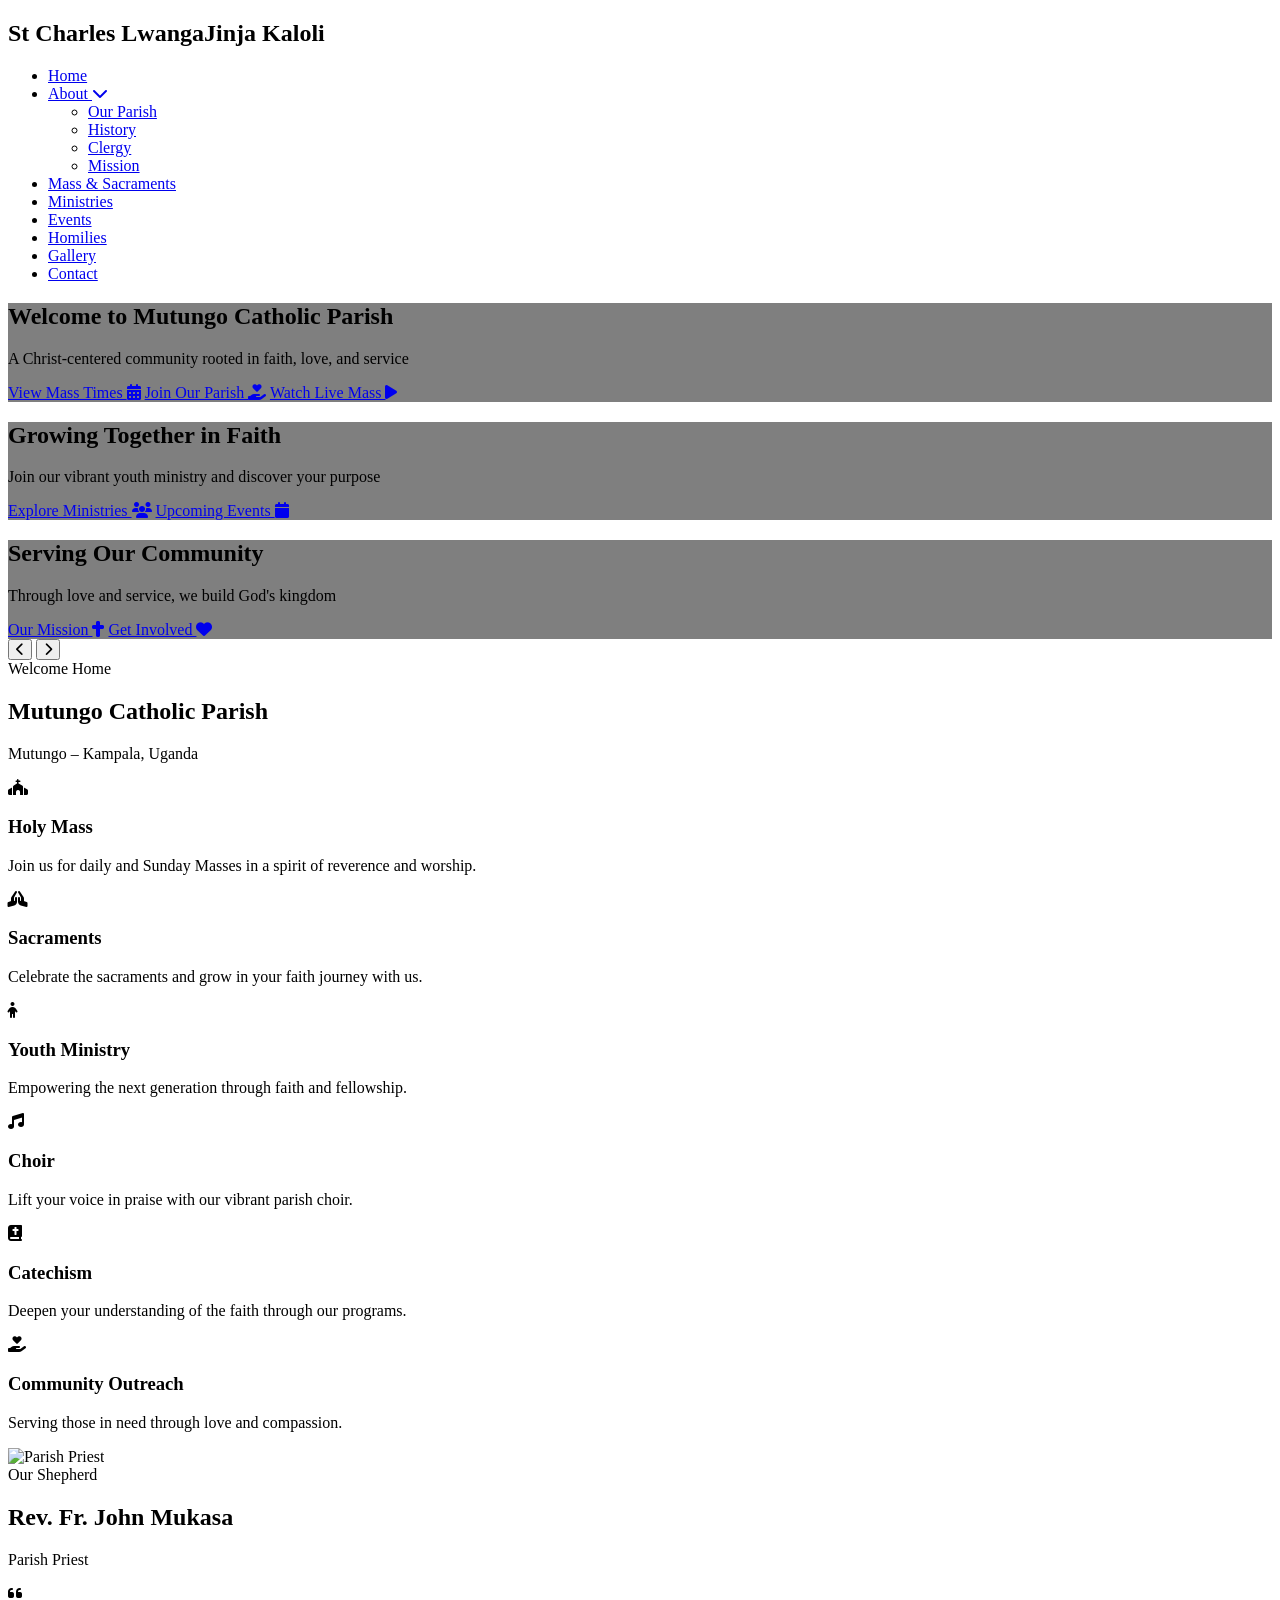
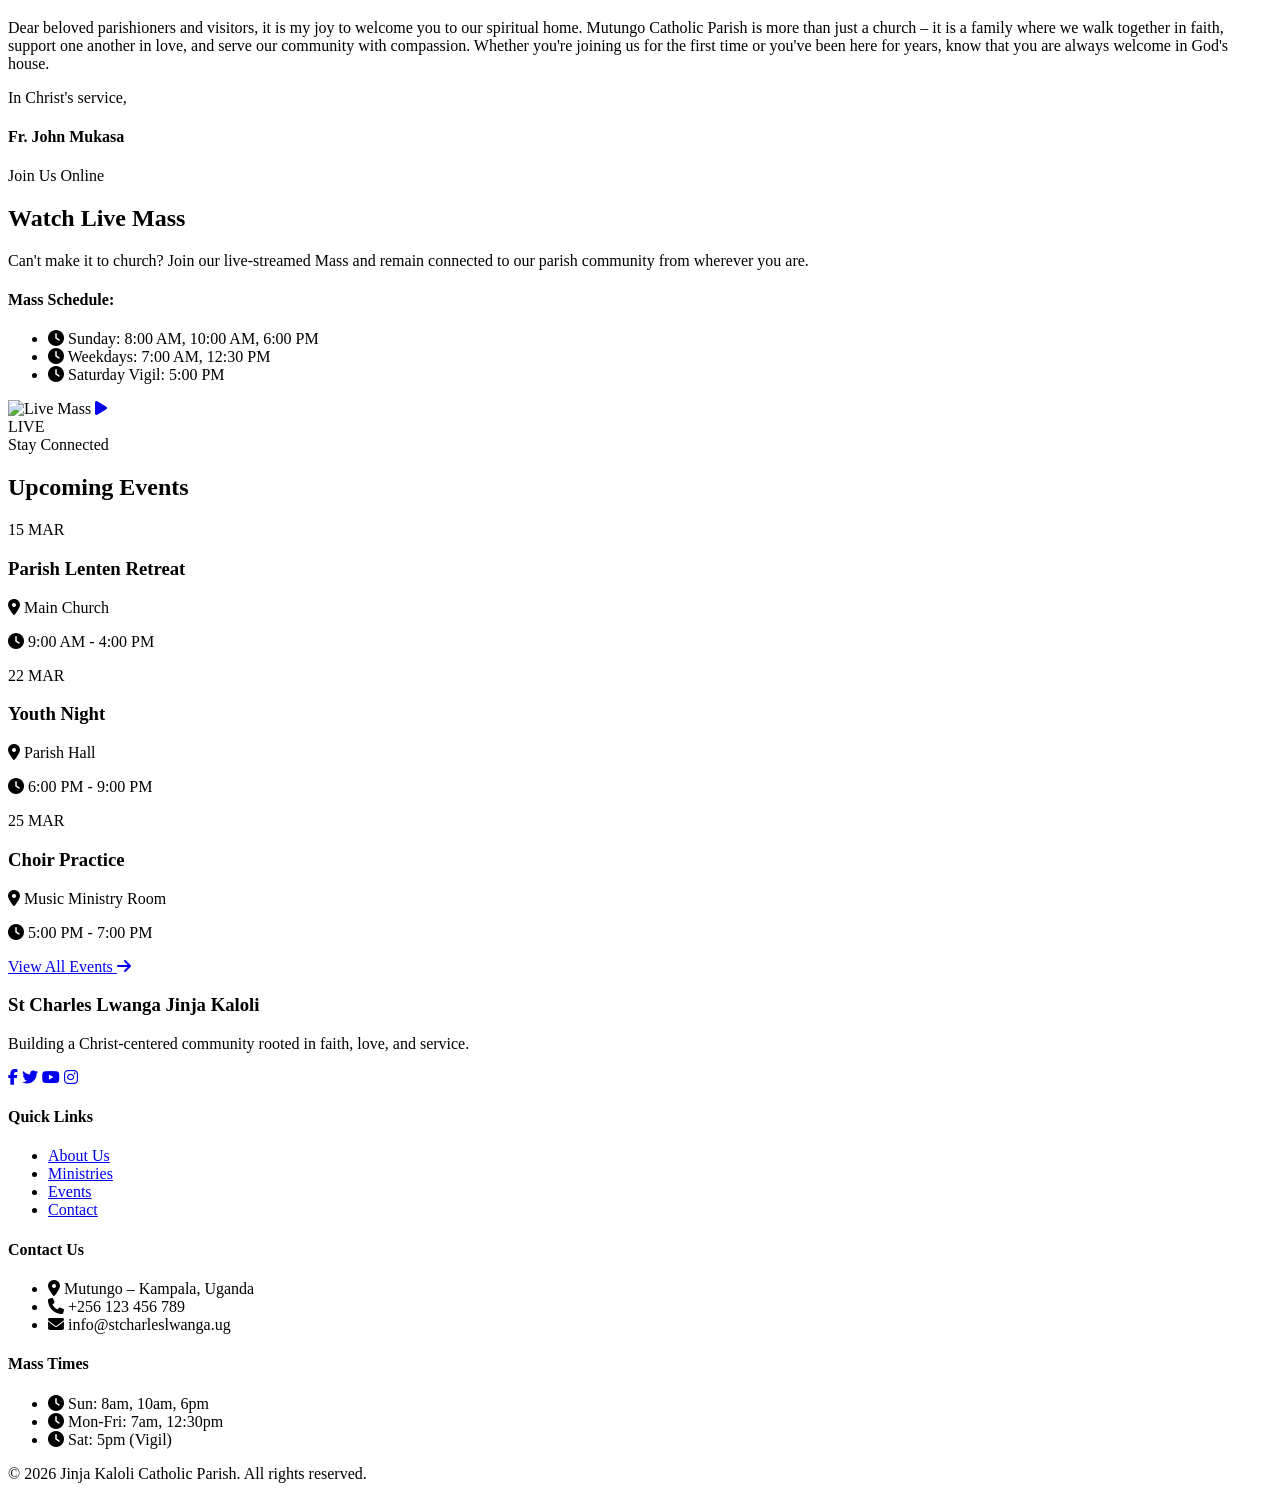
==== index.html @ 30449b33 "Create index.html" ====
<!DOCTYPE html>
<html lang="en">
<head>
    <meta charset="UTF-8">
    <meta name="viewport" content="width=device-width, initial-scale=1.0">
    <title>St Charles Lwanga Jinja Kaloli- Home of Faith, Love & Service</title>
    <!-- Google Fonts -->
    <link href="https://fonts.googleapis.com/css2?family=Cormorant+Garamond:wght@400;500;600;700&family=Inter:wght@300;400;500;600&display=swap" rel="stylesheet">
    <!-- Font Awesome -->
    <link rel="stylesheet" href="https://cdnjs.cloudflare.com/ajax/libs/font-awesome/6.4.0/css/all.min.css">
    <!-- Custom CSS -->
    <link rel="stylesheet" href="css/styles.css">
</head>
<body>
    <!-- Sticky Navigation -->
    <nav class="navbar">
        <div class="nav-container">
            <div class="logo">
                <h2>St Charles Lwanga<span>Jinja Kaloli</span></h2>
            </div>
            <div class="menu-toggle" id="mobile-menu">
                <span class="bar"></span>
                <span class="bar"></span>
                <span class="bar"></span>
            </div>
            <ul class="nav-menu">
                <li><a href="index.html" class="active">Home</a></li>
                <li class="dropdown">
                    <a href="#" class="dropdown-toggle">About <i class="fas fa-chevron-down"></i></a>
                    <ul class="dropdown-menu">
                        <li><a href="about.html">Our Parish</a></li>
                        <li><a href="about.html#history">History</a></li>
                        <li><a href="about.html#clergy">Clergy</a></li>
                        <li><a href="about.html#mission">Mission</a></li>
                    </ul>
                </li>
                <li><a href="mass-sacraments.html">Mass & Sacraments</a></li>
                <li><a href="ministries.html">Ministries</a></li>
                <li><a href="events.html">Events</a></li>
                <li><a href="homilies.html">Homilies</a></li>
                <li><a href="gallery.html">Gallery</a></li>
                <li><a href="contact.html">Contact</a></li>
            </ul>
        </div>
    </nav>

    <!-- Hero Carousel -->
    <section class="hero-carousel">
        <div class="carousel-container">
            <div class="carousel-slide active" style="background-image: linear-gradient(rgba(0,0,0,0.5), rgba(0,0,0,0.5)), url('https://via.placeholder.com/1920x1080/1a2b3c/ffffff?text=Holy+Mass+at+Mutungo')">
                <div class="slide-content">
                    <h1 class="animate-text">Welcome to Mutungo Catholic Parish</h1>
                    <p class="animate-text-delay">A Christ-centered community rooted in faith, love, and service</p>
                    <div class="slide-buttons">
                        <a href="/mass-sacraments.html" class="btn-primary">View Mass Times <i class="fas fa-calendar-alt"></i></a>
                        <a href="/contact.html" class="btn-secondary">Join Our Parish <i class="fas fa-hand-holding-heart"></i></a>
                        <a href="#live-mass" class="btn-outline">Watch Live Mass <i class="fas fa-play"></i></a>
                    </div>
                </div>
            </div>
            <div class="carousel-slide" style="background-image: linear-gradient(rgba(0,0,0,0.5), rgba(0,0,0,0.5)), url('https://via.placeholder.com/1920x1080/800020/ffffff?text=Youth+Ministry')">
                <div class="slide-content">
                    <h1 class="animate-text">Growing Together in Faith</h1>
                    <p class="animate-text-delay">Join our vibrant youth ministry and discover your purpose</p>
                    <div class="slide-buttons">
                        <a href="/ministries.html" class="btn-primary">Explore Ministries <i class="fas fa-users"></i></a>
                        <a href="/events.html" class="btn-secondary">Upcoming Events <i class="fas fa-calendar"></i></a>
                    </div>
                </div>
            </div>
            <div class="carousel-slide" style="background-image: linear-gradient(rgba(0,0,0,0.5), rgba(0,0,0,0.5)), url('https://via.placeholder.com/1920x1080/2c5f2d/ffffff?text=Community+Outreach')">
                <div class="slide-content">
                    <h1 class="animate-text">Serving Our Community</h1>
                    <p class="animate-text-delay">Through love and service, we build God's kingdom</p>
                    <div class="slide-buttons">
                        <a href="/about.html#mission" class="btn-primary">Our Mission <i class="fas fa-cross"></i></a>
                        <a href="/contact.html" class="btn-secondary">Get Involved <i class="fas fa-heart"></i></a>
                    </div>
                </div>
            </div>
            <div class="carousel-nav">
                <button class="prev"><i class="fas fa-chevron-left"></i></button>
                <button class="next"><i class="fas fa-chevron-right"></i></button>
            </div>
            <div class="carousel-dots"></div>
        </div>
    </section>

    <!-- Welcome Section with Icons -->
    <section class="welcome-section reveal">
        <div class="container">
            <div class="section-header">
                <span class="subtitle">Welcome Home</span>
                <h2>Mutungo Catholic Parish</h2>
                <p class="section-description">Mutungo – Kampala, Uganda</p>
            </div>
            <div class="welcome-grid">
                <div class="welcome-card">
                    <div class="icon-wrapper">
                        <i class="fas fa-church"></i>
                    </div>
                    <h3>Holy Mass</h3>
                    <p>Join us for daily and Sunday Masses in a spirit of reverence and worship.</p>
                </div>
                <div class="welcome-card">
                    <div class="icon-wrapper">
                        <i class="fas fa-hands-praying"></i>
                    </div>
                    <h3>Sacraments</h3>
                    <p>Celebrate the sacraments and grow in your faith journey with us.</p>
                </div>
                <div class="welcome-card">
                    <div class="icon-wrapper">
                        <i class="fas fa-child"></i>
                    </div>
                    <h3>Youth Ministry</h3>
                    <p>Empowering the next generation through faith and fellowship.</p>
                </div>
                <div class="welcome-card">
                    <div class="icon-wrapper">
                        <i class="fas fa-music"></i>
                    </div>
                    <h3>Choir</h3>
                    <p>Lift your voice in praise with our vibrant parish choir.</p>
                </div>
                <div class="welcome-card">
                    <div class="icon-wrapper">
                        <i class="fas fa-bible"></i>
                    </div>
                    <h3>Catechism</h3>
                    <p>Deepen your understanding of the faith through our programs.</p>
                </div>
                <div class="welcome-card">
                    <div class="icon-wrapper">
                        <i class="fas fa-hand-holding-heart"></i>
                    </div>
                    <h3>Community Outreach</h3>
                    <p>Serving those in need through love and compassion.</p>
                </div>
            </div>
        </div>
    </section>

    <!-- Parish Priest Section -->
    <section class="priest-section reveal">
        <div class="container">
            <div class="priest-grid">
                <div class="priest-image">
                    <img src="https://via.placeholder.com/600x700/d4af37/ffffff?text=Fr.+John+Mukasa" alt="Parish Priest">
                    <div class="image-overlay"></div>
                </div>
                <div class="priest-content">
                    <span class="subtitle">Our Shepherd</span>
                    <h2>Rev. Fr. John Mukasa</h2>
                    <p class="priest-title">Parish Priest</p>
                    <div class="priest-message">
                        <i class="fas fa-quote-left"></i>
                        <p>Dear beloved parishioners and visitors, it is my joy to welcome you to our spiritual home. Mutungo Catholic Parish is more than just a church – it is a family where we walk together in faith, support one another in love, and serve our community with compassion. Whether you're joining us for the first time or you've been here for years, know that you are always welcome in God's house.</p>
                    </div>
                    <div class="priest-signature">
                        <p>In Christ's service,</p>
                        <h4>Fr. John Mukasa</h4>
                    </div>
                </div>
            </div>
        </div>
    </section>

    <!-- Live Mass Section -->
    <section id="live-mass" class="live-mass-section reveal">
        <div class="container">
            <div class="live-mass-grid">
                <div class="live-mass-content">
                    <span class="subtitle">Join Us Online</span>
                    <h2>Watch Live Mass</h2>
                    <p class="mass-description">Can't make it to church? Join our live-streamed Mass and remain connected to our parish community from wherever you are.</p>
                    <div class="mass-schedule-mini">
                        <h4>Mass Schedule:</h4>
                        <ul>
                            <li><i class="fas fa-clock"></i> Sunday: 8:00 AM, 10:00 AM, 6:00 PM</li>
                            <li><i class="fas fa-clock"></i> Weekdays: 7:00 AM, 12:30 PM</li>
                            <li><i class="fas fa-clock"></i> Saturday Vigil: 5:00 PM</li>
                        </ul>
                    </div>
                </div>
                <div class="live-mass-video">
                    <div class="video-thumbnail">
                        <img src="https://via.placeholder.com/600x400/1a2b3c/ffffff?text=Live+Mass+Stream" alt="Live Mass">
                        <a href="#" class="play-button" onclick="window.open('https://youtube.com', '_blank')">
                            <i class="fas fa-play"></i>
                        </a>
                        <div class="live-badge">LIVE</div>
                    </div>
                </div>
            </div>
        </div>
    </section>

    <!-- Upcoming Events Preview -->
    <section class="events-preview reveal">
        <div class="container">
            <div class="section-header">
                <span class="subtitle">Stay Connected</span>
                <h2>Upcoming Events</h2>
            </div>
            <div class="events-grid">
                <div class="event-card">
                    <div class="event-date">
                        <span class="day">15</span>
                        <span class="month">MAR</span>
                    </div>
                    <div class="event-details">
                        <h3>Parish Lenten Retreat</h3>
                        <p><i class="fas fa-map-marker-alt"></i> Main Church</p>
                        <p><i class="fas fa-clock"></i> 9:00 AM - 4:00 PM</p>
                    </div>
                </div>
                <div class="event-card">
                    <div class="event-date">
                        <span class="day">22</span>
                        <span class="month">MAR</span>
                    </div>
                    <div class="event-details">
                        <h3>Youth Night</h3>
                        <p><i class="fas fa-map-marker-alt"></i> Parish Hall</p>
                        <p><i class="fas fa-clock"></i> 6:00 PM - 9:00 PM</p>
                    </div>
                </div>
                <div class="event-card">
                    <div class="event-date">
                        <span class="day">25</span>
                        <span class="month">MAR</span>
                    </div>
                    <div class="event-details">
                        <h3>Choir Practice</h3>
                        <p><i class="fas fa-map-marker-alt"></i> Music Ministry Room</p>
                        <p><i class="fas fa-clock"></i> 5:00 PM - 7:00 PM</p>
                    </div>
                </div>
            </div>
            <div class="events-cta">
                <a href="events.html" class="btn-primary">View All Events <i class="fas fa-arrow-right"></i></a>
            </div>
        </div>
    </section>

    <!-- Footer -->
    <footer class="footer">
        <div class="container">
            <div class="footer-grid">
                <div class="footer-info">
                    <h3>St Charles Lwanga Jinja Kaloli</h3>
                    <p>Building a Christ-centered community rooted in faith, love, and service.</p>
                    <div class="social-links">
                        <a href="#"><i class="fab fa-facebook-f"></i></a>
                        <a href="#"><i class="fab fa-twitter"></i></a>
                        <a href="#"><i class="fab fa-youtube"></i></a>
                        <a href="#"><i class="fab fa-instagram"></i></a>
                    </div>
                </div>
                <div class="footer-links">
                    <h4>Quick Links</h4>
                    <ul>
                        <li><a href="/about.html">About Us</a></li>
                        <li><a href="/ministries.html">Ministries</a></li>
                        <li><a href="/events.html">Events</a></li>
                        <li><a href="/contact.html">Contact</a></li>
                    </ul>
                </div>
                <div class="footer-contact">
                    <h4>Contact Us</h4>
                    <ul>
                        <li><i class="fas fa-map-marker-alt"></i> Mutungo – Kampala, Uganda</li>
                        <li><i class="fas fa-phone"></i> +256 123 456 789</li>
                        <li><i class="fas fa-envelope"></i> info@stcharleslwanga.ug</li>
                    </ul>
                </div>
                <div class="footer-mass">
                    <h4>Mass Times</h4>
                    <ul>
                        <li><i class="fas fa-clock"></i> Sun: 8am, 10am, 6pm</li>
                        <li><i class="fas fa-clock"></i> Mon-Fri: 7am, 12:30pm</li>
                        <li><i class="fas fa-clock"></i> Sat: 5pm (Vigil)</li>
                    </ul>
                </div>
            </div>
            <div class="footer-bottom">
                <p>&copy; 2026 Jinja Kaloli Catholic Parish. All rights reserved.</p>
            </div>
        </div>
    </footer>

    <!-- Custom JS -->
    <script src="JS/main.js"></script>
</body>
</html>
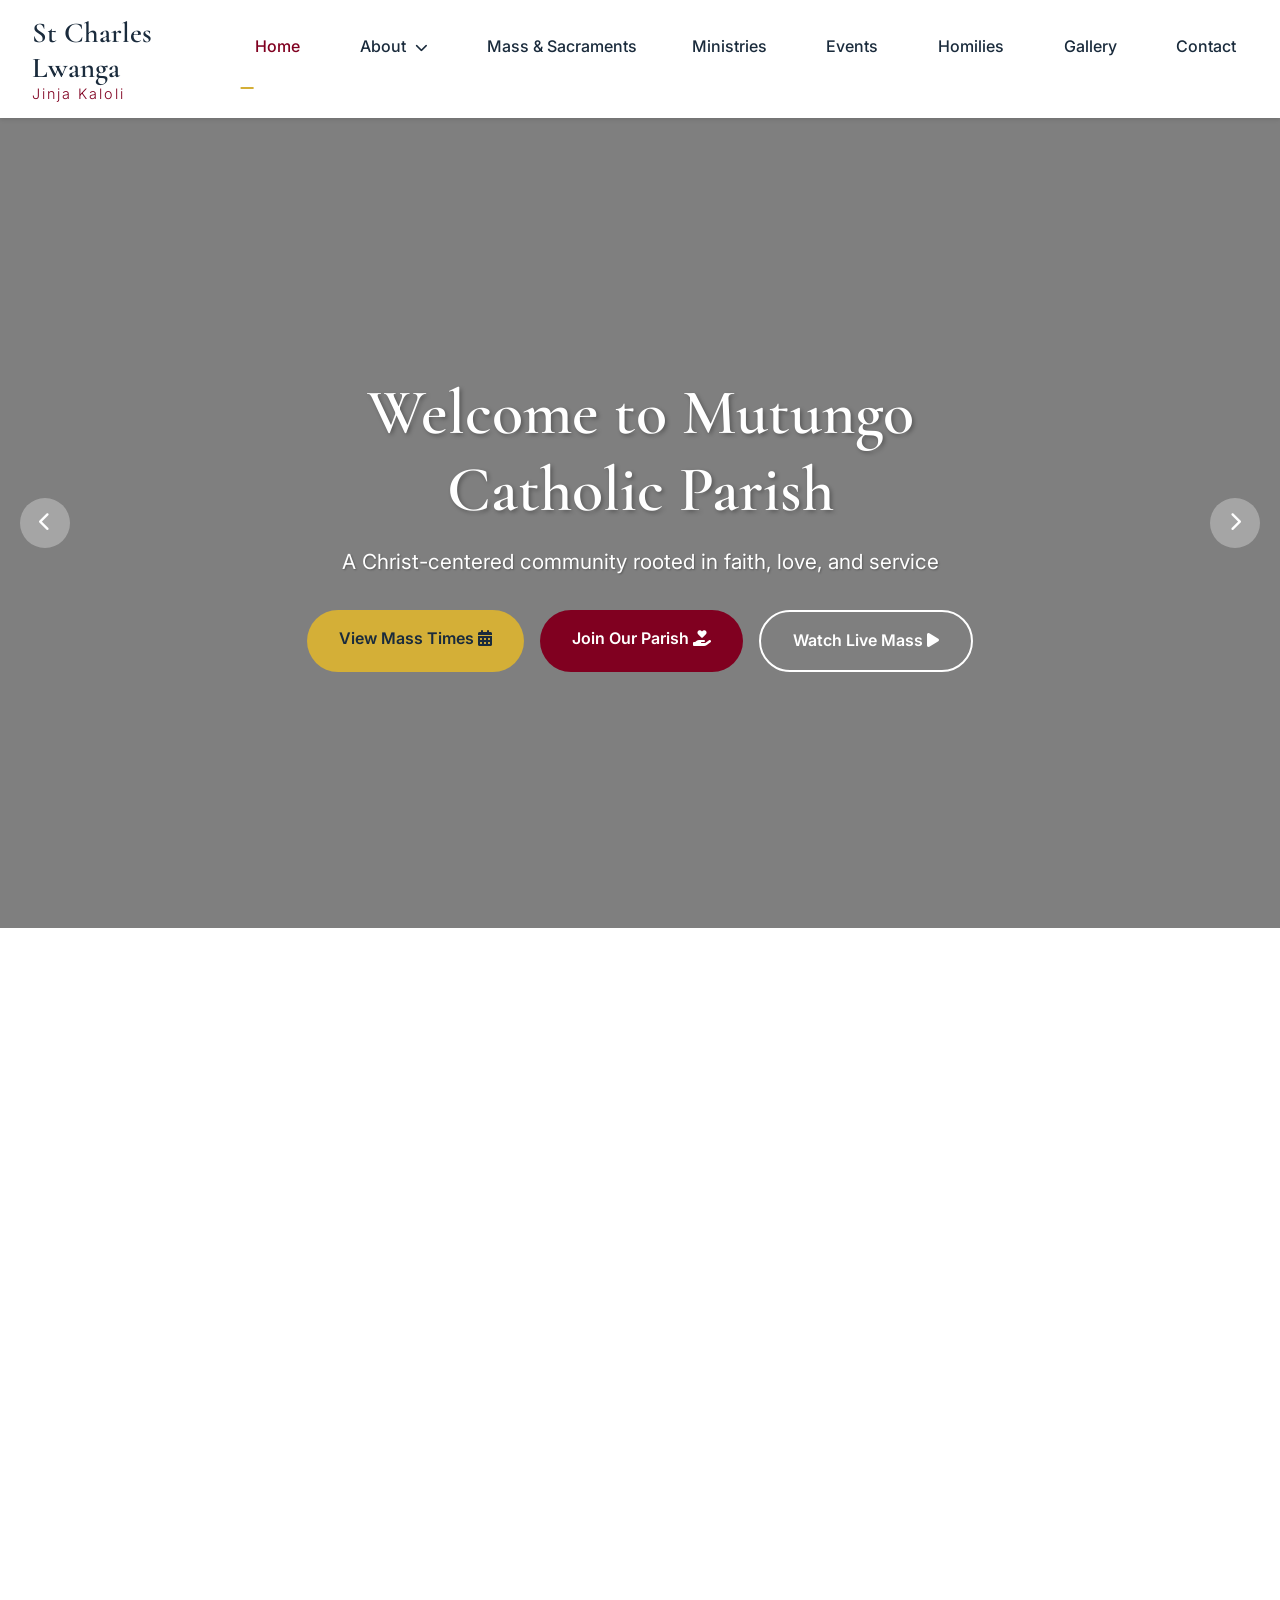
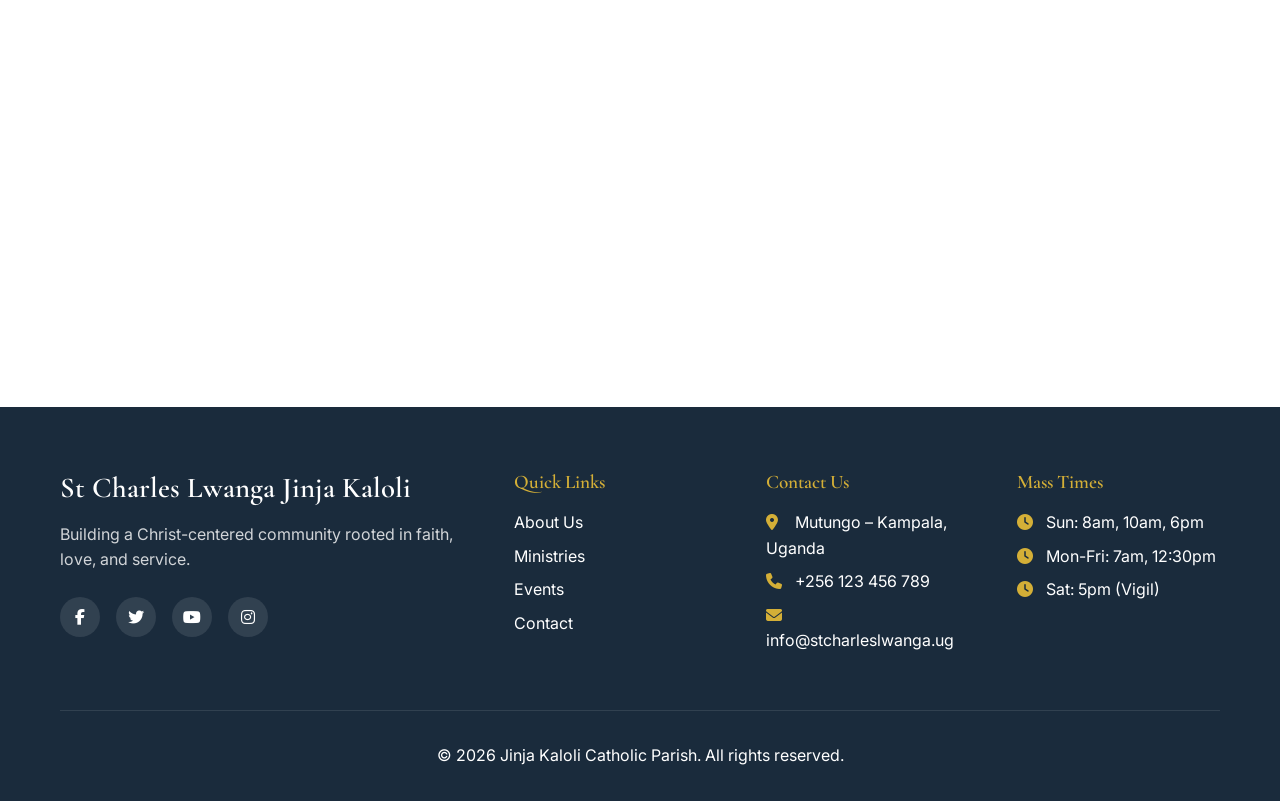
==== commit a711d9fa: "Update index.html" ====
--- a/index.html
+++ b/index.html
@@ -291,6 +291,6 @@
     </footer>
 
     <!-- Custom JS -->
-    <script src="JS/main.js"></script>
+    <script src="S/main.js"></script>
 </body>
 </html>
--- a/css/styles.css
+++ b/css/styles.css
@@ -0,0 +1,916 @@
+/* ===== VARIABLES ===== */
+:root {
+    --gold: #D4AF37;
+    --gold-light: #F4E5B9;
+    --burgundy: #800020;
+    --burgundy-dark: #4A0012;
+    --deep-blue: #1A2B3C;
+    --deep-blue-light: #2C3E50;
+    --white: #FFFFFF;
+    --off-white: #F8F9FA;
+    --gray-light: #E9ECEF;
+    --gray: #6C757D;
+    --shadow-sm: 0 2px 4px rgba(0,0,0,0.1);
+    --shadow-md: 0 4px 6px rgba(0,0,0,0.1);
+    --shadow-lg: 0 10px 15px rgba(0,0,0,0.1);
+    --shadow-hover: 0 20px 25px -5px rgba(0,0,0,0.2);
+    --transition: all 0.3s ease;
+}
+
+/* ===== RESET & BASE ===== */
+* {
+    margin: 0;
+    padding: 0;
+    box-sizing: border-box;
+}
+
+html {
+    scroll-behavior: smooth;
+}
+
+body {
+    font-family: 'Inter', sans-serif;
+    color: var(--deep-blue);
+    line-height: 1.6;
+    overflow-x: hidden;
+}
+
+h1, h2, h3, h4, h5, h6 {
+    font-family: 'Cormorant Garamond', serif;
+    font-weight: 600;
+    line-height: 1.2;
+}
+
+a {
+    text-decoration: none;
+    color: inherit;
+    transition: var(--transition);
+}
+
+ul {
+    list-style: none;
+}
+
+img {
+    max-width: 100%;
+    height: auto;
+    display: block;
+}
+
+.container {
+    max-width: 1200px;
+    margin: 0 auto;
+    padding: 0 20px;
+}
+
+/* ===== NAVIGATION ===== */
+.navbar {
+    position: sticky;
+    top: 0;
+    background: var(--white);
+    box-shadow: var(--shadow-sm);
+    z-index: 1000;
+    padding: 1rem 0;
+}
+
+.nav-container {
+    max-width: 1400px;
+    margin: 0 auto;
+    padding: 0 2rem;
+    display: flex;
+    justify-content: space-between;
+    align-items: center;
+}
+
+.logo h2 {
+    font-size: 1.8rem;
+    color: var(--deep-blue);
+    position: relative;
+}
+
+.logo h2 span {
+    display: block;
+    font-size: 0.9rem;
+    font-family: 'Inter', sans-serif;
+    font-weight: 300;
+    color: var(--burgundy);
+    letter-spacing: 2px;
+}
+
+.nav-menu {
+    display: flex;
+    align-items: center;
+    gap: 2rem;
+}
+
+.nav-menu a {
+    font-size: 1rem;
+    font-weight: 500;
+    color: var(--deep-blue);
+    padding: 0.5rem 1rem;
+    border-radius: 4px;
+    position: relative;
+}
+
+.nav-menu a::after {
+    content: '';
+    position: absolute;
+    bottom: 0;
+    left: 50%;
+    transform: translateX(-50%);
+    width: 0;
+    height: 2px;
+    background: var(--gold);
+    transition: var(--transition);
+}
+
+.nav-menu a:hover::after,
+.nav-menu a.active::after {
+    width: 80%;
+}
+
+.nav-menu a:hover,
+.nav-menu a.active {
+    color: var(--burgundy);
+}
+
+/* Dropdown Menu */
+.dropdown {
+    position: relative;
+}
+
+.dropdown-toggle i {
+    font-size: 0.8rem;
+    margin-left: 0.3rem;
+}
+
+.dropdown-menu {
+    position: absolute;
+    top: 100%;
+    left: 0;
+    background: var(--white);
+    min-width: 200px;
+    box-shadow: var(--shadow-md);
+    border-radius: 8px;
+    opacity: 0;
+    visibility: hidden;
+    transform: translateY(-10px);
+    transition: var(--transition);
+    z-index: 100;
+}
+
+.dropdown:hover .dropdown-menu {
+    opacity: 1;
+    visibility: visible;
+    transform: translateY(0);
+}
+
+.dropdown-menu li {
+    padding: 0.5rem 1rem;
+}
+
+.dropdown-menu li:hover {
+    background: var(--gold-light);
+}
+
+/* Mobile Menu */
+.menu-toggle {
+    display: none;
+    flex-direction: column;
+    cursor: pointer;
+}
+
+.bar {
+    width: 25px;
+    height: 3px;
+    background: var(--deep-blue);
+    margin: 3px 0;
+    transition: var(--transition);
+}
+
+/* ===== HERO CAROUSEL ===== */
+.hero-carousel {
+    height: 90vh;
+    position: relative;
+    overflow: hidden;
+}
+
+.carousel-container {
+    height: 100%;
+    position: relative;
+}
+
+.carousel-slide {
+    position: absolute;
+    top: 0;
+    left: 0;
+    width: 100%;
+    height: 100%;
+    background-size: cover;
+    background-position: center;
+    opacity: 0;
+    transition: opacity 0.5s ease-in-out;
+    display: flex;
+    align-items: center;
+    justify-content: center;
+    text-align: center;
+}
+
+.carousel-slide.active {
+    opacity: 1;
+}
+
+.slide-content {
+    max-width: 800px;
+    padding: 2rem;
+    color: var(--white);
+    transform: translateY(0);
+}
+
+.slide-content h1 {
+    font-size: 4rem;
+    margin-bottom: 1rem;
+    text-shadow: 2px 2px 4px rgba(0,0,0,0.3);
+    animation: slideUpFade 1s ease;
+}
+
+.slide-content p {
+    font-size: 1.3rem;
+    margin-bottom: 2rem;
+    text-shadow: 1px 1px 2px rgba(0,0,0,0.3);
+    animation: slideUpFade 1s ease 0.2s both;
+}
+
+.slide-buttons {
+    display: flex;
+    gap: 1rem;
+    justify-content: center;
+    animation: slideUpFade 1s ease 0.4s both;
+}
+
+.btn-primary, .btn-secondary, .btn-outline {
+    padding: 1rem 2rem;
+    border-radius: 50px;
+    font-weight: 600;
+    cursor: pointer;
+    transition: var(--transition);
+    border: none;
+    font-size: 1rem;
+}
+
+.btn-primary {
+    background: var(--gold);
+    color: var(--deep-blue);
+}
+
+.btn-primary:hover {
+    background: var(--burgundy);
+    color: var(--white);
+    transform: translateY(-2px);
+    box-shadow: var(--shadow-hover);
+}
+
+.btn-secondary {
+    background: var(--burgundy);
+    color: var(--white);
+}
+
+.btn-secondary:hover {
+    background: var(--deep-blue);
+    transform: translateY(-2px);
+    box-shadow: var(--shadow-hover);
+}
+
+.btn-outline {
+    background: transparent;
+    color: var(--white);
+    border: 2px solid var(--white);
+}
+
+.btn-outline:hover {
+    background: var(--white);
+    color: var(--deep-blue);
+    transform: translateY(-2px);
+}
+
+.carousel-nav button {
+    position: absolute;
+    top: 50%;
+    transform: translateY(-50%);
+    background: rgba(255,255,255,0.3);
+    border: none;
+    width: 50px;
+    height: 50px;
+    border-radius: 50%;
+    cursor: pointer;
+    color: var(--white);
+    font-size: 1.2rem;
+    transition: var(--transition);
+}
+
+.carousel-nav button:hover {
+    background: var(--gold);
+    color: var(--deep-blue);
+}
+
+.prev {
+    left: 20px;
+}
+
+.next {
+    right: 20px;
+}
+
+.carousel-dots {
+    position: absolute;
+    bottom: 20px;
+    left: 50%;
+    transform: translateX(-50%);
+    display: flex;
+    gap: 10px;
+}
+
+.dot {
+    width: 12px;
+    height: 12px;
+    border-radius: 50%;
+    background: rgba(255,255,255,0.5);
+    cursor: pointer;
+    transition: var(--transition);
+}
+
+.dot.active {
+    background: var(--gold);
+    transform: scale(1.2);
+}
+
+/* ===== WELCOME SECTION ===== */
+.welcome-section {
+    padding: 5rem 0;
+    background: var(--off-white);
+}
+
+.section-header {
+    text-align: center;
+    margin-bottom: 4rem;
+}
+
+.subtitle {
+    color: var(--gold);
+    font-size: 1.1rem;
+    text-transform: uppercase;
+    letter-spacing: 3px;
+    font-weight: 500;
+}
+
+.section-header h2 {
+    font-size: 3rem;
+    color: var(--deep-blue);
+    margin: 0.5rem 0;
+    position: relative;
+    display: inline-block;
+}
+
+.section-header h2::after {
+    content: '';
+    position: absolute;
+    bottom: -10px;
+    left: 50%;
+    transform: translateX(-50%);
+    width: 80px;
+    height: 3px;
+    background: var(--gold);
+}
+
+.section-description {
+    color: var(--gray);
+    margin-top: 1rem;
+}
+
+.welcome-grid {
+    display: grid;
+    grid-template-columns: repeat(auto-fit, minmax(300px, 1fr));
+    gap: 2rem;
+    margin-top: 2rem;
+}
+
+.welcome-card {
+    background: var(--white);
+    padding: 2rem;
+    border-radius: 8px;
+    text-align: center;
+    box-shadow: var(--shadow-sm);
+    transition: var(--transition);
+    position: relative;
+    overflow: hidden;
+}
+
+.welcome-card::before {
+    content: '';
+    position: absolute;
+    top: 0;
+    left: 0;
+    width: 100%;
+    height: 4px;
+    background: linear-gradient(90deg, var(--gold), var(--burgundy));
+    transform: scaleX(0);
+    transition: var(--transition);
+}
+
+.welcome-card:hover {
+    transform: translateY(-10px);
+    box-shadow: var(--shadow-hover);
+}
+
+.welcome-card:hover::before {
+    transform: scaleX(1);
+}
+
+.icon-wrapper {
+    width: 80px;
+    height: 80px;
+    background: linear-gradient(135deg, var(--gold-light), var(--white));
+    border-radius: 50%;
+    display: flex;
+    align-items: center;
+    justify-content: center;
+    margin: 0 auto 1.5rem;
+    transition: var(--transition);
+}
+
+.icon-wrapper i {
+    font-size: 2rem;
+    color: var(--burgundy);
+}
+
+.welcome-card:hover .icon-wrapper {
+    background: var(--gold);
+}
+
+.welcome-card:hover .icon-wrapper i {
+    color: var(--deep-blue);
+}
+
+.welcome-card h3 {
+    margin-bottom: 1rem;
+    color: var(--deep-blue);
+}
+
+/* ===== PRIEST SECTION ===== */
+.priest-section {
+    padding: 5rem 0;
+    background: var(--white);
+}
+
+.priest-grid {
+    display: grid;
+    grid-template-columns: 1fr 1fr;
+    gap: 4rem;
+    align-items: center;
+}
+
+.priest-image {
+    position: relative;
+    border-radius: 8px;
+    overflow: hidden;
+    box-shadow: var(--shadow-lg);
+}
+
+.priest-image img {
+    width: 100%;
+    height: 100%;
+    object-fit: cover;
+    transition: var(--transition);
+}
+
+.priest-image:hover img {
+    transform: scale(1.05);
+}
+
+.image-overlay {
+    position: absolute;
+    top: 0;
+    left: 0;
+    width: 100%;
+    height: 100%;
+    background: linear-gradient(135deg, rgba(212,175,55,0.2), rgba(128,0,32,0.2));
+    pointer-events: none;
+}
+
+.priest-content {
+    padding: 2rem;
+}
+
+.priest-content h2 {
+    font-size: 2.5rem;
+    margin: 0.5rem 0;
+}
+
+.priest-title {
+    color: var(--gold);
+    font-size: 1.1rem;
+    margin-bottom: 2rem;
+    font-weight: 500;
+}
+
+.priest-message {
+    position: relative;
+    padding: 2rem;
+    background: var(--off-white);
+    border-radius: 8px;
+    margin: 2rem 0;
+}
+
+.priest-message i {
+    position: absolute;
+    top: 1rem;
+    left: 1rem;
+    font-size: 2rem;
+    color: var(--gold);
+    opacity: 0.3;
+}
+
+.priest-message p {
+    font-style: italic;
+    line-height: 1.8;
+}
+
+.priest-signature h4 {
+    color: var(--burgundy);
+    font-size: 1.5rem;
+}
+
+/* ===== LIVE MASS SECTION ===== */
+.live-mass-section {
+    padding: 5rem 0;
+    background: linear-gradient(135deg, var(--deep-blue), var(--deep-blue-light));
+    color: var(--white);
+}
+
+.live-mass-grid {
+    display: grid;
+    grid-template-columns: 1fr 1fr;
+    gap: 4rem;
+    align-items: center;
+}
+
+.live-mass-content h2 {
+    font-size: 3rem;
+    margin: 0.5rem 0 1rem;
+}
+
+.mass-description {
+    font-size: 1.1rem;
+    margin-bottom: 2rem;
+    opacity: 0.9;
+}
+
+.mass-schedule-mini {
+    background: rgba(255,255,255,0.1);
+    padding: 2rem;
+    border-radius: 8px;
+}
+
+.mass-schedule-mini h4 {
+    color: var(--gold);
+    margin-bottom: 1rem;
+    font-size: 1.2rem;
+}
+
+.mass-schedule-mini ul li {
+    margin: 0.5rem 0;
+}
+
+.mass-schedule-mini i {
+    color: var(--gold);
+    margin-right: 0.5rem;
+}
+
+.video-thumbnail {
+    position: relative;
+    border-radius: 8px;
+    overflow: hidden;
+    box-shadow: var(--shadow-lg);
+}
+
+.video-thumbnail img {
+    width: 100%;
+    height: auto;
+    transition: var(--transition);
+}
+
+.play-button {
+    position: absolute;
+    top: 50%;
+    left: 50%;
+    transform: translate(-50%, -50%);
+    width: 80px;
+    height: 80px;
+    background: var(--gold);
+    border-radius: 50%;
+    display: flex;
+    align-items: center;
+    justify-content: center;
+    transition: var(--transition);
+}
+
+.play-button i {
+    color: var(--deep-blue);
+    font-size: 2rem;
+    margin-left: 5px;
+}
+
+.play-button:hover {
+    background: var(--white);
+    transform: translate(-50%, -50%) scale(1.1);
+}
+
+.live-badge {
+    position: absolute;
+    top: 20px;
+    right: 20px;
+    background: var(--burgundy);
+    color: var(--white);
+    padding: 0.5rem 1rem;
+    border-radius: 4px;
+    font-weight: 600;
+    animation: pulse 2s infinite;
+}
+
+/* ===== EVENTS PREVIEW ===== */
+.events-preview {
+    padding: 5rem 0;
+    background: var(--off-white);
+}
+
+.events-grid {
+    display: grid;
+    grid-template-columns: repeat(auto-fit, minmax(300px, 1fr));
+    gap: 2rem;
+    margin-bottom: 3rem;
+}
+
+.event-card {
+    display: flex;
+    gap: 1.5rem;
+    background: var(--white);
+    padding: 1.5rem;
+    border-radius: 8px;
+    box-shadow: var(--shadow-sm);
+    transition: var(--transition);
+}
+
+.event-card:hover {
+    transform: translateX(5px);
+    box-shadow: var(--shadow-md);
+}
+
+.event-date {
+    text-align: center;
+    min-width: 80px;
+}
+
+.event-date .day {
+    font-size: 2rem;
+    font-weight: 700;
+    color: var(--burgundy);
+    line-height: 1;
+}
+
+.event-date .month {
+    font-size: 1rem;
+    color: var(--gold);
+    text-transform: uppercase;
+}
+
+.event-details h3 {
+    margin-bottom: 0.5rem;
+}
+
+.event-details p {
+    color: var(--gray);
+    font-size: 0.9rem;
+    margin: 0.2rem 0;
+}
+
+.event-details i {
+    color: var(--gold);
+    width: 20px;
+}
+
+.events-cta {
+    text-align: center;
+}
+
+/* ===== FOOTER ===== */
+.footer {
+    background: var(--deep-blue);
+    color: var(--white);
+    padding: 4rem 0 2rem;
+}
+
+.footer-grid {
+    display: grid;
+    grid-template-columns: 2fr 1fr 1fr 1fr;
+    gap: 3rem;
+    margin-bottom: 3rem;
+}
+
+.footer-info h3 {
+    font-size: 1.8rem;
+    margin-bottom: 1rem;
+}
+
+.footer-info p {
+    opacity: 0.8;
+    margin-bottom: 1.5rem;
+}
+
+.social-links {
+    display: flex;
+    gap: 1rem;
+}
+
+.social-links a {
+    width: 40px;
+    height: 40px;
+    background: rgba(255,255,255,0.1);
+    border-radius: 50%;
+    display: flex;
+    align-items: center;
+    justify-content: center;
+    transition: var(--transition);
+}
+
+.social-links a:hover {
+    background: var(--gold);
+    transform: translateY(-3px);
+}
+
+.footer-links h4,
+.footer-contact h4,
+.footer-mass h4 {
+    color: var(--gold);
+    margin-bottom: 1rem;
+    font-size: 1.2rem;
+}
+
+.footer-links ul li,
+.footer-contact ul li,
+.footer-mass ul li {
+    margin: 0.5rem 0;
+}
+
+.footer-links ul li a:hover {
+    color: var(--gold);
+    padding-left: 5px;
+}
+
+.footer-contact i,
+.footer-mass i {
+    color: var(--gold);
+    width: 25px;
+}
+
+.footer-bottom {
+    text-align: center;
+    padding-top: 2rem;
+    border-top: 1px solid rgba(255,255,255,0.1);
+}
+
+/* ===== ANIMATIONS ===== */
+@keyframes slideUpFade {
+    from {
+        opacity: 0;
+        transform: translateY(30px);
+    }
+    to {
+        opacity: 1;
+        transform: translateY(0);
+    }
+}
+
+@keyframes pulse {
+    0% {
+        transform: scale(1);
+    }
+    50% {
+        transform: scale(1.05);
+    }
+    100% {
+        transform: scale(1);
+    }
+}
+
+/* Reveal Animation */
+.reveal {
+    opacity: 0;
+    transform: translateY(30px);
+    transition: all 1s ease;
+}
+
+.reveal.active {
+    opacity: 1;
+    transform: translateY(0);
+}
+
+/* ===== RESPONSIVE DESIGN ===== */
+@media (max-width: 1024px) {
+    .footer-grid {
+        grid-template-columns: 1fr 1fr;
+    }
+    
+    .priest-grid,
+    .live-mass-grid {
+        grid-template-columns: 1fr;
+        gap: 2rem;
+    }
+    
+    .slide-content h1 {
+        font-size: 3rem;
+    }
+}
+
+@media (max-width: 768px) {
+    .menu-toggle {
+        display: flex;
+    }
+    
+    .nav-menu {
+        position: absolute;
+        top: 100%;
+        left: 0;
+        width: 100%;
+        background: var(--white);
+        flex-direction: column;
+        padding: 2rem;
+        gap: 1rem;
+        box-shadow: var(--shadow-md);
+        transform: translateY(-100%);
+        opacity: 0;
+        visibility: hidden;
+        transition: var(--transition);
+    }
+    
+    .nav-menu.active {
+        transform: translateY(0);
+        opacity: 1;
+        visibility: visible;
+    }
+    
+    .dropdown-menu {
+        position: static;
+        opacity: 1;
+        visibility: visible;
+        transform: none;
+        box-shadow: none;
+        display: none;
+    }
+    
+    .dropdown.active .dropdown-menu {
+        display: block;
+    }
+    
+    .slide-content h1 {
+        font-size: 2.5rem;
+    }
+    
+    .slide-buttons {
+        flex-direction: column;
+    }
+    
+    .slide-content p {
+        font-size: 1.1rem;
+    }
+    
+    .welcome-grid {
+        grid-template-columns: 1fr;
+    }
+    
+    .footer-grid {
+        grid-template-columns: 1fr;
+    }
+}
+
+@media (max-width: 480px) {
+    .container {
+        padding: 0 15px;
+    }
+    
+    .section-header h2 {
+        font-size: 2rem;
+    }
+    
+    .slide-content h1 {
+        font-size: 2rem;
+    }
+    
+    .priest-content {
+        padding: 1rem;
+    }
+    
+    .event-card {
+        flex-direction: column;
+        text-align: center;
+    }
+}
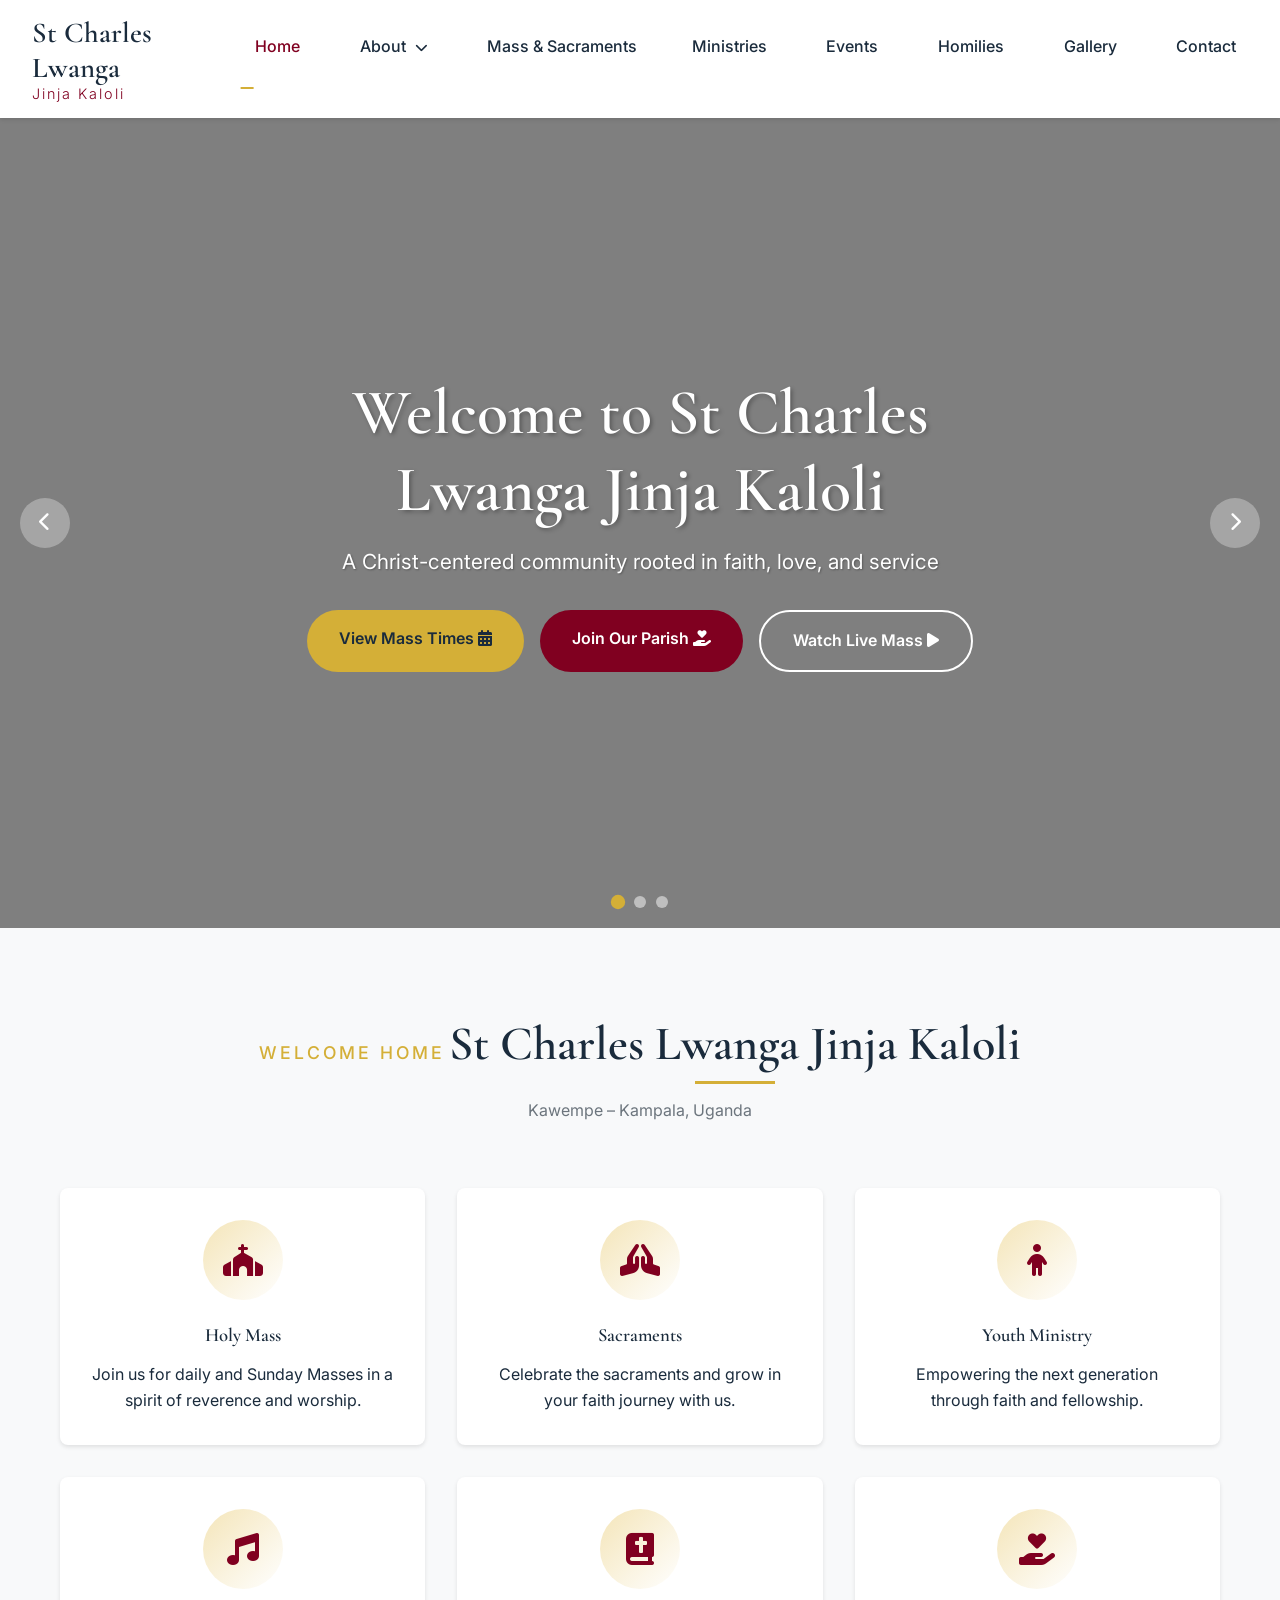
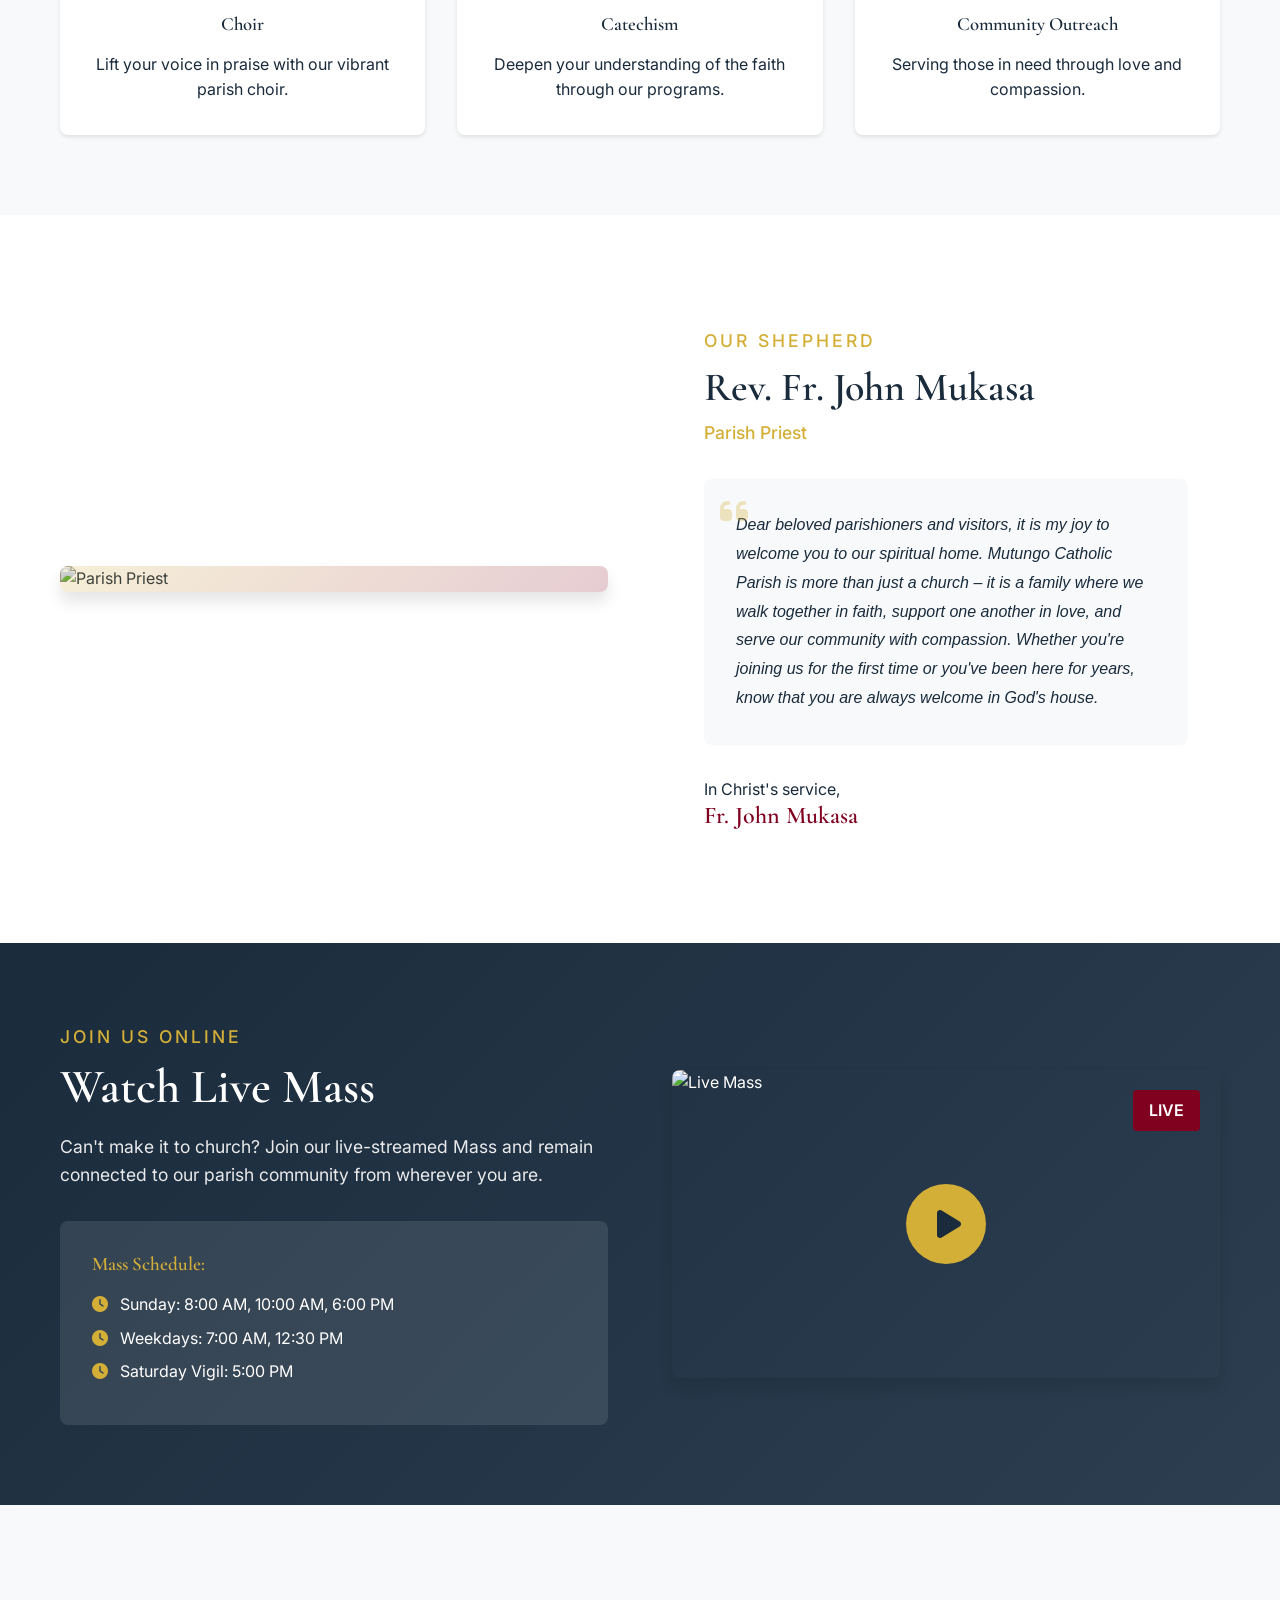
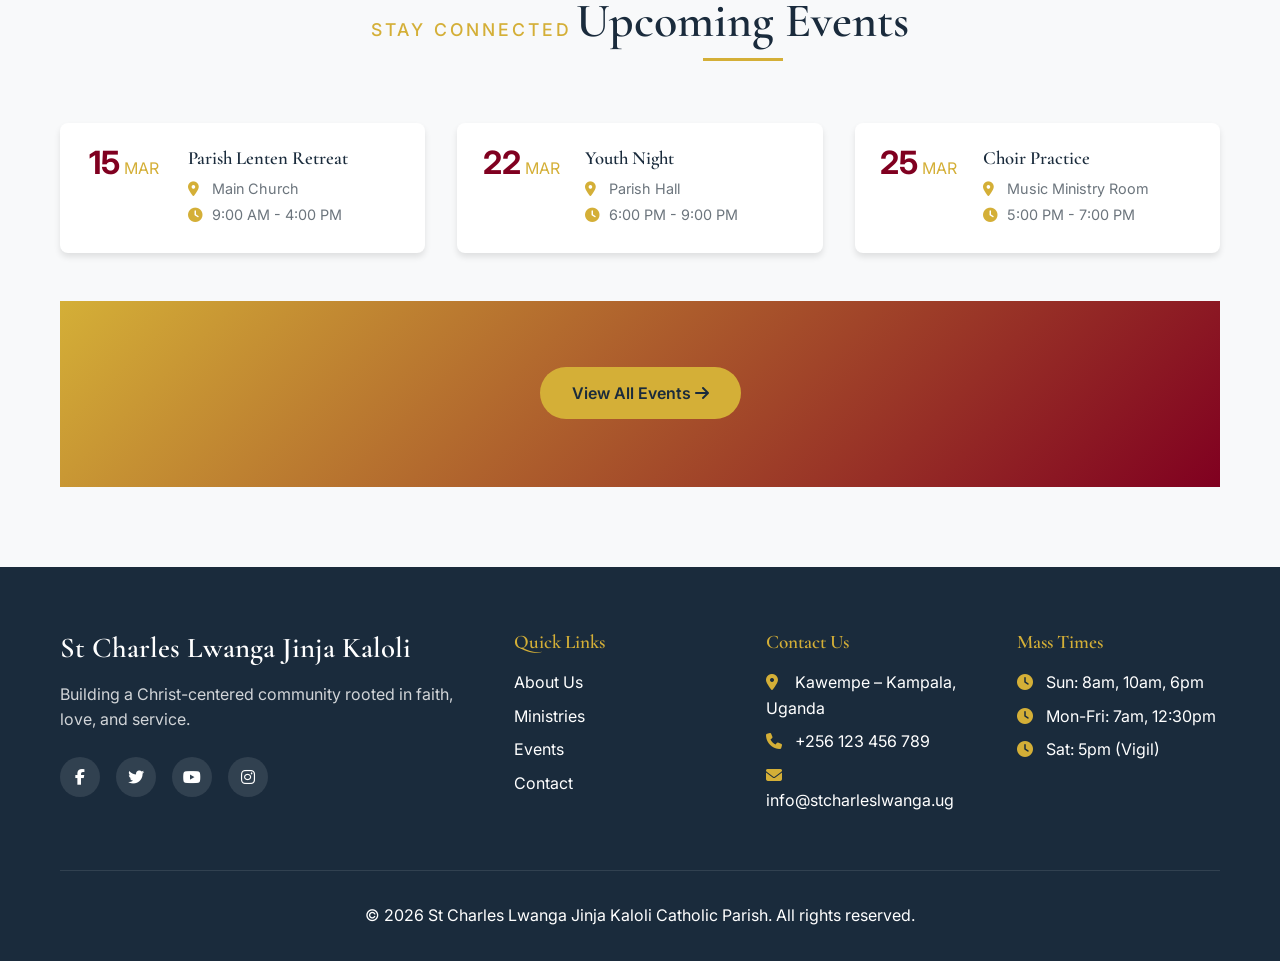
==== commit d2332e47: "Update index.html" ====
--- a/index.html
+++ b/index.html
@@ -49,7 +49,7 @@
         <div class="carousel-container">
             <div class="carousel-slide active" style="background-image: linear-gradient(rgba(0,0,0,0.5), rgba(0,0,0,0.5)), url('https://via.placeholder.com/1920x1080/1a2b3c/ffffff?text=Holy+Mass+at+Mutungo')">
                 <div class="slide-content">
-                    <h1 class="animate-text">Welcome to Mutungo Catholic Parish</h1>
+                    <h1 class="animate-text">Welcome to St Charles Lwanga Jinja Kaloli</h1>
                     <p class="animate-text-delay">A Christ-centered community rooted in faith, love, and service</p>
                     <div class="slide-buttons">
                         <a href="/mass-sacraments.html" class="btn-primary">View Mass Times <i class="fas fa-calendar-alt"></i></a>
@@ -91,8 +91,8 @@
         <div class="container">
             <div class="section-header">
                 <span class="subtitle">Welcome Home</span>
-                <h2>Mutungo Catholic Parish</h2>
-                <p class="section-description">Mutungo – Kampala, Uganda</p>
+                <h2>St Charles Lwanga Jinja Kaloli</h2>
+                <p class="section-description">Kawempe – Kampala, Uganda</p>
             </div>
             <div class="welcome-grid">
                 <div class="welcome-card">
@@ -270,7 +270,7 @@
                 <div class="footer-contact">
                     <h4>Contact Us</h4>
                     <ul>
-                        <li><i class="fas fa-map-marker-alt"></i> Mutungo – Kampala, Uganda</li>
+                        <li><i class="fas fa-map-marker-alt"></i> Kawempe – Kampala, Uganda</li>
                         <li><i class="fas fa-phone"></i> +256 123 456 789</li>
                         <li><i class="fas fa-envelope"></i> info@stcharleslwanga.ug</li>
                     </ul>
@@ -285,12 +285,12 @@
                 </div>
             </div>
             <div class="footer-bottom">
-                <p>&copy; 2026 Jinja Kaloli Catholic Parish. All rights reserved.</p>
+                <p>&copy; 2026 St Charles Lwanga Jinja Kaloli Catholic Parish. All rights reserved.</p>
             </div>
         </div>
     </footer>
 
     <!-- Custom JS -->
-    <script src="S/main.js"></script>
+    <script src="JS/main.js"></script>
 </body>
 </html>
--- a/css/styles.css
+++ b/css/styles.css
@@ -914,3 +914,4323 @@
         text-align: center;
     }
 }
+
+
+
+/* ===== ABOUT PAGE STYLES ===== */
+
+/* Page Header */
+.page-header {
+    height: 400px;
+    display: flex;
+    align-items: center;
+    justify-content: center;
+    text-align: center;
+    color: var(--white);
+    position: relative;
+    margin-top: 80px;
+}
+
+.page-header h1 {
+    font-size: 4rem;
+    margin-bottom: 1rem;
+    text-shadow: 2px 2px 4px rgba(0,0,0,0.3);
+}
+
+.page-header p {
+    font-size: 1.3rem;
+    opacity: 0.9;
+}
+
+/* About Intro */
+.about-intro {
+    padding: 5rem 0;
+}
+
+.about-grid {
+    display: grid;
+    grid-template-columns: 1fr 1fr;
+    gap: 4rem;
+    align-items: center;
+}
+
+.about-content .lead {
+    font-size: 1.2rem;
+    color: var(--burgundy);
+    font-weight: 500;
+    margin: 1.5rem 0;
+}
+
+.about-stats {
+    display: grid;
+    grid-template-columns: repeat(4, 1fr);
+    gap: 2rem;
+    margin-top: 3rem;
+}
+
+.stat-item {
+    text-align: center;
+}
+
+.stat-number {
+    display: block;
+    font-size: 2.5rem;
+    font-weight: 700;
+    color: var(--gold);
+    font-family: 'Cormorant Garamond', serif;
+    line-height: 1;
+}
+
+.stat-label {
+    font-size: 0.9rem;
+    color: var(--gray);
+    text-transform: uppercase;
+    letter-spacing: 1px;
+}
+
+.about-image {
+    position: relative;
+    border-radius: 8px;
+    overflow: hidden;
+    box-shadow: var(--shadow-lg);
+}
+
+.about-image img {
+    width: 100%;
+    height: auto;
+    transition: var(--transition);
+}
+
+.about-image:hover img {
+    transform: scale(1.05);
+}
+
+/* History Section */
+.history-section {
+    padding: 5rem 0;
+    background: var(--off-white);
+}
+
+.timeline {
+    position: relative;
+    max-width: 800px;
+    margin: 0 auto;
+}
+
+.timeline::before {
+    content: '';
+    position: absolute;
+    left: 50%;
+    transform: translateX(-50%);
+    width: 2px;
+    height: 100%;
+    background: linear-gradient(to bottom, var(--gold), var(--burgundy));
+}
+
+.timeline-item {
+    display: flex;
+    align-items: center;
+    margin-bottom: 4rem;
+    position: relative;
+}
+
+.timeline-item:nth-child(even) {
+    flex-direction: row-reverse;
+}
+
+.timeline-left {
+    flex: 1;
+    text-align: right;
+    padding: 0 2rem;
+}
+
+.timeline-item:nth-child(even) .timeline-left {
+    text-align: left;
+}
+
+.timeline-year {
+    font-size: 2rem;
+    font-weight: 700;
+    color: var(--gold);
+    font-family: 'Cormorant Garamond', serif;
+    position: relative;
+}
+
+.timeline-year::after {
+    content: '';
+    position: absolute;
+    top: 50%;
+    right: -30px;
+    width: 20px;
+    height: 2px;
+    background: var(--gold);
+}
+
+.timeline-item:nth-child(even) .timeline-year::after {
+    right: auto;
+    left: -30px;
+}
+
+.timeline-content {
+    flex: 2;
+    background: var(--white);
+    padding: 2rem;
+    border-radius: 8px;
+    box-shadow: var(--shadow-md);
+    transition: var(--transition);
+}
+
+.timeline-content:hover {
+    transform: translateY(-5px);
+    box-shadow: var(--shadow-lg);
+}
+
+.timeline-content h3 {
+    color: var(--burgundy);
+    margin-bottom: 1rem;
+}
+
+.timeline-content img {
+    width: 100%;
+    margin-top: 1rem;
+    border-radius: 4px;
+}
+
+/* Clergy Section */
+.clergy-section {
+    padding: 5rem 0;
+}
+
+.clergy-grid {
+    display: grid;
+    grid-template-columns: repeat(auto-fit, minmax(300px, 1fr));
+    gap: 2rem;
+    margin-top: 3rem;
+}
+
+.clergy-card {
+    background: var(--white);
+    border-radius: 8px;
+    overflow: hidden;
+    box-shadow: var(--shadow-md);
+    transition: var(--transition);
+}
+
+.clergy-card:hover {
+    transform: translateY(-10px);
+    box-shadow: var(--shadow-hover);
+}
+
+.clergy-image {
+    position: relative;
+    overflow: hidden;
+    height: 350px;
+}
+
+.clergy-image img {
+    width: 100%;
+    height: 100%;
+    object-fit: cover;
+    transition: var(--transition);
+}
+
+.clergy-card:hover .clergy-image img {
+    transform: scale(1.1);
+}
+
+.clergy-social {
+    position: absolute;
+    bottom: -50px;
+    left: 0;
+    width: 100%;
+    display: flex;
+    justify-content: center;
+    gap: 1rem;
+    padding: 1rem;
+    background: linear-gradient(to top, rgba(0,0,0,0.8), transparent);
+    transition: var(--transition);
+}
+
+.clergy-card:hover .clergy-social {
+    bottom: 0;
+}
+
+.clergy-social a {
+    width: 40px;
+    height: 40px;
+    background: var(--white);
+    border-radius: 50%;
+    display: flex;
+    align-items: center;
+    justify-content: center;
+    color: var(--burgundy);
+    transition: var(--transition);
+}
+
+.clergy-social a:hover {
+    background: var(--gold);
+    transform: translateY(-3px);
+}
+
+.clergy-info {
+    padding: 2rem;
+    text-align: center;
+}
+
+.clergy-info h3 {
+    margin-bottom: 0.5rem;
+}
+
+.clergy-title {
+    color: var(--gold);
+    font-weight: 500;
+    margin-bottom: 1rem;
+}
+
+.clergy-bio {
+    color: var(--gray);
+    font-size: 0.95rem;
+    line-height: 1.6;
+}
+
+/* Mission Section */
+.mission-section {
+    padding: 5rem 0;
+    background: linear-gradient(135deg, var(--deep-blue), var(--deep-blue-light));
+    color: var(--white);
+}
+
+.mission-grid {
+    display: grid;
+    grid-template-columns: repeat(3, 1fr);
+    gap: 2rem;
+}
+
+.mission-card {
+    background: rgba(255,255,255,0.1);
+    backdrop-filter: blur(10px);
+    padding: 3rem 2rem;
+    border-radius: 8px;
+    text-align: center;
+    transition: var(--transition);
+    border: 1px solid rgba(255,255,255,0.1);
+}
+
+.mission-card:hover {
+    transform: translateY(-10px);
+    background: rgba(255,255,255,0.15);
+}
+
+.mission-icon {
+    width: 80px;
+    height: 80px;
+    background: var(--gold);
+    border-radius: 50%;
+    display: flex;
+    align-items: center;
+    justify-content: center;
+    margin: 0 auto 2rem;
+}
+
+.mission-icon i {
+    font-size: 2rem;
+    color: var(--deep-blue);
+}
+
+.mission-card h3 {
+    margin-bottom: 1.5rem;
+    color: var(--gold);
+}
+
+.mission-list {
+    text-align: left;
+    margin-top: 1.5rem;
+}
+
+.mission-list li {
+    margin: 0.8rem 0;
+    display: flex;
+    align-items: center;
+    gap: 0.5rem;
+}
+
+.mission-list i {
+    color: var(--gold);
+}
+
+/* Parish Life Gallery */
+.parish-life {
+    padding: 5rem 0;
+}
+
+.life-gallery {
+    display: grid;
+    grid-template-columns: repeat(4, 1fr);
+    grid-auto-rows: 300px;
+    gap: 1rem;
+    margin: 3rem 0;
+}
+
+.gallery-item {
+    position: relative;
+    overflow: hidden;
+    border-radius: 8px;
+    cursor: pointer;
+}
+
+.gallery-item.large {
+    grid-column: span 2;
+    grid-row: span 2;
+}
+
+.gallery-item img {
+    width: 100%;
+    height: 100%;
+    object-fit: cover;
+    transition: var(--transition);
+}
+
+.gallery-item:hover img {
+    transform: scale(1.1);
+}
+
+.gallery-overlay {
+    position: absolute;
+    bottom: 0;
+    left: 0;
+    width: 100%;
+    padding: 2rem;
+    background: linear-gradient(to top, rgba(0,0,0,0.8), transparent);
+    color: var(--white);
+    transform: translateY(100%);
+    transition: var(--transition);
+}
+
+.gallery-item:hover .gallery-overlay {
+    transform: translateY(0);
+}
+
+.gallery-overlay h4 {
+    margin-bottom: 0.5rem;
+}
+
+.gallery-cta {
+    text-align: center;
+}
+
+/* Leadership Section */
+.leadership-section {
+    padding: 5rem 0;
+    background: var(--off-white);
+}
+
+.leadership-grid {
+    display: grid;
+    grid-template-columns: repeat(4, 1fr);
+    gap: 2rem;
+    margin-top: 3rem;
+}
+
+.leader-card {
+    background: var(--white);
+    padding: 2rem;
+    border-radius: 8px;
+    text-align: center;
+    box-shadow: var(--shadow-sm);
+    transition: var(--transition);
+}
+
+.leader-card:hover {
+    transform: translateY(-5px);
+    box-shadow: var(--shadow-md);
+}
+
+.leader-icon {
+    width: 60px;
+    height: 60px;
+    background: linear-gradient(135deg, var(--gold), var(--gold-light));
+    border-radius: 50%;
+    display: flex;
+    align-items: center;
+    justify-content: center;
+    margin: 0 auto 1.5rem;
+}
+
+.leader-icon i {
+    font-size: 1.5rem;
+    color: var(--deep-blue);
+}
+
+.leader-card h4 {
+    margin-bottom: 1rem;
+    color: var(--burgundy);
+}
+
+.leader-card p {
+    color: var(--gray);
+    font-size: 0.9rem;
+}
+
+/* CTA Section */
+.cta-section {
+    padding: 5rem 0;
+    background: linear-gradient(135deg, var(--gold), var(--burgundy));
+    color: var(--white);
+    text-align: center;
+}
+
+.cta-content h2 {
+    font-size: 3rem;
+    margin-bottom: 1rem;
+}
+
+.cta-content p {
+    font-size: 1.2rem;
+    margin-bottom: 2rem;
+    opacity: 0.9;
+}
+
+.cta-buttons {
+    display: flex;
+    gap: 1rem;
+    justify-content: center;
+}
+
+.cta-buttons .btn-outline {
+    border-color: var(--white);
+    color: var(--white);
+}
+
+.cta-buttons .btn-outline:hover {
+    background: var(--white);
+    color: var(--deep-blue);
+}
+
+/* Responsive Design for About Page */
+@media (max-width: 1024px) {
+    .about-grid,
+    .mission-grid {
+        grid-template-columns: 1fr;
+    }
+    
+    .leadership-grid {
+        grid-template-columns: repeat(2, 1fr);
+    }
+    
+    .life-gallery {
+        grid-template-columns: repeat(2, 1fr);
+    }
+    
+    .timeline::before {
+        left: 30px;
+    }
+    
+    .timeline-item,
+    .timeline-item:nth-child(even) {
+        flex-direction: column;
+        align-items: flex-start;
+        margin-left: 60px;
+    }
+    
+    .timeline-left {
+        text-align: left;
+        padding: 0;
+        margin-bottom: 1rem;
+    }
+    
+    .timeline-year::after {
+        display: none;
+    }
+}
+
+@media (max-width: 768px) {
+    .page-header h1 {
+        font-size: 3rem;
+    }
+    
+    .about-stats {
+        grid-template-columns: repeat(2, 1fr);
+    }
+    
+    .clergy-grid,
+    .mission-grid,
+    .leadership-grid {
+        grid-template-columns: 1fr;
+    }
+    
+    .life-gallery {
+        grid-template-columns: 1fr;
+    }
+    
+    .gallery-item.large {
+        grid-column: auto;
+        grid-row: auto;
+    }
+    
+    .cta-buttons {
+        flex-direction: column;
+    }
+    
+    .cta-content h2 {
+        font-size: 2rem;
+    }
+}
+
+@media (max-width: 480px) {
+    .page-header h1 {
+        font-size: 2.5rem;
+    }
+    
+    .about-stats {
+        grid-template-columns: 1fr;
+    }
+}
+
+
+
+
+/* ===== MASS & SACRAMENTS PAGE STYLES ===== */
+
+/* Mass Hero Section */
+.mass-hero {
+    height: 500px;
+    display: flex;
+    align-items: center;
+    justify-content: center;
+    text-align: center;
+    color: var(--white);
+    position: relative;
+    margin-top: 80px;
+}
+
+.mass-hero .hero-content h1 {
+    font-size: 4rem;
+    margin-bottom: 1rem;
+    text-shadow: 2px 2px 4px rgba(0,0,0,0.3);
+    animation: slideUpFade 1s ease;
+}
+
+.mass-hero .hero-content p {
+    font-size: 1.5rem;
+    opacity: 0.95;
+    text-shadow: 1px 1px 2px rgba(0,0,0,0.3);
+    animation: slideUpFade 1s ease 0.2s both;
+}
+
+/* Mass Schedule Section */
+.mass-schedule {
+    padding: 5rem 0;
+    background: linear-gradient(135deg, var(--off-white), var(--white));
+}
+
+.schedule-grid {
+    display: grid;
+    grid-template-columns: repeat(2, 1fr);
+    gap: 2rem;
+    margin-top: 3rem;
+}
+
+.schedule-card {
+    background: var(--white);
+    padding: 2rem;
+    border-radius: 8px;
+    box-shadow: var(--shadow-md);
+    transition: var(--transition);
+    position: relative;
+    overflow: hidden;
+    border: 1px solid rgba(212, 175, 55, 0.1);
+}
+
+.schedule-card:hover {
+    transform: translateY(-5px);
+    box-shadow: var(--shadow-hover);
+}
+
+.schedule-card::before {
+    content: '';
+    position: absolute;
+    top: 0;
+    left: 0;
+    width: 100%;
+    height: 4px;
+    background: linear-gradient(90deg, var(--gold), var(--burgundy));
+}
+
+.card-header {
+    display: flex;
+    align-items: center;
+    gap: 1rem;
+    margin-bottom: 1.5rem;
+    border-bottom: 1px solid var(--gray-light);
+    padding-bottom: 1rem;
+}
+
+.card-header i {
+    font-size: 2rem;
+    color: var(--gold);
+    background: linear-gradient(135deg, var(--gold-light), transparent);
+    width: 50px;
+    height: 50px;
+    display: flex;
+    align-items: center;
+    justify-content: center;
+    border-radius: 50%;
+}
+
+.card-header h3 {
+    font-size: 1.5rem;
+    color: var(--deep-blue);
+}
+
+.schedule-times {
+    display: flex;
+    flex-direction: column;
+    gap: 1rem;
+}
+
+.time-item {
+    display: flex;
+    align-items: center;
+    gap: 1rem;
+    padding: 0.75rem;
+    background: var(--off-white);
+    border-radius: 8px;
+    transition: var(--transition);
+}
+
+.time-item:hover {
+    background: linear-gradient(135deg, var(--gold-light), var(--white));
+    transform: translateX(5px);
+}
+
+.time-item.highlight {
+    background: linear-gradient(135deg, var(--gold-light), var(--white));
+    border-left: 4px solid var(--gold);
+}
+
+.time-item i {
+    color: var(--burgundy);
+    width: 20px;
+    font-size: 1rem;
+}
+
+.time-item .time {
+    font-weight: 600;
+    color: var(--deep-blue);
+    flex: 1;
+}
+
+.time-item .label {
+    color: var(--gray);
+    font-size: 0.9rem;
+    font-style: italic;
+}
+
+/* Sunday Mass specific */
+.sunday-mass .card-header i {
+    color: var(--gold);
+}
+
+/* Confession Card specific */
+.confession-card .card-header i {
+    color: var(--burgundy);
+}
+
+/* Adoration Card specific */
+.adoration-card .card-header i {
+    color: var(--deep-blue);
+}
+
+/* Sacraments Grid Section */
+.sacraments-grid-section {
+    padding: 5rem 0;
+    background: var(--white);
+}
+
+.sacraments-grid {
+    display: grid;
+    grid-template-columns: repeat(3, 1fr);
+    gap: 2rem;
+    margin-top: 3rem;
+}
+
+.sacrament-card {
+    background: var(--white);
+    padding: 2.5rem 2rem;
+    border-radius: 8px;
+    box-shadow: var(--shadow-sm);
+    transition: var(--transition);
+    text-align: center;
+    cursor: pointer;
+    position: relative;
+    overflow: hidden;
+    border: 1px solid var(--gray-light);
+}
+
+.sacrament-card:hover {
+    transform: translateY(-10px);
+    box-shadow: var(--shadow-hover);
+    border-color: var(--gold);
+}
+
+.sacrament-card::after {
+    content: '';
+    position: absolute;
+    bottom: 0;
+    left: 0;
+    width: 0;
+    height: 3px;
+    background: linear-gradient(90deg, var(--gold), var(--burgundy));
+    transition: var(--transition);
+}
+
+.sacrament-card:hover::after {
+    width: 100%;
+}
+
+.sacrament-icon {
+    width: 80px;
+    height: 80px;
+    background: linear-gradient(135deg, var(--gold-light), var(--off-white));
+    border-radius: 50%;
+    display: flex;
+    align-items: center;
+    justify-content: center;
+    margin: 0 auto 1.5rem;
+    transition: var(--transition);
+}
+
+.sacrament-card:hover .sacrament-icon {
+    background: linear-gradient(135deg, var(--gold), var(--burgundy));
+    transform: rotateY(180deg);
+}
+
+.sacrament-card:hover .sacrament-icon i {
+    color: var(--white);
+}
+
+.sacrament-icon i {
+    font-size: 2.5rem;
+    color: var(--burgundy);
+    transition: var(--transition);
+}
+
+.sacrament-card h3 {
+    margin-bottom: 1rem;
+    color: var(--deep-blue);
+}
+
+.sacrament-card p {
+    color: var(--gray);
+    margin-bottom: 1.5rem;
+    font-size: 0.95rem;
+}
+
+.learn-more {
+    color: var(--gold);
+    font-weight: 500;
+    display: inline-flex;
+    align-items: center;
+    gap: 0.5rem;
+    transition: var(--transition);
+}
+
+.learn-more i {
+    font-size: 0.8rem;
+    transition: var(--transition);
+}
+
+.sacrament-card:hover .learn-more i {
+    transform: translateX(5px);
+}
+
+/* Sacrament Details Section */
+.sacrament-details {
+    padding: 5rem 0;
+    background: linear-gradient(135deg, var(--off-white), var(--white));
+}
+
+.sacrament-detail-card {
+    display: grid;
+    grid-template-columns: 1fr 1fr;
+    gap: 3rem;
+    align-items: center;
+    margin-bottom: 5rem;
+    background: var(--white);
+    border-radius: 8px;
+    overflow: hidden;
+    box-shadow: var(--shadow-lg);
+}
+
+.sacrament-detail-card.reverse {
+    direction: rtl;
+}
+
+.sacrament-detail-card.reverse .detail-content {
+    direction: ltr;
+}
+
+.detail-image {
+    height: 100%;
+    min-height: 400px;
+    overflow: hidden;
+}
+
+.detail-image img {
+    width: 100%;
+    height: 100%;
+    object-fit: cover;
+    transition: var(--transition);
+}
+
+.sacrament-detail-card:hover .detail-image img {
+    transform: scale(1.05);
+}
+
+.detail-content {
+    padding: 3rem;
+}
+
+.detail-content h3 {
+    font-size: 2rem;
+    color: var(--deep-blue);
+    margin-bottom: 1rem;
+    position: relative;
+    padding-bottom: 0.5rem;
+}
+
+.detail-content h3::after {
+    content: '';
+    position: absolute;
+    bottom: 0;
+    left: 0;
+    width: 60px;
+    height: 3px;
+    background: var(--gold);
+}
+
+.detail-content h4 {
+    color: var(--burgundy);
+    margin: 1.5rem 0 1rem;
+}
+
+.detail-content ul {
+    list-style: none;
+    margin: 1rem 0;
+}
+
+.detail-content ul li {
+    margin: 0.75rem 0;
+    display: flex;
+    align-items: center;
+    gap: 0.5rem;
+}
+
+.detail-content ul li i {
+    color: var(--gold);
+}
+
+.contact-info {
+    background: var(--off-white);
+    padding: 1rem;
+    border-radius: 8px;
+    margin: 1.5rem 0;
+    border-left: 4px solid var(--gold);
+}
+
+.contact-info i {
+    color: var(--burgundy);
+    margin-right: 0.5rem;
+}
+
+.btn-small {
+    display: inline-block;
+    padding: 0.75rem 1.5rem;
+    background: linear-gradient(135deg, var(--gold), var(--burgundy));
+    color: var(--white);
+    border-radius: 50px;
+    font-weight: 500;
+    transition: var(--transition);
+    border: none;
+    cursor: pointer;
+    text-decoration: none;
+}
+
+.btn-small:hover {
+    transform: translateY(-2px);
+    box-shadow: var(--shadow-md);
+}
+
+/* Sacrament CTA Section */
+.sacrament-cta {
+    padding: 5rem 0;
+    background: linear-gradient(135deg, var(--deep-blue), var(--burgundy));
+    color: var(--white);
+    text-align: center;
+}
+
+.sacrament-cta .cta-content h2 {
+    font-size: 3rem;
+    margin-bottom: 1rem;
+}
+
+.sacrament-cta .cta-content p {
+    font-size: 1.2rem;
+    margin-bottom: 2rem;
+    opacity: 0.9;
+}
+
+/* Live Mass Section Alternative */
+.live-mass-section-alt {
+    padding: 5rem 0;
+    background: var(--white);
+}
+
+.live-mass-wrapper {
+    display: grid;
+    grid-template-columns: 1fr 1fr;
+    gap: 3rem;
+    align-items: center;
+}
+
+.live-mass-text h2 {
+    font-size: 2.5rem;
+    color: var(--deep-blue);
+    margin: 0.5rem 0 1rem;
+}
+
+.live-schedule {
+    margin-top: 2rem;
+}
+
+.live-schedule p {
+    margin: 0.5rem 0;
+    display: flex;
+    align-items: center;
+    gap: 0.5rem;
+}
+
+.live-schedule i {
+    color: var(--gold);
+}
+
+/* Responsive Design */
+@media (max-width: 1024px) {
+    .schedule-grid {
+        grid-template-columns: 1fr;
+    }
+    
+    .sacraments-grid {
+        grid-template-columns: repeat(2, 1fr);
+    }
+    
+    .sacrament-detail-card,
+    .sacrament-detail-card.reverse,
+    .live-mass-wrapper {
+        grid-template-columns: 1fr;
+        direction: ltr;
+    }
+    
+    .detail-image {
+        min-height: 300px;
+    }
+}
+
+@media (max-width: 768px) {
+    .mass-hero .hero-content h1 {
+        font-size: 3rem;
+    }
+    
+    .mass-hero .hero-content p {
+        font-size: 1.2rem;
+    }
+    
+    .sacraments-grid {
+        grid-template-columns: 1fr;
+    }
+    
+    .time-item {
+        flex-wrap: wrap;
+    }
+    
+    .time-item .time {
+        flex: 100%;
+        order: -1;
+    }
+    
+    .detail-content {
+        padding: 2rem;
+    }
+    
+    .detail-content h3 {
+        font-size: 1.8rem;
+    }
+    
+    .sacrament-cta .cta-content h2 {
+        font-size: 2rem;
+    }
+}
+
+@media (max-width: 480px) {
+    .mass-hero .hero-content h1 {
+        font-size: 2.5rem;
+    }
+    
+    .card-header {
+        flex-direction: column;
+        text-align: center;
+    }
+    
+    .time-item {
+        flex-direction: column;
+        text-align: center;
+    }
+    
+    .time-item i {
+        margin-bottom: 0.5rem;
+    }
+    
+    .cta-buttons {
+        flex-direction: column;
+    }
+}
+
+/* Animation for sacrament cards */
+@keyframes cardPulse {
+    0% {
+        transform: scale(1);
+    }
+    50% {
+        transform: scale(1.02);
+    }
+    100% {
+        transform: scale(1);
+    }
+}
+
+.sacrament-card:active {
+    animation: cardPulse 0.3s ease;
+}
+
+/* Print styles for sacraments page */
+@media print {
+    .mass-hero {
+        height: auto;
+        color: black;
+        background: none;
+    }
+    
+    .schedule-card,
+    .sacrament-card {
+        break-inside: avoid;
+    }
+}
+
+
+
+
+/* ===== MINISTRIES PAGE STYLES ===== */
+
+/* Ministries Hero Section */
+.ministries-hero {
+    height: 600px;
+    display: flex;
+    align-items: center;
+    justify-content: center;
+    text-align: center;
+    color: var(--white);
+    position: relative;
+    margin-top: 80px;
+}
+
+.ministries-hero .hero-content h1 {
+    font-size: 4rem;
+    margin-bottom: 1rem;
+    text-shadow: 2px 2px 4px rgba(0,0,0,0.3);
+    animation: slideUpFade 1s ease;
+}
+
+.ministries-hero .hero-content p {
+    font-size: 1.5rem;
+    margin-bottom: 2rem;
+    opacity: 0.95;
+    text-shadow: 1px 1px 2px rgba(0,0,0,0.3);
+    animation: slideUpFade 1s ease 0.2s both;
+}
+
+.hero-btn {
+    animation: slideUpFade 1s ease 0.4s both;
+    display: inline-block;
+}
+
+/* Ministries Introduction */
+.ministries-intro {
+    padding: 5rem 0;
+    background: var(--white);
+}
+
+.intro-grid {
+    display: grid;
+    grid-template-columns: 1fr 1fr;
+    gap: 4rem;
+    align-items: center;
+}
+
+.intro-content .lead {
+    font-size: 1.2rem;
+    color: var(--burgundy);
+    font-weight: 500;
+    margin: 1.5rem 0;
+}
+
+.intro-highlights {
+    display: grid;
+    grid-template-columns: repeat(2, 1fr);
+    gap: 1.5rem;
+    margin-top: 2rem;
+}
+
+.highlight-item {
+    display: flex;
+    align-items: center;
+    gap: 1rem;
+    padding: 1rem;
+    background: linear-gradient(135deg, var(--gold-light), var(--off-white));
+    border-radius: 8px;
+    transition: var(--transition);
+}
+
+.highlight-item:hover {
+    transform: translateX(5px);
+    background: linear-gradient(135deg, var(--gold), var(--gold-light));
+}
+
+.highlight-item i {
+    font-size: 1.5rem;
+    color: var(--burgundy);
+}
+
+.highlight-item span {
+    font-weight: 500;
+    color: var(--deep-blue);
+}
+
+.intro-image {
+    position: relative;
+    border-radius: 8px;
+    overflow: hidden;
+    box-shadow: var(--shadow-lg);
+}
+
+.intro-image img {
+    width: 100%;
+    height: auto;
+    transition: var(--transition);
+}
+
+.intro-image:hover img {
+    transform: scale(1.05);
+}
+
+/* Ministries Grid */
+.ministries-grid-section {
+    padding: 5rem 0;
+    background: linear-gradient(135deg, var(--off-white), var(--white));
+}
+
+.ministries-grid {
+    display: grid;
+    grid-template-columns: repeat(3, 1fr);
+    gap: 2rem;
+    margin-top: 3rem;
+}
+
+.ministry-card {
+    background: var(--white);
+    border-radius: 8px;
+    overflow: hidden;
+    box-shadow: var(--shadow-md);
+    transition: var(--transition);
+    position: relative;
+}
+
+.ministry-card:hover {
+    transform: translateY(-10px);
+    box-shadow: var(--shadow-hover);
+}
+
+.ministry-image {
+    position: relative;
+    height: 200px;
+    overflow: hidden;
+}
+
+.ministry-image img {
+    width: 100%;
+    height: 100%;
+    object-fit: cover;
+    transition: var(--transition);
+}
+
+.ministry-card:hover .ministry-image img {
+    transform: scale(1.1);
+}
+
+.ministry-icon {
+    position: absolute;
+    bottom: -30px;
+    right: 20px;
+    width: 60px;
+    height: 60px;
+    background: linear-gradient(135deg, var(--gold), var(--burgundy));
+    border-radius: 50%;
+    display: flex;
+    align-items: center;
+    justify-content: center;
+    box-shadow: var(--shadow-md);
+    transition: var(--transition);
+    z-index: 2;
+}
+
+.ministry-card:hover .ministry-icon {
+    transform: rotate(360deg);
+}
+
+.ministry-icon i {
+    font-size: 1.8rem;
+    color: var(--white);
+}
+
+.ministry-content {
+    padding: 2rem 1.5rem 1.5rem;
+}
+
+.ministry-content h3 {
+    margin-bottom: 1rem;
+    color: var(--deep-blue);
+}
+
+.ministry-content p {
+    color: var(--gray);
+    margin-bottom: 1.5rem;
+    font-size: 0.95rem;
+    line-height: 1.6;
+}
+
+.ministry-footer {
+    display: flex;
+    justify-content: space-between;
+    align-items: center;
+    border-top: 1px solid var(--gray-light);
+    padding-top: 1rem;
+}
+
+.meeting-time {
+    font-size: 0.85rem;
+    color: var(--gray);
+    display: flex;
+    align-items: center;
+    gap: 0.3rem;
+}
+
+.meeting-time i {
+    color: var(--gold);
+}
+
+.btn-ministry {
+    color: var(--burgundy);
+    font-weight: 500;
+    font-size: 0.9rem;
+    display: flex;
+    align-items: center;
+    gap: 0.3rem;
+    transition: var(--transition);
+}
+
+.btn-ministry i {
+    font-size: 0.8rem;
+    transition: var(--transition);
+}
+
+.btn-ministry:hover {
+    color: var(--gold);
+}
+
+.btn-ministry:hover i {
+    transform: translateX(5px);
+}
+
+/* Featured Ministry Section */
+.featured-ministry {
+    padding: 5rem 0;
+    background: var(--white);
+}
+
+.featured-grid {
+    display: grid;
+    grid-template-columns: 1fr 1fr;
+    gap: 4rem;
+    align-items: center;
+}
+
+.featured-image {
+    position: relative;
+    border-radius: 8px;
+    overflow: hidden;
+    box-shadow: var(--shadow-lg);
+}
+
+.featured-image img {
+    width: 100%;
+    height: auto;
+    transition: var(--transition);
+}
+
+.featured-image:hover img {
+    transform: scale(1.05);
+}
+
+.featured-badge {
+    position: absolute;
+    top: 20px;
+    left: 20px;
+    background: linear-gradient(135deg, var(--gold), var(--burgundy));
+    color: var(--white);
+    padding: 0.5rem 1rem;
+    border-radius: 50px;
+    display: flex;
+    align-items: center;
+    gap: 0.5rem;
+    font-weight: 500;
+}
+
+.featured-content h2 {
+    font-size: 2.5rem;
+    margin: 0.5rem 0 1rem;
+}
+
+.featured-description {
+    font-size: 1.1rem;
+    color: var(--gray);
+    margin-bottom: 2rem;
+    line-height: 1.8;
+}
+
+.featured-activities {
+    background: var(--off-white);
+    padding: 2rem;
+    border-radius: 8px;
+    margin-bottom: 2rem;
+}
+
+.featured-activities h3 {
+    color: var(--burgundy);
+    margin-bottom: 1rem;
+}
+
+.featured-activities ul {
+    list-style: none;
+}
+
+.featured-activities li {
+    margin: 0.8rem 0;
+    display: flex;
+    align-items: center;
+    gap: 0.5rem;
+}
+
+.featured-activities li i {
+    color: var(--gold);
+}
+
+.featured-schedule {
+    margin-bottom: 2rem;
+}
+
+.schedule-item {
+    display: flex;
+    align-items: center;
+    gap: 1rem;
+    margin: 1rem 0;
+    padding: 0.5rem;
+    background: var(--off-white);
+    border-radius: 8px;
+}
+
+.schedule-item i {
+    color: var(--gold);
+    width: 20px;
+}
+
+/* Ministries Highlights */
+.ministries-highlights {
+    padding: 5rem 0;
+    background: linear-gradient(135deg, var(--deep-blue), var(--deep-blue-light));
+    color: var(--white);
+}
+
+.highlights-grid {
+    display: grid;
+    grid-template-columns: repeat(3, 1fr);
+    gap: 2rem;
+}
+
+.highlight-card {
+    background: rgba(255,255,255,0.1);
+    backdrop-filter: blur(10px);
+    padding: 2rem;
+    border-radius: 8px;
+    transition: var(--transition);
+    border: 1px solid rgba(255,255,255,0.1);
+}
+
+.highlight-card:hover {
+    transform: translateY(-5px);
+    background: rgba(255,255,255,0.15);
+}
+
+.highlight-icon {
+    width: 60px;
+    height: 60px;
+    background: var(--gold);
+    border-radius: 50%;
+    display: flex;
+    align-items: center;
+    justify-content: center;
+    margin-bottom: 1.5rem;
+}
+
+.highlight-icon i {
+    font-size: 1.8rem;
+    color: var(--deep-blue);
+}
+
+.highlight-card h3 {
+    color: var(--gold);
+    margin-bottom: 1rem;
+}
+
+.highlight-card p {
+    opacity: 0.9;
+    margin-bottom: 1rem;
+    line-height: 1.6;
+}
+
+/* How to Join Section */
+.how-to-join {
+    padding: 5rem 0;
+    background: var(--white);
+}
+
+.steps-container {
+    display: grid;
+    grid-template-columns: repeat(4, 1fr);
+    gap: 2rem;
+    margin: 4rem 0;
+    position: relative;
+}
+
+.steps-container::before {
+    content: '';
+    position: absolute;
+    top: 50px;
+    left: 10%;
+    width: 80%;
+    height: 2px;
+    background: linear-gradient(90deg, var(--gold), var(--burgundy));
+    z-index: 1;
+}
+
+.step-item {
+    text-align: center;
+    position: relative;
+    z-index: 2;
+    background: var(--white);
+    padding: 2rem 1rem;
+    border-radius: 8px;
+    box-shadow: var(--shadow-md);
+    transition: var(--transition);
+}
+
+.step-item:hover {
+    transform: translateY(-5px);
+    box-shadow: var(--shadow-hover);
+}
+
+.step-number {
+    width: 40px;
+    height: 40px;
+    background: linear-gradient(135deg, var(--gold), var(--burgundy));
+    color: var(--white);
+    border-radius: 50%;
+    display: flex;
+    align-items: center;
+    justify-content: center;
+    font-weight: 700;
+    margin: 0 auto 1rem;
+}
+
+.step-icon {
+    width: 70px;
+    height: 70px;
+    background: linear-gradient(135deg, var(--gold-light), var(--off-white));
+    border-radius: 50%;
+    display: flex;
+    align-items: center;
+    justify-content: center;
+    margin: 0 auto 1.5rem;
+}
+
+.step-icon i {
+    font-size: 2rem;
+    color: var(--burgundy);
+}
+
+.step-item h3 {
+    margin-bottom: 1rem;
+    color: var(--deep-blue);
+}
+
+.step-item p {
+    color: var(--gray);
+    font-size: 0.95rem;
+}
+
+.join-cta {
+    text-align: center;
+    margin-top: 3rem;
+    padding: 3rem;
+    background: linear-gradient(135deg, var(--gold-light), var(--off-white));
+    border-radius: 8px;
+}
+
+.join-cta p {
+    font-size: 1.2rem;
+    margin-bottom: 2rem;
+    color: var(--deep-blue);
+}
+
+/* Testimonial Section */
+.testimonial-section {
+    padding: 5rem 0;
+    background: linear-gradient(135deg, var(--off-white), var(--white));
+}
+
+.testimonial-card {
+    display: grid;
+    grid-template-columns: auto 1fr;
+    gap: 3rem;
+    align-items: center;
+    background: var(--white);
+    padding: 3rem;
+    border-radius: 8px;
+    box-shadow: var(--shadow-lg);
+    position: relative;
+    overflow: hidden;
+}
+
+.testimonial-card::before {
+    content: '';
+    position: absolute;
+    top: 0;
+    left: 0;
+    width: 4px;
+    height: 100%;
+    background: linear-gradient(to bottom, var(--gold), var(--burgundy));
+}
+
+.testimonial-image {
+    width: 150px;
+    height: 150px;
+    border-radius: 50%;
+    overflow: hidden;
+    border: 3px solid var(--gold);
+}
+
+.testimonial-image img {
+    width: 100%;
+    height: 100%;
+    object-fit: cover;
+}
+
+.testimonial-content {
+    position: relative;
+}
+
+.quote-icon {
+    font-size: 3rem;
+    color: var(--gold);
+    opacity: 0.3;
+    position: absolute;
+    top: -20px;
+    left: -20px;
+}
+
+.testimonial-text {
+    font-size: 1.2rem;
+    font-style: italic;
+    line-height: 1.8;
+    margin-bottom: 1.5rem;
+    color: var(--deep-blue);
+}
+
+.testimonial-author h4 {
+    color: var(--burgundy);
+    margin-bottom: 0.3rem;
+}
+
+.testimonial-author p {
+    color: var(--gray);
+}
+
+/* Ministries CTA Section */
+.ministries-cta {
+    padding: 5rem 0;
+    background: linear-gradient(135deg, var(--gold), var(--burgundy));
+    color: var(--white);
+    text-align: center;
+}
+
+.ministries-cta .cta-content h2 {
+    font-size: 3rem;
+    margin-bottom: 1rem;
+}
+
+.ministries-cta .cta-content p {
+    font-size: 1.2rem;
+    margin-bottom: 2rem;
+    opacity: 0.9;
+}
+
+.btn-large {
+    padding: 1.2rem 3rem;
+    font-size: 1.1rem;
+}
+
+/* Responsive Design */
+@media (max-width: 1024px) {
+    .ministries-grid {
+        grid-template-columns: repeat(2, 1fr);
+    }
+    
+    .highlights-grid {
+        grid-template-columns: repeat(2, 1fr);
+    }
+    
+    .steps-container {
+        grid-template-columns: repeat(2, 1fr);
+    }
+    
+    .steps-container::before {
+        display: none;
+    }
+    
+    .featured-grid {
+        grid-template-columns: 1fr;
+        gap: 2rem;
+    }
+}
+
+@media (max-width: 768px) {
+    .ministries-hero .hero-content h1 {
+        font-size: 3rem;
+    }
+    
+    .intro-grid {
+        grid-template-columns: 1fr;
+    }
+    
+    .ministries-grid {
+        grid-template-columns: 1fr;
+    }
+    
+    .highlights-grid {
+        grid-template-columns: 1fr;
+    }
+    
+    .steps-container {
+        grid-template-columns: 1fr;
+    }
+    
+    .testimonial-card {
+        grid-template-columns: 1fr;
+        text-align: center;
+    }
+    
+    .testimonial-image {
+        margin: 0 auto;
+    }
+    
+    .ministries-cta .cta-content h2 {
+        font-size: 2rem;
+    }
+}
+
+@media (max-width: 480px) {
+    .ministries-hero .hero-content h1 {
+        font-size: 2.5rem;
+    }
+    
+    .intro-highlights {
+        grid-template-columns: 1fr;
+    }
+    
+    .ministry-footer {
+        flex-direction: column;
+        gap: 1rem;
+        align-items: flex-start;
+    }
+}
+
+
+
+
+/* ===== EVENTS PAGE STYLES ===== */
+
+/* Events Hero Section */
+.events-hero {
+    height: 500px;
+    display: flex;
+    align-items: center;
+    justify-content: center;
+    text-align: center;
+    color: var(--white);
+    position: relative;
+    margin-top: 80px;
+}
+
+.events-hero .hero-content h1 {
+    font-size: 4rem;
+    margin-bottom: 1rem;
+    text-shadow: 2px 2px 4px rgba(0,0,0,0.3);
+    animation: slideUpFade 1s ease;
+}
+
+.events-hero .hero-content p {
+    font-size: 1.5rem;
+    margin-bottom: 2rem;
+    opacity: 0.95;
+    text-shadow: 1px 1px 2px rgba(0,0,0,0.3);
+    animation: slideUpFade 1s ease 0.2s both;
+}
+
+/* Upcoming Events Section */
+.upcoming-events {
+    padding: 5rem 0;
+    background: linear-gradient(135deg, var(--off-white), var(--white));
+}
+
+.events-grid {
+    display: grid;
+    grid-template-columns: repeat(3, 1fr);
+    gap: 2rem;
+    margin-top: 3rem;
+}
+
+.event-card {
+    background: var(--white);
+    border-radius: 8px;
+    overflow: hidden;
+    box-shadow: var(--shadow-md);
+    transition: var(--transition);
+    position: relative;
+}
+
+.event-card:hover {
+    transform: translateY(-10px);
+    box-shadow: var(--shadow-hover);
+}
+
+.event-image {
+    position: relative;
+    height: 200px;
+    overflow: hidden;
+}
+
+.event-image img {
+    width: 100%;
+    height: 100%;
+    object-fit: cover;
+    transition: var(--transition);
+}
+
+.event-card:hover .event-image img {
+    transform: scale(1.1);
+}
+
+.event-category {
+    position: absolute;
+    top: 15px;
+    right: 15px;
+    background: linear-gradient(135deg, var(--gold), var(--burgundy));
+    color: var(--white);
+    padding: 0.3rem 1rem;
+    border-radius: 50px;
+    font-size: 0.8rem;
+    font-weight: 500;
+    z-index: 2;
+}
+
+.event-content {
+    padding: 1.5rem;
+}
+
+.event-content h3 {
+    margin-bottom: 1rem;
+    color: var(--deep-blue);
+    font-size: 1.3rem;
+}
+
+.event-datetime {
+    display: flex;
+    gap: 1rem;
+    margin-bottom: 1rem;
+    font-size: 0.9rem;
+    color: var(--gray);
+}
+
+.event-datetime i {
+    color: var(--gold);
+    margin-right: 0.3rem;
+}
+
+.event-description {
+    color: var(--gray);
+    margin-bottom: 1.5rem;
+    font-size: 0.95rem;
+    line-height: 1.6;
+}
+
+.event-footer {
+    display: flex;
+    justify-content: space-between;
+    align-items: center;
+    border-top: 1px solid var(--gray-light);
+    padding-top: 1rem;
+}
+
+.event-location {
+    font-size: 0.9rem;
+    color: var(--gray);
+    display: flex;
+    align-items: center;
+    gap: 0.3rem;
+}
+
+.event-location i {
+    color: var(--gold);
+}
+
+.btn-event {
+    color: var(--burgundy);
+    font-weight: 500;
+    font-size: 0.9rem;
+    display: flex;
+    align-items: center;
+    gap: 0.3rem;
+    transition: var(--transition);
+}
+
+.btn-event i {
+    font-size: 0.8rem;
+    transition: var(--transition);
+}
+
+.btn-event:hover {
+    color: var(--gold);
+}
+
+.btn-event:hover i {
+    transform: translateX(5px);
+}
+
+/* Pagination */
+.events-pagination {
+    display: flex;
+    justify-content: center;
+    gap: 0.5rem;
+    margin-top: 3rem;
+}
+
+.pagination-link {
+    width: 40px;
+    height: 40px;
+    display: flex;
+    align-items: center;
+    justify-content: center;
+    border-radius: 50%;
+    background: var(--white);
+    color: var(--deep-blue);
+    font-weight: 500;
+    transition: var(--transition);
+    box-shadow: var(--shadow-sm);
+}
+
+.pagination-link:hover,
+.pagination-link.active {
+    background: linear-gradient(135deg, var(--gold), var(--burgundy));
+    color: var(--white);
+}
+
+/* Featured Event Section */
+.featured-event {
+    padding: 5rem 0;
+    background: var(--white);
+}
+
+.featured-event-grid {
+    display: grid;
+    grid-template-columns: 1fr 1fr;
+    gap: 3rem;
+    align-items: center;
+    background: linear-gradient(135deg, var(--off-white), var(--white));
+    border-radius: 8px;
+    overflow: hidden;
+    box-shadow: var(--shadow-lg);
+}
+
+.featured-event-image {
+    position: relative;
+    height: 100%;
+    min-height: 500px;
+    overflow: hidden;
+}
+
+.featured-event-image img {
+    width: 100%;
+    height: 100%;
+    object-fit: cover;
+    transition: var(--transition);
+}
+
+.featured-event:hover .featured-event-image img {
+    transform: scale(1.05);
+}
+
+.featured-badge {
+    position: absolute;
+    top: 20px;
+    left: 20px;
+    background: linear-gradient(135deg, var(--gold), var(--burgundy));
+    color: var(--white);
+    padding: 0.5rem 1.5rem;
+    border-radius: 50px;
+    font-weight: 600;
+    letter-spacing: 1px;
+}
+
+.featured-event-content {
+    padding: 3rem;
+}
+
+.featured-event-content h2 {
+    font-size: 2.5rem;
+    margin: 0.5rem 0 1rem;
+}
+
+.featured-datetime {
+    display: flex;
+    gap: 2rem;
+    margin: 1.5rem 0;
+    padding: 1rem;
+    background: var(--white);
+    border-radius: 8px;
+    box-shadow: var(--shadow-sm);
+}
+
+.featured-datetime span {
+    display: flex;
+    align-items: center;
+    gap: 0.5rem;
+    color: var(--deep-blue);
+}
+
+.featured-datetime i {
+    color: var(--gold);
+}
+
+.featured-description {
+    font-size: 1.1rem;
+    line-height: 1.8;
+    color: var(--gray);
+    margin-bottom: 2rem;
+}
+
+.featured-highlights {
+    background: var(--off-white);
+    padding: 2rem;
+    border-radius: 8px;
+    margin-bottom: 2rem;
+}
+
+.featured-highlights h4 {
+    color: var(--burgundy);
+    margin-bottom: 1rem;
+}
+
+.featured-highlights ul {
+    list-style: none;
+}
+
+.featured-highlights li {
+    margin: 0.8rem 0;
+    display: flex;
+    align-items: center;
+    gap: 0.5rem;
+}
+
+.featured-highlights li i {
+    color: var(--gold);
+}
+
+.featured-schedule {
+    background: var(--white);
+    padding: 1.5rem;
+    border-radius: 8px;
+    margin-bottom: 2rem;
+    border-left: 4px solid var(--gold);
+}
+
+.featured-actions {
+    display: flex;
+    gap: 1rem;
+}
+
+/* Calendar Section */
+.event-calendar-section {
+    padding: 5rem 0;
+    background: linear-gradient(135deg, var(--deep-blue), var(--deep-blue-light));
+    color: var(--white);
+}
+
+.event-calendar-section .section-header h2 {
+    color: var(--white);
+}
+
+.calendar-container {
+    background: rgba(255,255,255,0.1);
+    backdrop-filter: blur(10px);
+    border-radius: 8px;
+    padding: 2rem;
+    max-width: 800px;
+    margin: 0 auto;
+}
+
+.calendar-header {
+    display: flex;
+    justify-content: space-between;
+    align-items: center;
+    margin-bottom: 2rem;
+}
+
+.calendar-header h3 {
+    font-size: 1.8rem;
+    color: var(--gold);
+}
+
+.calendar-nav {
+    background: rgba(255,255,255,0.2);
+    border: none;
+    width: 40px;
+    height: 40px;
+    border-radius: 50%;
+    color: var(--white);
+    cursor: pointer;
+    transition: var(--transition);
+}
+
+.calendar-nav:hover {
+    background: var(--gold);
+    color: var(--deep-blue);
+}
+
+.calendar-weekdays {
+    display: grid;
+    grid-template-columns: repeat(7, 1fr);
+    text-align: center;
+    font-weight: 600;
+    margin-bottom: 1rem;
+    padding-bottom: 0.5rem;
+    border-bottom: 1px solid rgba(255,255,255,0.2);
+}
+
+.calendar-days {
+    display: grid;
+    grid-template-columns: repeat(7, 1fr);
+    gap: 5px;
+}
+
+.calendar-day {
+    aspect-ratio: 1;
+    display: flex;
+    align-items: center;
+    justify-content: center;
+    background: rgba(255,255,255,0.1);
+    border-radius: 4px;
+    transition: var(--transition);
+    cursor: default;
+}
+
+.calendar-day:hover:not(.prev-month):not(.next-month) {
+    background: rgba(255,255,255,0.2);
+}
+
+.calendar-day.prev-month,
+.calendar-day.next-month {
+    opacity: 0.3;
+}
+
+.calendar-day.event-day {
+    background: var(--gold);
+    color: var(--deep-blue);
+    font-weight: 600;
+    position: relative;
+}
+
+.calendar-day.event-day::after {
+    content: '';
+    position: absolute;
+    bottom: 3px;
+    width: 4px;
+    height: 4px;
+    border-radius: 50%;
+    background: var(--burgundy);
+}
+
+.calendar-legend {
+    display: flex;
+    justify-content: center;
+    gap: 2rem;
+    margin-top: 2rem;
+}
+
+.legend-item {
+    display: flex;
+    align-items: center;
+    gap: 0.5rem;
+}
+
+.legend-dot {
+    width: 12px;
+    height: 12px;
+    border-radius: 50%;
+}
+
+.legend-dot.event {
+    background: var(--gold);
+}
+
+.legend-dot.today {
+    background: var(--burgundy);
+}
+
+/* Past Events Gallery */
+.past-events {
+    padding: 5rem 0;
+    background: var(--white);
+}
+
+.past-events-grid {
+    display: grid;
+    grid-template-columns: repeat(3, 1fr);
+    gap: 1.5rem;
+    margin: 3rem 0;
+}
+
+.past-event-item {
+    position: relative;
+    overflow: hidden;
+    border-radius: 8px;
+    aspect-ratio: 4/3;
+    cursor: pointer;
+}
+
+.past-event-item img {
+    width: 100%;
+    height: 100%;
+    object-fit: cover;
+    transition: var(--transition);
+}
+
+.past-event-item:hover img {
+    transform: scale(1.1);
+}
+
+.past-event-overlay {
+    position: absolute;
+    bottom: 0;
+    left: 0;
+    width: 100%;
+    padding: 1.5rem;
+    background: linear-gradient(to top, rgba(0,0,0,0.8), transparent);
+    color: var(--white);
+    transform: translateY(100%);
+    transition: var(--transition);
+}
+
+.past-event-item:hover .past-event-overlay {
+    transform: translateY(0);
+}
+
+.past-event-overlay h4 {
+    margin-bottom: 0.3rem;
+}
+
+.past-event-overlay p {
+    font-size: 0.9rem;
+    opacity: 0.9;
+}
+
+/* Live Stream Section */
+.live-stream-section {
+    padding: 5rem 0;
+    background: linear-gradient(135deg, var(--off-white), var(--white));
+}
+
+.live-stream-grid {
+    display: grid;
+    grid-template-columns: 1fr 1fr;
+    gap: 3rem;
+    align-items: center;
+}
+
+.live-stream-content h2 {
+    font-size: 2.5rem;
+    margin: 0.5rem 0 1rem;
+}
+
+.upcoming-live {
+    background: var(--white);
+    padding: 1.5rem;
+    border-radius: 8px;
+    margin: 2rem 0;
+    box-shadow: var(--shadow-md);
+    border-left: 4px solid var(--gold);
+}
+
+.upcoming-live h4 {
+    color: var(--burgundy);
+    margin-bottom: 1rem;
+}
+
+.upcoming-live p {
+    margin: 0.5rem 0;
+    display: flex;
+    align-items: center;
+    gap: 0.5rem;
+}
+
+.upcoming-live i {
+    color: var(--gold);
+}
+
+/* Community Involvement Section */
+.community-involvement {
+    padding: 5rem 0;
+    background: linear-gradient(135deg, var(--deep-blue), var(--deep-blue-light));
+    color: var(--white);
+}
+
+.involvement-grid {
+    display: grid;
+    grid-template-columns: repeat(3, 1fr);
+    gap: 2rem;
+    margin-bottom: 3rem;
+}
+
+.involvement-item {
+    text-align: center;
+    padding: 2rem;
+    background: rgba(255,255,255,0.1);
+    border-radius: 8px;
+    backdrop-filter: blur(10px);
+    transition: var(--transition);
+}
+
+.involvement-item:hover {
+    transform: translateY(-5px);
+    background: rgba(255,255,255,0.15);
+}
+
+.involvement-icon {
+    width: 70px;
+    height: 70px;
+    background: var(--gold);
+    border-radius: 50%;
+    display: flex;
+    align-items: center;
+    justify-content: center;
+    margin: 0 auto 1.5rem;
+}
+
+.involvement-icon i {
+    font-size: 2rem;
+    color: var(--deep-blue);
+}
+
+.involvement-item h3 {
+    color: var(--gold);
+    margin-bottom: 1rem;
+}
+
+.involvement-message {
+    text-align: center;
+    font-size: 1.2rem;
+    max-width: 800px;
+    margin: 0 auto;
+    padding: 2rem;
+    background: rgba(255,255,255,0.05);
+    border-radius: 8px;
+    font-style: italic;
+}
+
+/* Events CTA Section */
+.events-cta {
+    padding: 5rem 0;
+    background: linear-gradient(135deg, var(--gold), var(--burgundy));
+    color: var(--white);
+    text-align: center;
+}
+
+.events-cta .cta-content h2 {
+    font-size: 3rem;
+    margin-bottom: 1rem;
+}
+
+.events-cta .cta-content p {
+    font-size: 1.2rem;
+    margin-bottom: 2rem;
+    opacity: 0.9;
+}
+
+/* Responsive Design */
+@media (max-width: 1024px) {
+    .events-grid {
+        grid-template-columns: repeat(2, 1fr);
+    }
+    
+    .featured-event-grid {
+        grid-template-columns: 1fr;
+    }
+    
+    .past-events-grid {
+        grid-template-columns: repeat(2, 1fr);
+    }
+    
+    .live-stream-grid {
+        grid-template-columns: 1fr;
+    }
+    
+    .involvement-grid {
+        grid-template-columns: repeat(2, 1fr);
+    }
+}
+
+@media (max-width: 768px) {
+    .events-hero .hero-content h1 {
+        font-size: 3rem;
+    }
+    
+    .events-grid {
+        grid-template-columns: 1fr;
+    }
+    
+    .past-events-grid {
+        grid-template-columns: 1fr;
+    }
+    
+    .involvement-grid {
+        grid-template-columns: 1fr;
+    }
+    
+    .featured-actions {
+        flex-direction: column;
+    }
+    
+    .calendar-weekdays {
+        font-size: 0.9rem;
+    }
+    
+    .events-cta .cta-content h2 {
+        font-size: 2rem;
+    }
+}
+
+@media (max-width: 480px) {
+    .events-hero .hero-content h1 {
+        font-size: 2.5rem;
+    }
+    
+    .event-datetime {
+        flex-direction: column;
+        gap: 0.3rem;
+    }
+    
+    .event-footer {
+        flex-direction: column;
+        gap: 1rem;
+        align-items: flex-start;
+    }
+    
+    .calendar-days {
+        font-size: 0.8rem;
+    }
+    
+    .calendar-legend {
+        flex-direction: column;
+        align-items: center;
+        gap: 0.5rem;
+    }
+}
+
+
+
+/* ===== CONTACT PAGE STYLES ===== */
+
+/* Contact Hero Section */
+.contact-hero {
+    height: 450px;
+    display: flex;
+    align-items: center;
+    justify-content: center;
+    text-align: center;
+    color: var(--white);
+    position: relative;
+    margin-top: 80px;
+}
+
+.contact-hero .hero-content h1 {
+    font-size: 4rem;
+    margin-bottom: 1rem;
+    text-shadow: 2px 2px 4px rgba(0,0,0,0.3);
+    animation: slideUpFade 1s ease;
+}
+
+.contact-hero .hero-content p {
+    font-size: 1.5rem;
+    opacity: 0.95;
+    text-shadow: 1px 1px 2px rgba(0,0,0,0.3);
+    animation: slideUpFade 1s ease 0.2s both;
+}
+
+/* Contact Information Section */
+.contact-info-section {
+    padding: 5rem 0;
+    background: linear-gradient(135deg, var(--off-white), var(--white));
+}
+
+.contact-cards {
+    display: grid;
+    grid-template-columns: repeat(4, 1fr);
+    gap: 2rem;
+    margin-top: 3rem;
+}
+
+.contact-card {
+    background: var(--white);
+    padding: 2rem;
+    border-radius: 8px;
+    text-align: center;
+    box-shadow: var(--shadow-md);
+    transition: var(--transition);
+    position: relative;
+    overflow: hidden;
+}
+
+.contact-card::before {
+    content: '';
+    position: absolute;
+    top: 0;
+    left: 0;
+    width: 100%;
+    height: 4px;
+    background: linear-gradient(90deg, var(--gold), var(--burgundy));
+    transform: scaleX(0);
+    transition: var(--transition);
+}
+
+.contact-card:hover {
+    transform: translateY(-5px);
+    box-shadow: var(--shadow-hover);
+}
+
+.contact-card:hover::before {
+    transform: scaleX(1);
+}
+
+.contact-icon {
+    width: 70px;
+    height: 70px;
+    background: linear-gradient(135deg, var(--gold-light), var(--white));
+    border-radius: 50%;
+    display: flex;
+    align-items: center;
+    justify-content: center;
+    margin: 0 auto 1.5rem;
+    transition: var(--transition);
+}
+
+.contact-card:hover .contact-icon {
+    background: linear-gradient(135deg, var(--gold), var(--burgundy));
+}
+
+.contact-card:hover .contact-icon i {
+    color: var(--white);
+}
+
+.contact-icon i {
+    font-size: 2rem;
+    color: var(--burgundy);
+    transition: var(--transition);
+}
+
+.contact-card h3 {
+    margin-bottom: 1rem;
+    color: var(--deep-blue);
+}
+
+.contact-card p {
+    color: var(--gray);
+    margin: 0.3rem 0;
+    font-size: 0.95rem;
+}
+
+.direction-link {
+    margin-top: 1rem;
+}
+
+.text-link {
+    color: var(--gold);
+    font-weight: 500;
+    display: inline-flex;
+    align-items: center;
+    gap: 0.3rem;
+    transition: var(--transition);
+}
+
+.text-link:hover {
+    color: var(--burgundy);
+    gap: 0.5rem;
+}
+
+/* Contact Form Section */
+.contact-form-section {
+    padding: 5rem 0;
+    background: var(--white);
+}
+
+.form-map-grid {
+    display: grid;
+    grid-template-columns: 1fr 1fr;
+    gap: 3rem;
+}
+
+.contact-form-container {
+    background: var(--white);
+    padding: 2.5rem;
+    border-radius: 8px;
+    box-shadow: var(--shadow-lg);
+}
+
+.contact-form-container h3 {
+    font-size: 1.8rem;
+    color: var(--deep-blue);
+    margin-bottom: 0.5rem;
+}
+
+.contact-form-container p {
+    color: var(--gray);
+    margin-bottom: 2rem;
+}
+
+.contact-form {
+    width: 100%;
+}
+
+.form-row {
+    display: grid;
+    grid-template-columns: 1fr 1fr;
+    gap: 1rem;
+}
+
+.form-group {
+    margin-bottom: 1.5rem;
+}
+
+.form-group label {
+    display: block;
+    margin-bottom: 0.5rem;
+    font-weight: 500;
+    color: var(--deep-blue);
+}
+
+.input-icon {
+    position: relative;
+    display: flex;
+    align-items: center;
+}
+
+.input-icon i {
+    position: absolute;
+    left: 15px;
+    color: var(--gold);
+    font-size: 1rem;
+    transition: var(--transition);
+}
+
+.input-icon input,
+.input-icon textarea {
+    width: 100%;
+    padding: 0.8rem 1rem 0.8rem 2.5rem;
+    border: 1px solid var(--gray-light);
+    border-radius: 8px;
+    font-family: 'Inter', sans-serif;
+    font-size: 1rem;
+    transition: var(--transition);
+    background: var(--off-white);
+}
+
+.input-icon textarea {
+    resize: vertical;
+    min-height: 120px;
+}
+
+.input-icon input:focus,
+.input-icon textarea:focus {
+    outline: none;
+    border-color: var(--gold);
+    box-shadow: 0 0 0 3px rgba(212, 175, 55, 0.1);
+    background: var(--white);
+}
+
+.input-icon input:focus + i,
+.input-icon textarea:focus + i {
+    color: var(--burgundy);
+}
+
+.btn-submit {
+    width: 100%;
+    padding: 1rem;
+    background: linear-gradient(135deg, var(--gold), var(--burgundy));
+    color: var(--white);
+    border: none;
+    border-radius: 8px;
+    font-size: 1.1rem;
+    font-weight: 600;
+    cursor: pointer;
+    transition: var(--transition);
+    display: flex;
+    align-items: center;
+    justify-content: center;
+    gap: 0.5rem;
+}
+
+.btn-submit:hover {
+    transform: translateY(-2px);
+    box-shadow: var(--shadow-hover);
+    background: linear-gradient(135deg, var(--burgundy), var(--gold));
+}
+
+.btn-submit i {
+    transition: var(--transition);
+}
+
+.btn-submit:hover i {
+    transform: translateX(5px);
+}
+
+/* Map Container */
+.map-container {
+    background: var(--white);
+    padding: 2.5rem;
+    border-radius: 8px;
+    box-shadow: var(--shadow-lg);
+}
+
+.map-container h3 {
+    font-size: 1.8rem;
+    color: var(--deep-blue);
+    margin-bottom: 1.5rem;
+}
+
+.map-embed {
+    width: 100%;
+    height: 350px;
+    border-radius: 8px;
+    overflow: hidden;
+    margin-bottom: 1.5rem;
+    box-shadow: var(--shadow-md);
+}
+
+.map-embed iframe {
+    width: 100%;
+    height: 100%;
+}
+
+.map-address {
+    display: flex;
+    align-items: center;
+    gap: 0.5rem;
+    padding: 1rem;
+    background: var(--off-white);
+    border-radius: 8px;
+}
+
+.map-address i {
+    color: var(--gold);
+    font-size: 1.2rem;
+}
+
+.map-address p {
+    color: var(--deep-blue);
+    font-weight: 500;
+}
+
+/* Quick Action Section */
+.quick-action {
+    padding: 5rem 0;
+    background: linear-gradient(135deg, var(--off-white), var(--white));
+}
+
+.action-grid {
+    display: grid;
+    grid-template-columns: repeat(3, 1fr);
+    gap: 2rem;
+    margin-top: 3rem;
+}
+
+.action-card {
+    background: var(--white);
+    padding: 2.5rem 2rem;
+    border-radius: 8px;
+    text-align: center;
+    box-shadow: var(--shadow-md);
+    transition: var(--transition);
+    text-decoration: none;
+    color: inherit;
+    display: block;
+    position: relative;
+    overflow: hidden;
+}
+
+.action-card::after {
+    content: '';
+    position: absolute;
+    bottom: 0;
+    left: 0;
+    width: 0;
+    height: 3px;
+    background: linear-gradient(90deg, var(--gold), var(--burgundy));
+    transition: var(--transition);
+}
+
+.action-card:hover {
+    transform: translateY(-5px);
+    box-shadow: var(--shadow-hover);
+}
+
+.action-card:hover::after {
+    width: 100%;
+}
+
+.action-icon {
+    width: 80px;
+    height: 80px;
+    background: linear-gradient(135deg, var(--gold-light), var(--white));
+    border-radius: 50%;
+    display: flex;
+    align-items: center;
+    justify-content: center;
+    margin: 0 auto 1.5rem;
+    transition: var(--transition);
+}
+
+.action-card:hover .action-icon {
+    background: linear-gradient(135deg, var(--gold), var(--burgundy));
+}
+
+.action-card:hover .action-icon i {
+    color: var(--white);
+}
+
+.action-icon i {
+    font-size: 2.5rem;
+    color: var(--burgundy);
+    transition: var(--transition);
+}
+
+.action-card h3 {
+    margin-bottom: 0.5rem;
+    color: var(--deep-blue);
+}
+
+.action-card p {
+    color: var(--gray);
+    margin-bottom: 1.5rem;
+}
+
+.action-link {
+    color: var(--gold);
+    font-weight: 500;
+    display: inline-flex;
+    align-items: center;
+    gap: 0.3rem;
+    transition: var(--transition);
+}
+
+.action-card:hover .action-link {
+    color: var(--burgundy);
+    gap: 0.5rem;
+}
+
+/* Office Note Section */
+.office-note {
+    padding: 5rem 0;
+    background: var(--white);
+}
+
+.office-note-grid {
+    display: grid;
+    grid-template-columns: 1fr 1fr;
+    gap: 4rem;
+    align-items: center;
+}
+
+.office-image {
+    position: relative;
+    border-radius: 8px;
+    overflow: hidden;
+    box-shadow: var(--shadow-lg);
+}
+
+.office-image img {
+    width: 100%;
+    height: auto;
+    transition: var(--transition);
+}
+
+.office-image:hover img {
+    transform: scale(1.05);
+}
+
+.office-content h2 {
+    font-size: 2.5rem;
+    margin: 0.5rem 0 1rem;
+}
+
+.office-features {
+    display: grid;
+    grid-template-columns: repeat(2, 1fr);
+    gap: 1rem;
+    margin: 2rem 0;
+}
+
+.office-feature {
+    display: flex;
+    align-items: center;
+    gap: 0.5rem;
+}
+
+.office-feature i {
+    color: var(--gold);
+}
+
+.office-invite {
+    font-size: 1.1rem;
+    font-style: italic;
+    color: var(--burgundy);
+    margin-top: 1rem;
+}
+
+/* FAQ Section */
+.faq-section {
+    padding: 5rem 0;
+    background: linear-gradient(135deg, var(--off-white), var(--white));
+}
+
+.faq-grid {
+    display: grid;
+    grid-template-columns: repeat(2, 1fr);
+    gap: 2rem;
+    margin: 3rem 0;
+}
+
+.faq-item {
+    background: var(--white);
+    padding: 2rem;
+    border-radius: 8px;
+    box-shadow: var(--shadow-md);
+    transition: var(--transition);
+}
+
+.faq-item:hover {
+    transform: translateX(5px);
+    box-shadow: var(--shadow-hover);
+}
+
+.faq-question {
+    display: flex;
+    align-items: center;
+    gap: 0.5rem;
+    margin-bottom: 1rem;
+}
+
+.faq-question i {
+    color: var(--gold);
+    font-size: 1.2rem;
+}
+
+.faq-question h4 {
+    color: var(--deep-blue);
+    font-size: 1.1rem;
+}
+
+.faq-item p {
+    color: var(--gray);
+    margin-left: 2rem;
+    line-height: 1.6;
+}
+
+.faq-more {
+    text-align: center;
+    margin-top: 2rem;
+}
+
+.faq-more a {
+    color: var(--gold);
+    font-weight: 600;
+    transition: var(--transition);
+}
+
+.faq-more a:hover {
+    color: var(--burgundy);
+    text-decoration: underline;
+}
+
+/* Contact CTA Section */
+.contact-cta {
+    padding: 5rem 0;
+    background: linear-gradient(135deg, var(--gold), var(--burgundy));
+    color: var(--white);
+    text-align: center;
+}
+
+.contact-cta .cta-content h2 {
+    font-size: 3rem;
+    margin-bottom: 1rem;
+}
+
+.contact-cta .cta-content p {
+    font-size: 1.2rem;
+    margin-bottom: 2rem;
+    opacity: 0.9;
+}
+
+.contact-cta .btn-outline {
+    border-color: var(--white);
+    color: var(--white);
+}
+
+.contact-cta .btn-outline:hover {
+    background: var(--white);
+    color: var(--deep-blue);
+}
+
+/* Form Validation Styles */
+.input-icon input.error,
+.input-icon textarea.error {
+    border-color: #ff4444;
+    background: #fff8f8;
+}
+
+.error-message {
+    color: #ff4444;
+    font-size: 0.85rem;
+    margin-top: 0.3rem;
+    display: block;
+}
+
+/* Responsive Design */
+@media (max-width: 1024px) {
+    .contact-cards {
+        grid-template-columns: repeat(2, 1fr);
+    }
+    
+    .form-map-grid {
+        grid-template-columns: 1fr;
+    }
+    
+    .action-grid {
+        grid-template-columns: repeat(2, 1fr);
+    }
+    
+    .office-note-grid {
+        grid-template-columns: 1fr;
+        gap: 2rem;
+    }
+    
+    .faq-grid {
+        grid-template-columns: 1fr;
+    }
+}
+
+@media (max-width: 768px) {
+    .contact-hero .hero-content h1 {
+        font-size: 3rem;
+    }
+    
+    .contact-cards {
+        grid-template-columns: 1fr;
+    }
+    
+    .action-grid {
+        grid-template-columns: 1fr;
+    }
+    
+    .office-features {
+        grid-template-columns: 1fr;
+    }
+    
+    .form-row {
+        grid-template-columns: 1fr;
+    }
+    
+    .contact-cta .cta-content h2 {
+        font-size: 2rem;
+    }
+}
+
+@media (max-width: 480px) {
+    .contact-hero .hero-content h1 {
+        font-size: 2.5rem;
+    }
+    
+    .contact-hero .hero-content p {
+        font-size: 1.1rem;
+    }
+    
+    .contact-card {
+        padding: 1.5rem;
+    }
+    
+    .contact-form-container,
+    .map-container {
+        padding: 1.5rem;
+    }
+    
+    .faq-item {
+        padding: 1.5rem;
+    }
+    
+    .faq-question {
+        flex-direction: column;
+        text-align: center;
+    }
+    
+    .faq-item p {
+        margin-left: 0;
+    }
+}
+
+/* Success Message Animation */
+@keyframes successPulse {
+    0% {
+        transform: scale(1);
+    }
+    50% {
+        transform: scale(1.05);
+    }
+    100% {
+        transform: scale(1);
+    }
+}
+
+.form-success {
+    text-align: center;
+    padding: 2rem;
+    animation: successPulse 0.5s ease;
+}
+
+.form-success i {
+    font-size: 4rem;
+    color: var(--gold);
+    margin-bottom: 1rem;
+}
+
+
+
+
+/* ===== GALLERY PAGE STYLES ===== */
+
+/* Gallery Hero Section */
+.gallery-hero {
+    height: 500px;
+    display: flex;
+    align-items: center;
+    justify-content: center;
+    text-align: center;
+    color: var(--white);
+    position: relative;
+    margin-top: 80px;
+}
+
+.gallery-hero .hero-content h1 {
+    font-size: 4rem;
+    margin-bottom: 1rem;
+    text-shadow: 2px 2px 4px rgba(0,0,0,0.3);
+    animation: slideUpFade 1s ease;
+}
+
+.gallery-hero .hero-content p {
+    font-size: 1.5rem;
+    opacity: 0.95;
+    text-shadow: 1px 1px 2px rgba(0,0,0,0.3);
+    animation: slideUpFade 1s ease 0.2s both;
+}
+
+/* Gallery Introduction */
+.gallery-intro {
+    padding: 5rem 0;
+    background: var(--white);
+}
+
+.intro-stats {
+    display: flex;
+    gap: 1.5rem;
+    margin-top: 2rem;
+    flex-wrap: wrap;
+}
+
+.stat-badge {
+    display: flex;
+    align-items: center;
+    gap: 0.5rem;
+    padding: 0.5rem 1rem;
+    background: linear-gradient(135deg, var(--gold-light), var(--off-white));
+    border-radius: 50px;
+    font-size: 0.95rem;
+}
+
+.stat-badge i {
+    color: var(--burgundy);
+}
+
+/* Featured Gallery */
+.featured-gallery {
+    padding: 5rem 0;
+    background: linear-gradient(135deg, var(--off-white), var(--white));
+}
+
+.featured-grid {
+    display: grid;
+    grid-template-columns: repeat(3, 1fr);
+    grid-auto-rows: 300px;
+    gap: 1rem;
+    margin-top: 3rem;
+}
+
+.featured-item {
+    position: relative;
+    overflow: hidden;
+    border-radius: 8px;
+    cursor: pointer;
+}
+
+.featured-large {
+    grid-column: span 2;
+    grid-row: span 2;
+}
+
+.featured-item img {
+    width: 100%;
+    height: 100%;
+    object-fit: cover;
+    transition: transform 0.5s ease;
+}
+
+.featured-item:hover img {
+    transform: scale(1.1);
+}
+
+.featured-overlay {
+    position: absolute;
+    bottom: 0;
+    left: 0;
+    width: 100%;
+    padding: 2rem;
+    background: linear-gradient(to top, rgba(0,0,0,0.8), transparent);
+    color: var(--white);
+    transform: translateY(100%);
+    transition: transform 0.4s ease;
+}
+
+.featured-item:hover .featured-overlay {
+    transform: translateY(0);
+}
+
+.featured-overlay h3 {
+    margin-bottom: 0.3rem;
+}
+
+.featured-overlay p {
+    font-size: 0.9rem;
+    opacity: 0.9;
+    margin-bottom: 0.5rem;
+}
+
+.overlay-icon {
+    display: inline-flex;
+    align-items: center;
+    gap: 0.3rem;
+    color: var(--gold);
+    font-size: 0.9rem;
+}
+
+/* Gallery Categories */
+.gallery-category {
+    padding: 4rem 0;
+}
+
+.category-header {
+    text-align: center;
+    margin-bottom: 3rem;
+}
+
+.category-header h2 {
+    font-size: 2.5rem;
+    color: var(--deep-blue);
+    margin-bottom: 0.5rem;
+}
+
+.category-header h2 i {
+    color: var(--gold);
+    margin-right: 0.5rem;
+}
+
+.category-header p {
+    color: var(--gray);
+}
+
+.category-grid {
+    display: grid;
+    grid-template-columns: repeat(3, 1fr);
+    gap: 1.5rem;
+}
+
+.gallery-item {
+    position: relative;
+    overflow: hidden;
+    border-radius: 8px;
+    aspect-ratio: 4/3;
+    cursor: pointer;
+    box-shadow: var(--shadow-md);
+    transition: var(--transition);
+}
+
+.gallery-item:hover {
+    transform: translateY(-5px);
+    box-shadow: var(--shadow-hover);
+}
+
+.gallery-item img {
+    width: 100%;
+    height: 100%;
+    object-fit: cover;
+    transition: transform 0.5s ease;
+}
+
+.gallery-item:hover img {
+    transform: scale(1.1);
+}
+
+.gallery-item-overlay {
+    position: absolute;
+    bottom: 0;
+    left: 0;
+    width: 100%;
+    padding: 1.5rem;
+    background: linear-gradient(to top, rgba(0,0,0,0.9), transparent);
+    color: var(--white);
+    opacity: 0;
+    transition: opacity 0.3s ease;
+    display: flex;
+    flex-direction: column;
+    justify-content: flex-end;
+}
+
+.gallery-item:hover .gallery-item-overlay {
+    opacity: 1;
+}
+
+.gallery-item-overlay h3 {
+    margin-bottom: 0.2rem;
+    font-size: 1.2rem;
+}
+
+.gallery-item-overlay p {
+    font-size: 0.85rem;
+    opacity: 0.9;
+    margin-bottom: 0.5rem;
+}
+
+.view-image-btn {
+    background: var(--gold);
+    color: var(--deep-blue);
+    border: none;
+    padding: 0.3rem 1rem;
+    border-radius: 50px;
+    font-size: 0.8rem;
+    cursor: pointer;
+    display: inline-flex;
+    align-items: center;
+    gap: 0.3rem;
+    width: fit-content;
+    transition: var(--transition);
+}
+
+.view-image-btn:hover {
+    background: var(--white);
+    transform: translateX(5px);
+}
+
+/* Parallax Section */
+.parallax-section {
+    height: 400px;
+    display: flex;
+    align-items: center;
+    justify-content: center;
+    text-align: center;
+    color: var(--white);
+    position: relative;
+    margin: 3rem 0;
+    background-attachment: fixed !important;
+}
+
+.parallax-content h2 {
+    font-size: 3rem;
+    margin-bottom: 1rem;
+    text-shadow: 2px 2px 4px rgba(0,0,0,0.5);
+}
+
+.parallax-content p {
+    font-size: 1.3rem;
+    opacity: 0.95;
+    text-shadow: 1px 1px 2px rgba(0,0,0,0.5);
+}
+
+/* Video Moments Section */
+.video-moments {
+    padding: 5rem 0;
+    background: linear-gradient(135deg, var(--off-white), var(--white));
+}
+
+.video-grid {
+    display: grid;
+    grid-template-columns: repeat(3, 1fr);
+    gap: 2rem;
+    margin-top: 3rem;
+}
+
+.video-card {
+    background: var(--white);
+    border-radius: 8px;
+    overflow: hidden;
+    box-shadow: var(--shadow-md);
+    transition: var(--transition);
+}
+
+.video-card:hover {
+    transform: translateY(-5px);
+    box-shadow: var(--shadow-hover);
+}
+
+.video-thumbnail {
+    position: relative;
+    aspect-ratio: 16/9;
+    overflow: hidden;
+}
+
+.video-thumbnail img {
+    width: 100%;
+    height: 100%;
+    object-fit: cover;
+    transition: var(--transition);
+}
+
+.video-card:hover .video-thumbnail img {
+    transform: scale(1.05);
+}
+
+.play-button-small {
+    position: absolute;
+    top: 50%;
+    left: 50%;
+    transform: translate(-50%, -50%);
+    width: 50px;
+    height: 50px;
+    background: var(--gold);
+    border-radius: 50%;
+    display: flex;
+    align-items: center;
+    justify-content: center;
+    transition: var(--transition);
+    opacity: 0.9;
+}
+
+.play-button-small i {
+    color: var(--deep-blue);
+    font-size: 1.2rem;
+    margin-left: 3px;
+}
+
+.play-button-small:hover {
+    background: var(--white);
+    transform: translate(-50%, -50%) scale(1.1);
+}
+
+.video-card h3 {
+    padding: 1rem 1rem 0.3rem;
+    font-size: 1.2rem;
+}
+
+.video-card p {
+    padding: 0 1rem 1rem;
+    color: var(--gray);
+    font-size: 0.9rem;
+}
+
+/* Lightbox Styles */
+.lightbox {
+    display: none;
+    position: fixed;
+    z-index: 2000;
+    left: 0;
+    top: 0;
+    width: 100%;
+    height: 100%;
+    background-color: rgba(0, 0, 0, 0.95);
+    backdrop-filter: blur(5px);
+}
+
+.lightbox-content {
+    position: relative;
+    width: 90%;
+    max-width: 1200px;
+    margin: auto;
+    top: 50%;
+    transform: translateY(-50%);
+    text-align: center;
+}
+
+.lightbox-content img {
+    max-width: 100%;
+    max-height: 80vh;
+    border-radius: 8px;
+    box-shadow: var(--shadow-hover);
+    animation: zoomIn 0.3s ease;
+}
+
+@keyframes zoomIn {
+    from {
+        transform: scale(0.9);
+        opacity: 0;
+    }
+    to {
+        transform: scale(1);
+        opacity: 1;
+    }
+}
+
+.lightbox-caption {
+    color: var(--white);
+    padding: 1rem;
+    font-size: 1.1rem;
+    background: linear-gradient(to top, rgba(0,0,0,0.5), transparent);
+}
+
+.lightbox-close {
+    position: absolute;
+    top: 30px;
+    right: 40px;
+    color: var(--white);
+    font-size: 40px;
+    font-weight: bold;
+    cursor: pointer;
+    transition: var(--transition);
+    z-index: 2001;
+}
+
+.lightbox-close:hover {
+    color: var(--gold);
+    transform: rotate(90deg);
+}
+
+.lightbox-prev,
+.lightbox-next {
+    position: absolute;
+    top: 50%;
+    transform: translateY(-50%);
+    color: var(--white);
+    font-size: 40px;
+    font-weight: bold;
+    cursor: pointer;
+    padding: 20px;
+    transition: var(--transition);
+    z-index: 2001;
+}
+
+.lightbox-prev {
+    left: 20px;
+}
+
+.lightbox-next {
+    right: 20px;
+}
+
+.lightbox-prev:hover,
+.lightbox-next:hover {
+    color: var(--gold);
+    transform: translateY(-50%) scale(1.2);
+}
+
+/* Gallery CTA */
+.gallery-cta {
+    padding: 5rem 0;
+    background: linear-gradient(135deg, var(--deep-blue), var(--burgundy));
+    color: var(--white);
+    text-align: center;
+}
+
+.gallery-cta .cta-content h2 {
+    font-size: 3rem;
+    margin-bottom: 1rem;
+}
+
+.gallery-cta .cta-content p {
+    font-size: 1.2rem;
+    margin-bottom: 2rem;
+    opacity: 0.9;
+}
+
+/* Responsive Design */
+@media (max-width: 1024px) {
+    .featured-grid {
+        grid-template-columns: repeat(2, 1fr);
+    }
+    
+    .category-grid {
+        grid-template-columns: repeat(2, 1fr);
+    }
+    
+    .video-grid {
+        grid-template-columns: repeat(2, 1fr);
+    }
+}
+
+@media (max-width: 768px) {
+    .gallery-hero .hero-content h1 {
+        font-size: 3rem;
+    }
+    
+    .featured-grid {
+        grid-template-columns: 1fr;
+    }
+    
+    .featured-large {
+        grid-column: auto;
+        grid-row: auto;
+    }
+    
+    .category-grid {
+        grid-template-columns: 1fr;
+    }
+    
+    .video-grid {
+        grid-template-columns: 1fr;
+    }
+    
+    .parallax-content h2 {
+        font-size: 2rem;
+    }
+    
+    .lightbox-prev,
+    .lightbox-next {
+        font-size: 30px;
+        padding: 10px;
+    }
+    
+    .lightbox-close {
+        top: 20px;
+        right: 20px;
+        font-size: 30px;
+    }
+}
+
+@media (max-width: 480px) {
+    .gallery-hero .hero-content h1 {
+        font-size: 2.5rem;
+    }
+    
+    .intro-stats {
+        flex-direction: column;
+    }
+    
+    .stat-badge {
+        width: 100%;
+        justify-content: center;
+    }
+    
+    .featured-overlay {
+        padding: 1rem;
+    }
+    
+    .gallery-cta .cta-content h2 {
+        font-size: 2rem;
+    }
+}
+
+/* Filter Animation */
+@keyframes fadeInUp {
+    from {
+        opacity: 0;
+        transform: translateY(20px);
+    }
+    to {
+        opacity: 1;
+        transform: translateY(0);
+    }
+}
+
+.gallery-item {
+    animation: fadeInUp 0.6s ease backwards;
+}
+
+.gallery-item:nth-child(1) { animation-delay: 0.1s; }
+.gallery-item:nth-child(2) { animation-delay: 0.2s; }
+.gallery-item:nth-child(3) { animation-delay: 0.3s; }
+.gallery-item:nth-child(4) { animation-delay: 0.4s; }
+.gallery-item:nth-child(5) { animation-delay: 0.5s; }
+.gallery-item:nth-child(6) { animation-delay: 0.6s; }
+
+
+
+/* ===== HOMILIES PAGE STYLES ===== */
+
+/* Homilies Hero Section */
+.homilies-hero {
+    height: 450px;
+    display: flex;
+    align-items: center;
+    justify-content: center;
+    text-align: center;
+    color: var(--white);
+    position: relative;
+    margin-top: 80px;
+}
+
+.homilies-hero .hero-content h1 {
+    font-size: 4rem;
+    margin-bottom: 1rem;
+    text-shadow: 2px 2px 4px rgba(0,0,0,0.3);
+    animation: slideUpFade 1s ease;
+}
+
+.homilies-hero .hero-content p {
+    font-size: 1.5rem;
+    opacity: 0.95;
+    text-shadow: 1px 1px 2px rgba(0,0,0,0.3);
+    animation: slideUpFade 1s ease 0.2s both;
+}
+
+/* Homilies Introduction */
+.homilies-intro {
+    padding: 5rem 0;
+    background: var(--white);
+}
+
+.intro-content .lead {
+    font-size: 1.2rem;
+    color: var(--burgundy);
+    font-weight: 500;
+    margin: 1.5rem 0;
+    font-style: italic;
+}
+
+.intro-image {
+    position: relative;
+    border-radius: 8px;
+    overflow: hidden;
+    box-shadow: var(--shadow-lg);
+}
+
+.intro-image img {
+    width: 100%;
+    height: auto;
+    transition: var(--transition);
+}
+
+.intro-image:hover img {
+    transform: scale(1.05);
+}
+
+/* Search and Filter Section */
+.search-filter {
+    padding: 2rem 0;
+    background: linear-gradient(135deg, var(--off-white), var(--white));
+}
+
+.search-container {
+    max-width: 900px;
+    margin: 0 auto;
+}
+
+.search-box {
+    position: relative;
+    margin-bottom: 1.5rem;
+}
+
+.search-box i {
+    position: absolute;
+    left: 20px;
+    top: 50%;
+    transform: translateY(-50%);
+    color: var(--gold);
+    font-size: 1.1rem;
+}
+
+.search-box input {
+    width: 100%;
+    padding: 1rem 1rem 1rem 3rem;
+    border: 1px solid var(--gray-light);
+    border-radius: 50px;
+    font-size: 1rem;
+    transition: var(--transition);
+    background: var(--white);
+}
+
+.search-box input:focus {
+    outline: none;
+    border-color: var(--gold);
+    box-shadow: 0 0 0 3px rgba(212, 175, 55, 0.1);
+}
+
+.filter-options {
+    display: flex;
+    gap: 1rem;
+    flex-wrap: wrap;
+    justify-content: center;
+}
+
+.filter-select {
+    padding: 0.8rem 2rem 0.8rem 1rem;
+    border: 1px solid var(--gray-light);
+    border-radius: 8px;
+    background: var(--white);
+    font-family: 'Inter', sans-serif;
+    font-size: 0.95rem;
+    color: var(--deep-blue);
+    cursor: pointer;
+    transition: var(--transition);
+    min-width: 180px;
+}
+
+.filter-select:hover,
+.filter-select:focus {
+    border-color: var(--gold);
+    outline: none;
+}
+
+/* Featured Homily */
+.featured-homily {
+    padding: 4rem 0;
+    background: var(--white);
+}
+
+.featured-homily-grid {
+    display: grid;
+    grid-template-columns: 1fr 1fr;
+    gap: 3rem;
+    align-items: center;
+    background: linear-gradient(135deg, var(--off-white), var(--white));
+    border-radius: 8px;
+    overflow: hidden;
+    box-shadow: var(--shadow-lg);
+}
+
+.featured-homily-image {
+    position: relative;
+    height: 100%;
+    min-height: 400px;
+    overflow: hidden;
+}
+
+.featured-homily-image img {
+    width: 100%;
+    height: 100%;
+    object-fit: cover;
+    transition: var(--transition);
+}
+
+.featured-homily:hover .featured-homily-image img {
+    transform: scale(1.05);
+}
+
+.featured-badge {
+    position: absolute;
+    top: 20px;
+    left: 20px;
+    background: linear-gradient(135deg, var(--gold), var(--burgundy));
+    color: var(--white);
+    padding: 0.5rem 1.5rem;
+    border-radius: 50px;
+    font-weight: 600;
+    letter-spacing: 1px;
+}
+
+.featured-homily-content {
+    padding: 3rem;
+}
+
+.featured-homily-content h2 {
+    font-size: 2.2rem;
+    margin: 1rem 0;
+    color: var(--deep-blue);
+}
+
+.homily-meta {
+    display: flex;
+    gap: 2rem;
+    margin-bottom: 1.5rem;
+    color: var(--gray);
+    font-size: 0.95rem;
+}
+
+.homily-meta i {
+    color: var(--gold);
+    margin-right: 0.5rem;
+}
+
+.featured-excerpt {
+    font-size: 1.1rem;
+    line-height: 1.8;
+    color: var(--gray);
+    margin-bottom: 2rem;
+}
+
+.featured-actions {
+    display: flex;
+    gap: 1rem;
+}
+
+/* Homilies Grid */
+.homilies-grid-section {
+    padding: 5rem 0;
+    background: linear-gradient(135deg, var(--off-white), var(--white));
+}
+
+.homilies-grid {
+    display: grid;
+    grid-template-columns: repeat(3, 1fr);
+    gap: 2rem;
+    margin-top: 3rem;
+}
+
+.homily-card {
+    background: var(--white);
+    border-radius: 8px;
+    overflow: hidden;
+    box-shadow: var(--shadow-md);
+    transition: var(--transition);
+}
+
+.homily-card:hover {
+    transform: translateY(-5px);
+    box-shadow: var(--shadow-hover);
+}
+
+.homily-card-image {
+    position: relative;
+    height: 200px;
+    overflow: hidden;
+}
+
+.homily-card-image img {
+    width: 100%;
+    height: 100%;
+    object-fit: cover;
+    transition: var(--transition);
+}
+
+.homily-card:hover .homily-card-image img {
+    transform: scale(1.1);
+}
+
+.homily-date-badge {
+    position: absolute;
+    bottom: 15px;
+    left: 15px;
+    background: linear-gradient(135deg, var(--gold), var(--burgundy));
+    color: var(--white);
+    padding: 0.3rem 1rem;
+    border-radius: 50px;
+    font-size: 0.8rem;
+    font-weight: 500;
+}
+
+.homily-card-content {
+    padding: 1.5rem;
+}
+
+.homily-card-content h3 {
+    margin-bottom: 0.5rem;
+    color: var(--deep-blue);
+    font-size: 1.2rem;
+}
+
+.homily-card-meta {
+    margin-bottom: 1rem;
+    color: var(--gray);
+    font-size: 0.9rem;
+}
+
+.homily-card-meta i {
+    color: var(--gold);
+    margin-right: 0.3rem;
+}
+
+.homily-excerpt {
+    color: var(--gray);
+    margin-bottom: 1.5rem;
+    font-size: 0.95rem;
+    line-height: 1.6;
+}
+
+.read-more {
+    color: var(--gold);
+    font-weight: 500;
+    display: inline-flex;
+    align-items: center;
+    gap: 0.3rem;
+    transition: var(--transition);
+}
+
+.read-more i {
+    font-size: 0.8rem;
+    transition: var(--transition);
+}
+
+.read-more:hover {
+    color: var(--burgundy);
+    gap: 0.5rem;
+}
+
+.load-more {
+    text-align: center;
+    margin-top: 3rem;
+}
+
+/* Quote Section */
+.homily-quote {
+    padding: 5rem 0;
+    background: linear-gradient(135deg, var(--deep-blue), var(--deep-blue-light));
+    color: var(--white);
+}
+
+.quote-container {
+    max-width: 800px;
+    margin: 0 auto;
+    text-align: center;
+    position: relative;
+}
+
+.quote-icon-large {
+    font-size: 4rem;
+    color: var(--gold);
+    opacity: 0.3;
+    margin-bottom: 1rem;
+}
+
+.quote-text {
+    font-size: 1.8rem;
+    font-family: 'Cormorant Garamond', serif;
+    font-style: italic;
+    line-height: 1.5;
+    margin-bottom: 1.5rem;
+}
+
+.quote-author {
+    font-size: 1.1rem;
+    color: var(--gold);
+}
+
+/* Full Homily Section */
+.full-homily {
+    padding: 5rem 0;
+    background: var(--white);
+}
+
+.full-homily-container {
+    max-width: 800px;
+    margin: 0 auto;
+    background: var(--white);
+    padding: 3rem;
+    border-radius: 8px;
+    box-shadow: var(--shadow-lg);
+}
+
+.full-homily-header {
+    margin-bottom: 2rem;
+    padding-bottom: 1.5rem;
+    border-bottom: 1px solid var(--gray-light);
+}
+
+.full-homily-header h2 {
+    font-size: 2.5rem;
+    margin-bottom: 1rem;
+    color: var(--deep-blue);
+}
+
+.full-homily-meta {
+    display: flex;
+    gap: 2rem;
+    flex-wrap: wrap;
+    color: var(--gray);
+    font-size: 0.95rem;
+}
+
+.full-homily-meta i {
+    color: var(--gold);
+    margin-right: 0.5rem;
+}
+
+.full-homily-content {
+    line-height: 1.9;
+    color: var(--deep-blue);
+}
+
+.homily-intro {
+    color: var(--burgundy);
+    font-weight: 500;
+    margin-bottom: 2rem;
+    padding: 1rem;
+    background: var(--off-white);
+    border-radius: 8px;
+    border-left: 4px solid var(--gold);
+}
+
+.full-homily-content p {
+    margin-bottom: 1.5rem;
+    font-size: 1.1rem;
+}
+
+.full-homily-footer {
+    margin-top: 3rem;
+    padding-top: 1.5rem;
+    border-top: 1px solid var(--gray-light);
+}
+
+.share-buttons {
+    display: flex;
+    align-items: center;
+    gap: 1rem;
+    flex-wrap: wrap;
+}
+
+.share-buttons span {
+    color: var(--gray);
+}
+
+.share-btn {
+    width: 40px;
+    height: 40px;
+    background: var(--off-white);
+    border-radius: 50%;
+    display: flex;
+    align-items: center;
+    justify-content: center;
+    color: var(--deep-blue);
+    transition: var(--transition);
+}
+
+.share-btn:hover {
+    background: var(--gold);
+    color: var(--white);
+    transform: translateY(-3px);
+}
+
+/* Subscription Section */
+.homily-subscription {
+    padding: 5rem 0;
+    background: linear-gradient(135deg, var(--off-white), var(--white));
+}
+
+.subscription-container {
+    max-width: 600px;
+    margin: 0 auto;
+    text-align: center;
+    padding: 3rem;
+    background: var(--white);
+    border-radius: 8px;
+    box-shadow: var(--shadow-lg);
+}
+
+.subscription-content h2 {
+    font-size: 2rem;
+    margin-bottom: 1rem;
+    color: var(--deep-blue);
+}
+
+.subscription-content p {
+    color: var(--gray);
+    margin-bottom: 2rem;
+    line-height: 1.6;
+}
+
+.subscription-form .form-group {
+    display: flex;
+    gap: 1rem;
+    margin-bottom: 1rem;
+}
+
+.subscription-form input {
+    flex: 1;
+    padding: 1rem;
+    border: 1px solid var(--gray-light);
+    border-radius: 8px;
+    font-size: 1rem;
+    transition: var(--transition);
+}
+
+.subscription-form input:focus {
+    outline: none;
+    border-color: var(--gold);
+    box-shadow: 0 0 0 3px rgba(212, 175, 55, 0.1);
+}
+
+.privacy-note {
+    font-size: 0.85rem;
+    color: var(--gray);
+}
+
+.privacy-note i {
+    color: var(--gold);
+    margin-right: 0.3rem;
+}
+
+/* Homilies CTA */
+.homilies-cta {
+    padding: 5rem 0;
+    background: linear-gradient(135deg, var(--gold), var(--burgundy));
+    color: var(--white);
+    text-align: center;
+}
+
+.homilies-cta .cta-content h2 {
+    font-size: 3rem;
+    margin-bottom: 1rem;
+}
+
+.homilies-cta .cta-content p {
+    font-size: 1.2rem;
+    margin-bottom: 2rem;
+    opacity: 0.9;
+}
+
+/* Responsive Design */
+@media (max-width: 1024px) {
+    .homilies-grid {
+        grid-template-columns: repeat(2, 1fr);
+    }
+    
+    .featured-homily-grid {
+        grid-template-columns: 1fr;
+    }
+    
+    .filter-options {
+        flex-direction: column;
+    }
+    
+    .filter-select {
+        width: 100%;
+    }
+}
+
+@media (max-width: 768px) {
+    .homilies-hero .hero-content h1 {
+        font-size: 3rem;
+    }
+    
+    .homilies-grid {
+        grid-template-columns: 1fr;
+    }
+    
+    .featured-actions {
+        flex-direction: column;
+    }
+    
+    .full-homily-container {
+        padding: 1.5rem;
+    }
+    
+    .full-homily-header h2 {
+        font-size: 2rem;
+    }
+    
+    .full-homily-meta {
+        flex-direction: column;
+        gap: 0.5rem;
+    }
+    
+    .subscription-form .form-group {
+        flex-direction: column;
+    }
+    
+    .quote-text {
+        font-size: 1.5rem;
+    }
+    
+    .homilies-cta .cta-content h2 {
+        font-size: 2rem;
+    }
+}
+
+@media (max-width: 480px) {
+    .homilies-hero .hero-content h1 {
+        font-size: 2.5rem;
+    }
+    
+    .featured-homily-content {
+        padding: 1.5rem;
+    }
+    
+    .homily-meta {
+        flex-direction: column;
+        gap: 0.5rem;
+    }
+    
+    .share-buttons {
+        justify-content: center;
+    }
+    
+    .subscription-container {
+        padding: 1.5rem;
+    }
+}
+
+/* Print Styles */
+@media print {
+    .homilies-hero,
+    .search-filter,
+    .featured-actions,
+    .share-buttons,
+    .homily-subscription,
+    .homilies-cta,
+    .footer {
+        display: none;
+    }
+    
+    .full-homily-container {
+        box-shadow: none;
+        padding: 0;
+    }
+}
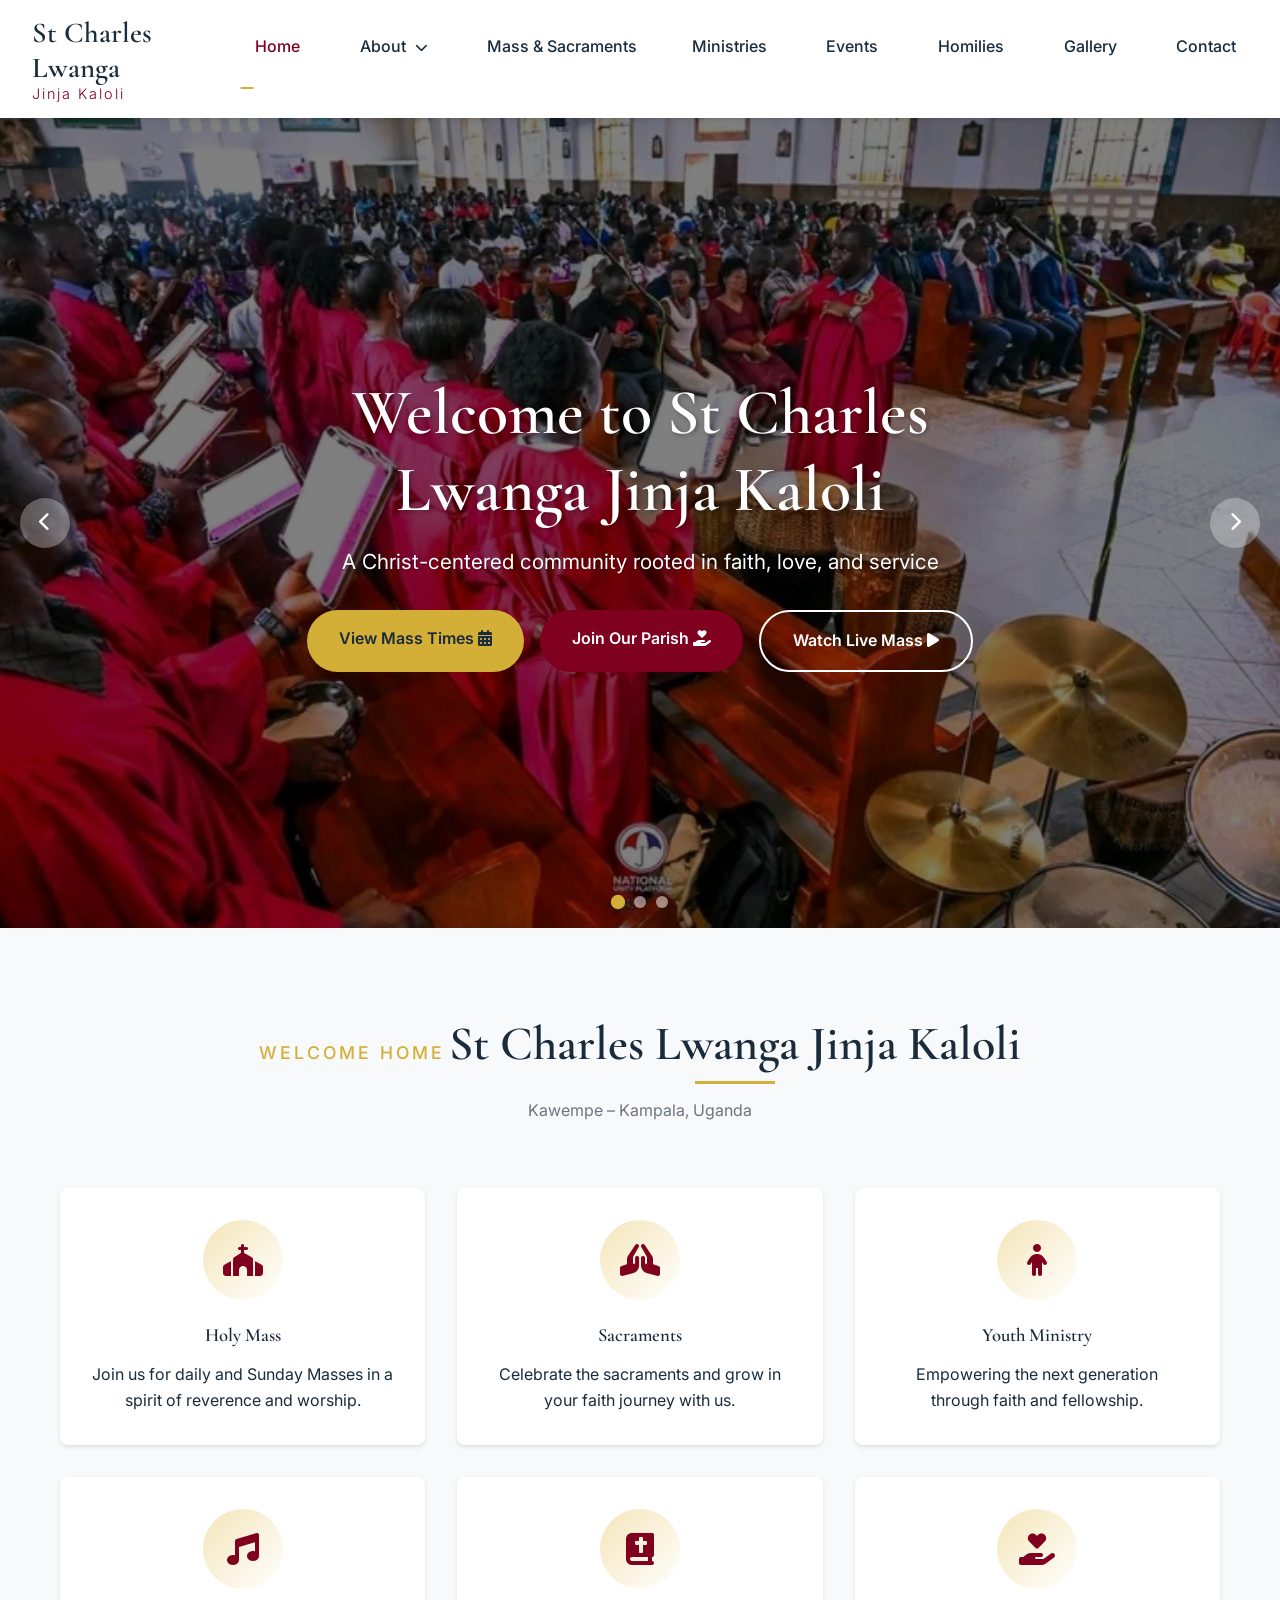
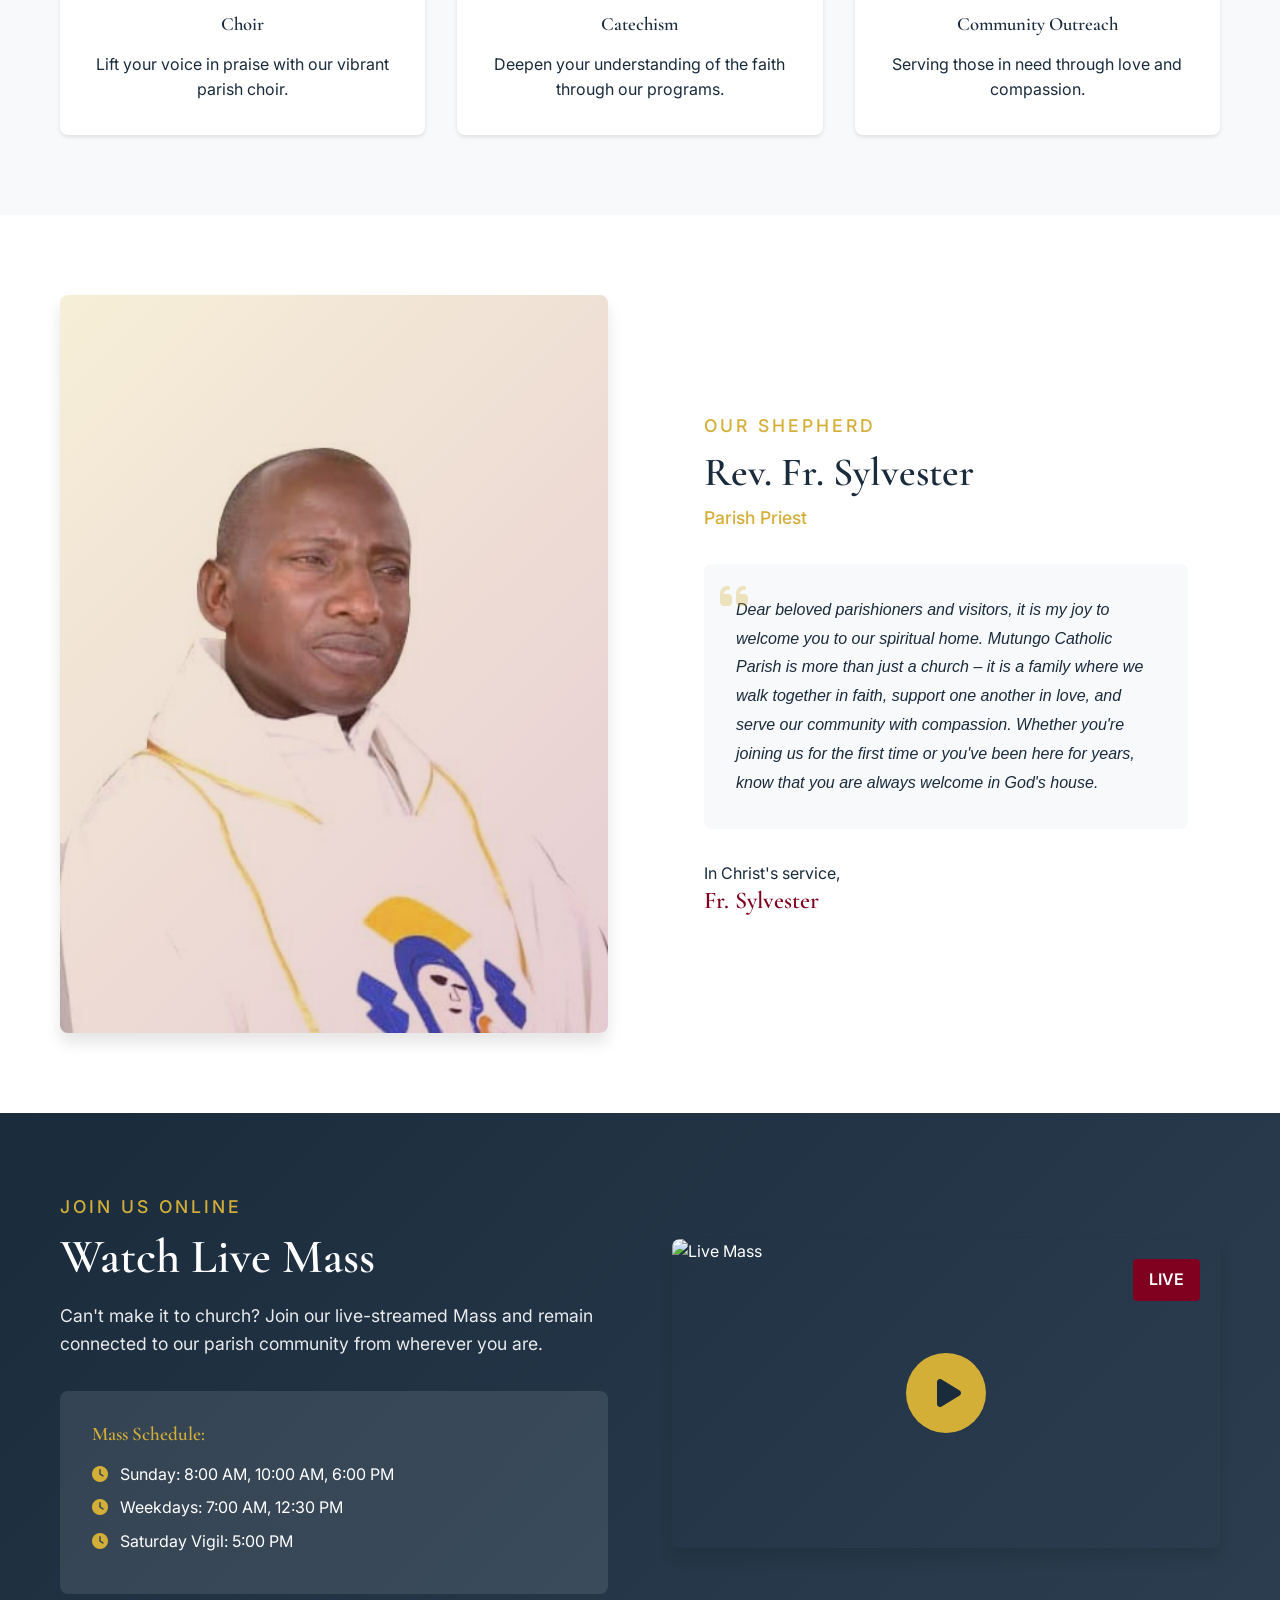
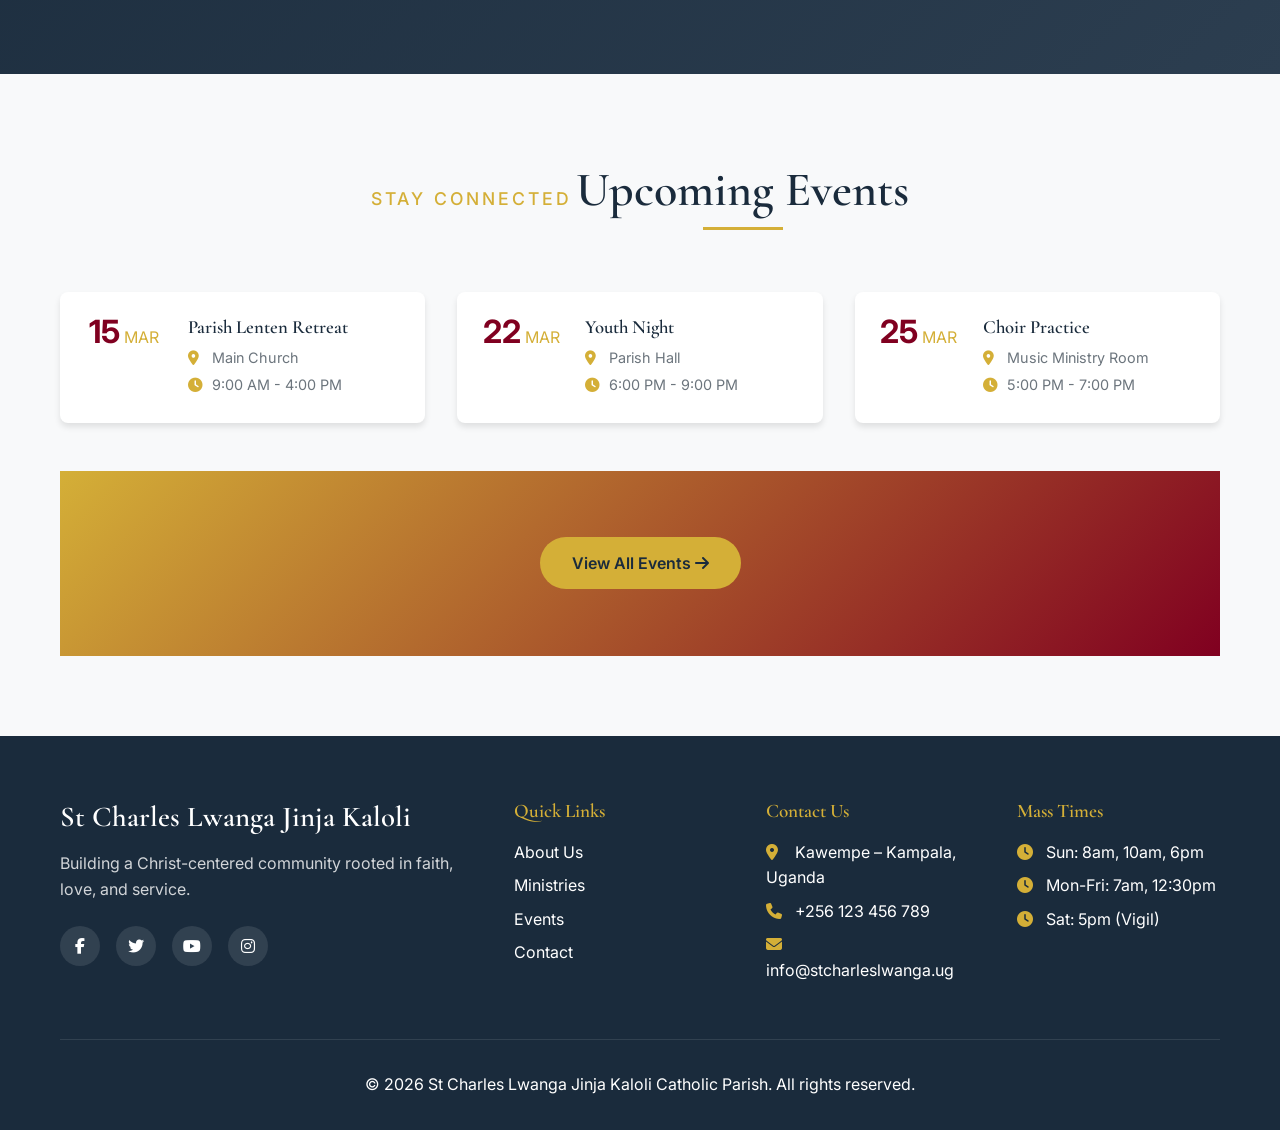
==== commit 17cec2ba: "Update index.html" ====
--- a/index.html
+++ b/index.html
@@ -47,34 +47,34 @@
     <!-- Hero Carousel -->
     <section class="hero-carousel">
         <div class="carousel-container">
-            <div class="carousel-slide active" style="background-image: linear-gradient(rgba(0,0,0,0.5), rgba(0,0,0,0.5)), url('https://via.placeholder.com/1920x1080/1a2b3c/ffffff?text=Holy+Mass+at+Mutungo')">
+            <div class="carousel-slide active" style="background-image: linear-gradient(rgba(0,0,0,0.5), rgba(0,0,0,0.5)), url('img/img4.jpg')">
                 <div class="slide-content">
                     <h1 class="animate-text">Welcome to St Charles Lwanga Jinja Kaloli</h1>
                     <p class="animate-text-delay">A Christ-centered community rooted in faith, love, and service</p>
                     <div class="slide-buttons">
-                        <a href="/mass-sacraments.html" class="btn-primary">View Mass Times <i class="fas fa-calendar-alt"></i></a>
-                        <a href="/contact.html" class="btn-secondary">Join Our Parish <i class="fas fa-hand-holding-heart"></i></a>
+                        <a href="mass-sacraments.html" class="btn-primary">View Mass Times <i class="fas fa-calendar-alt"></i></a>
+                        <a href="contact.html" class="btn-secondary">Join Our Parish <i class="fas fa-hand-holding-heart"></i></a>
                         <a href="#live-mass" class="btn-outline">Watch Live Mass <i class="fas fa-play"></i></a>
                     </div>
                 </div>
             </div>
-            <div class="carousel-slide" style="background-image: linear-gradient(rgba(0,0,0,0.5), rgba(0,0,0,0.5)), url('https://via.placeholder.com/1920x1080/800020/ffffff?text=Youth+Ministry')">
+            <div class="carousel-slide" style="background-image: linear-gradient(rgba(0,0,0,0.5), rgba(0,0,0,0.5)), url('img/img1.jpg')">
                 <div class="slide-content">
                     <h1 class="animate-text">Growing Together in Faith</h1>
                     <p class="animate-text-delay">Join our vibrant youth ministry and discover your purpose</p>
                     <div class="slide-buttons">
-                        <a href="/ministries.html" class="btn-primary">Explore Ministries <i class="fas fa-users"></i></a>
-                        <a href="/events.html" class="btn-secondary">Upcoming Events <i class="fas fa-calendar"></i></a>
-                    </div>
-                </div>
-            </div>
-            <div class="carousel-slide" style="background-image: linear-gradient(rgba(0,0,0,0.5), rgba(0,0,0,0.5)), url('https://via.placeholder.com/1920x1080/2c5f2d/ffffff?text=Community+Outreach')">
+                        <a href="ministries.html" class="btn-primary">Explore Ministries <i class="fas fa-users"></i></a>
+                        <a href="events.html" class="btn-secondary">Upcoming Events <i class="fas fa-calendar"></i></a>
+                    </div>
+                </div>
+            </div>
+            <div class="carousel-slide" style="background-image: linear-gradient(rgba(0,0,0,0.5), rgba(0,0,0,0.5)), url('img/img3.jpg')">
                 <div class="slide-content">
                     <h1 class="animate-text">Serving Our Community</h1>
                     <p class="animate-text-delay">Through love and service, we build God's kingdom</p>
                     <div class="slide-buttons">
-                        <a href="/about.html#mission" class="btn-primary">Our Mission <i class="fas fa-cross"></i></a>
-                        <a href="/contact.html" class="btn-secondary">Get Involved <i class="fas fa-heart"></i></a>
+                        <a href="about.html#mission" class="btn-primary">Our Mission <i class="fas fa-cross"></i></a>
+                        <a href="contact.html" class="btn-secondary">Get Involved <i class="fas fa-heart"></i></a>
                     </div>
                 </div>
             </div>
@@ -146,12 +146,12 @@
         <div class="container">
             <div class="priest-grid">
                 <div class="priest-image">
-                    <img src="https://via.placeholder.com/600x700/d4af37/ffffff?text=Fr.+John+Mukasa" alt="Parish Priest">
+                    <img src="img/parishpriest.jpg" alt="Parish Priest">
                     <div class="image-overlay"></div>
                 </div>
                 <div class="priest-content">
                     <span class="subtitle">Our Shepherd</span>
-                    <h2>Rev. Fr. John Mukasa</h2>
+                    <h2>Rev. Fr. Sylvester</h2>
                     <p class="priest-title">Parish Priest</p>
                     <div class="priest-message">
                         <i class="fas fa-quote-left"></i>
@@ -159,7 +159,7 @@
                     </div>
                     <div class="priest-signature">
                         <p>In Christ's service,</p>
-                        <h4>Fr. John Mukasa</h4>
+                        <h4>Fr. Sylvester</h4>
                     </div>
                 </div>
             </div>
@@ -261,10 +261,10 @@
                 <div class="footer-links">
                     <h4>Quick Links</h4>
                     <ul>
-                        <li><a href="/about.html">About Us</a></li>
-                        <li><a href="/ministries.html">Ministries</a></li>
-                        <li><a href="/events.html">Events</a></li>
-                        <li><a href="/contact.html">Contact</a></li>
+                        <li><a href="about.html">About Us</a></li>
+                        <li><a href="ministries.html">Ministries</a></li>
+                        <li><a href="events.html">Events</a></li>
+                        <li><a href="contact.html">Contact</a></li>
                     </ul>
                 </div>
                 <div class="footer-contact">
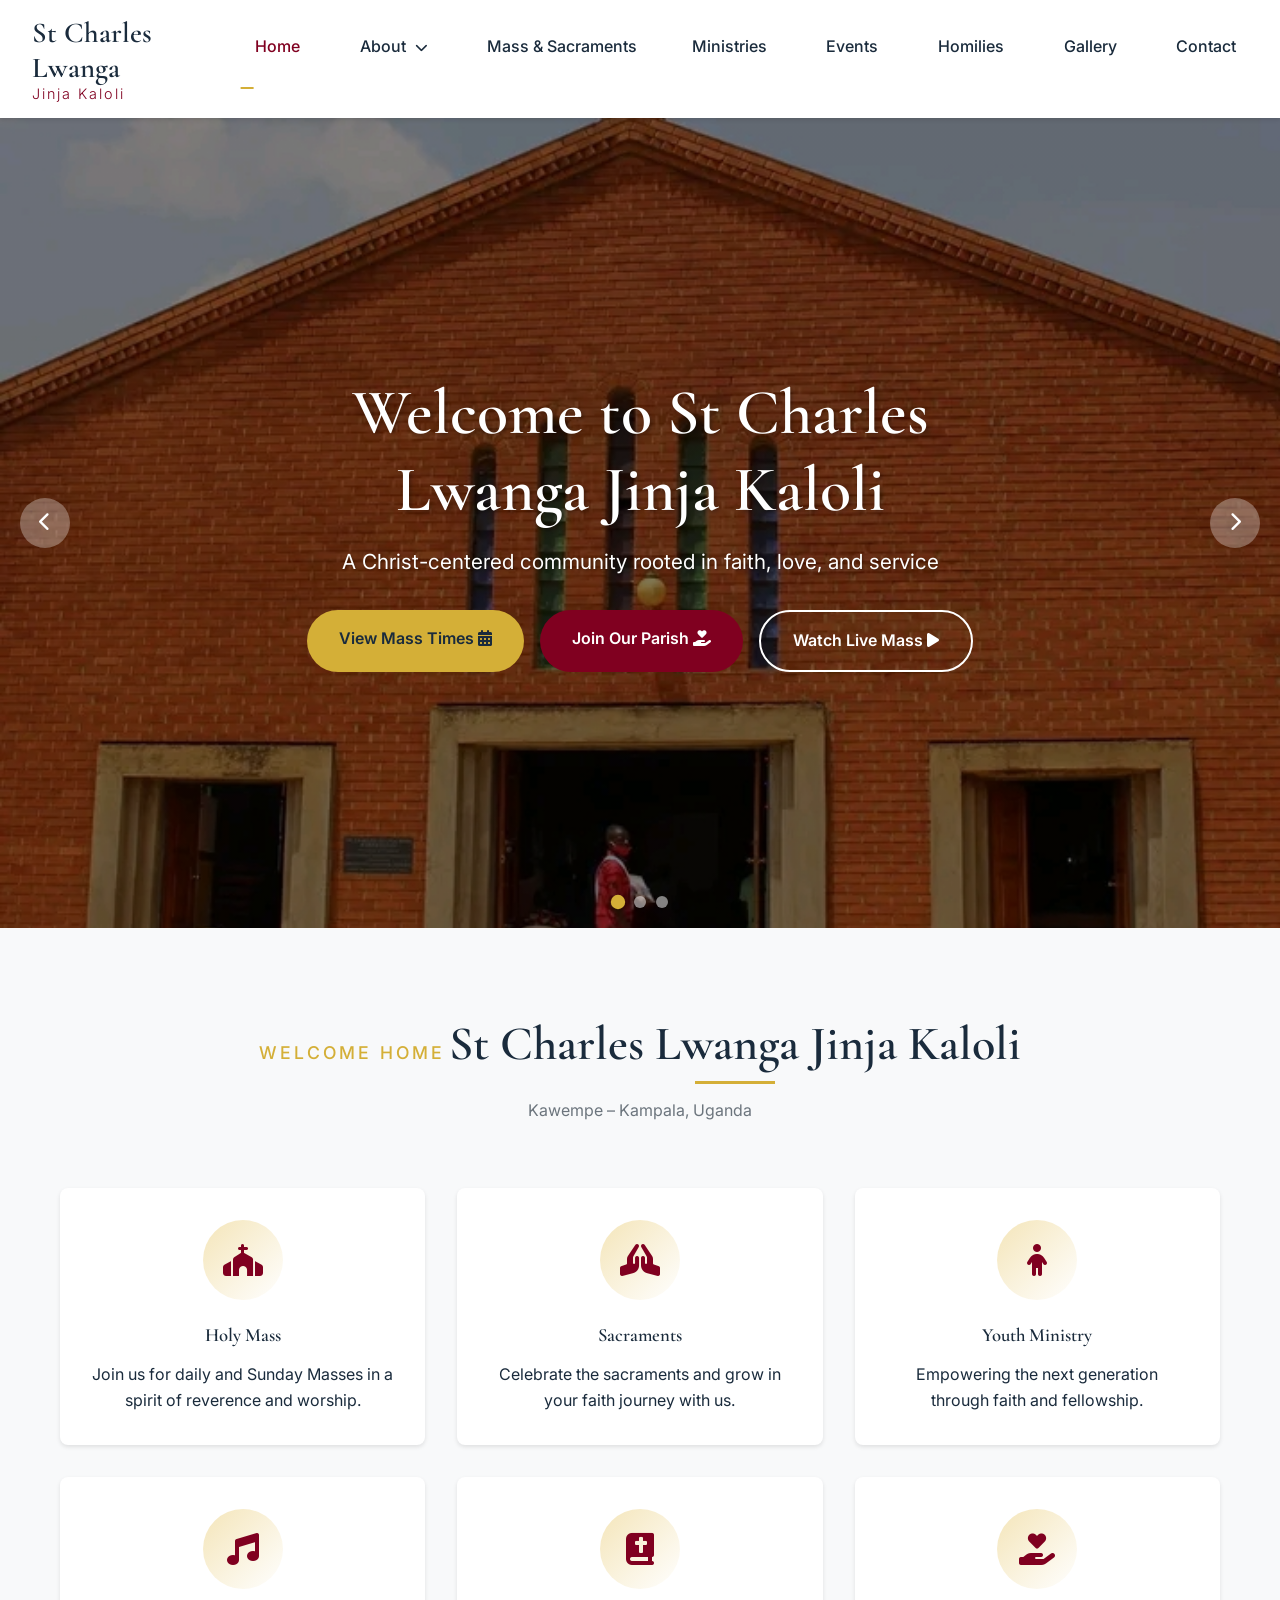
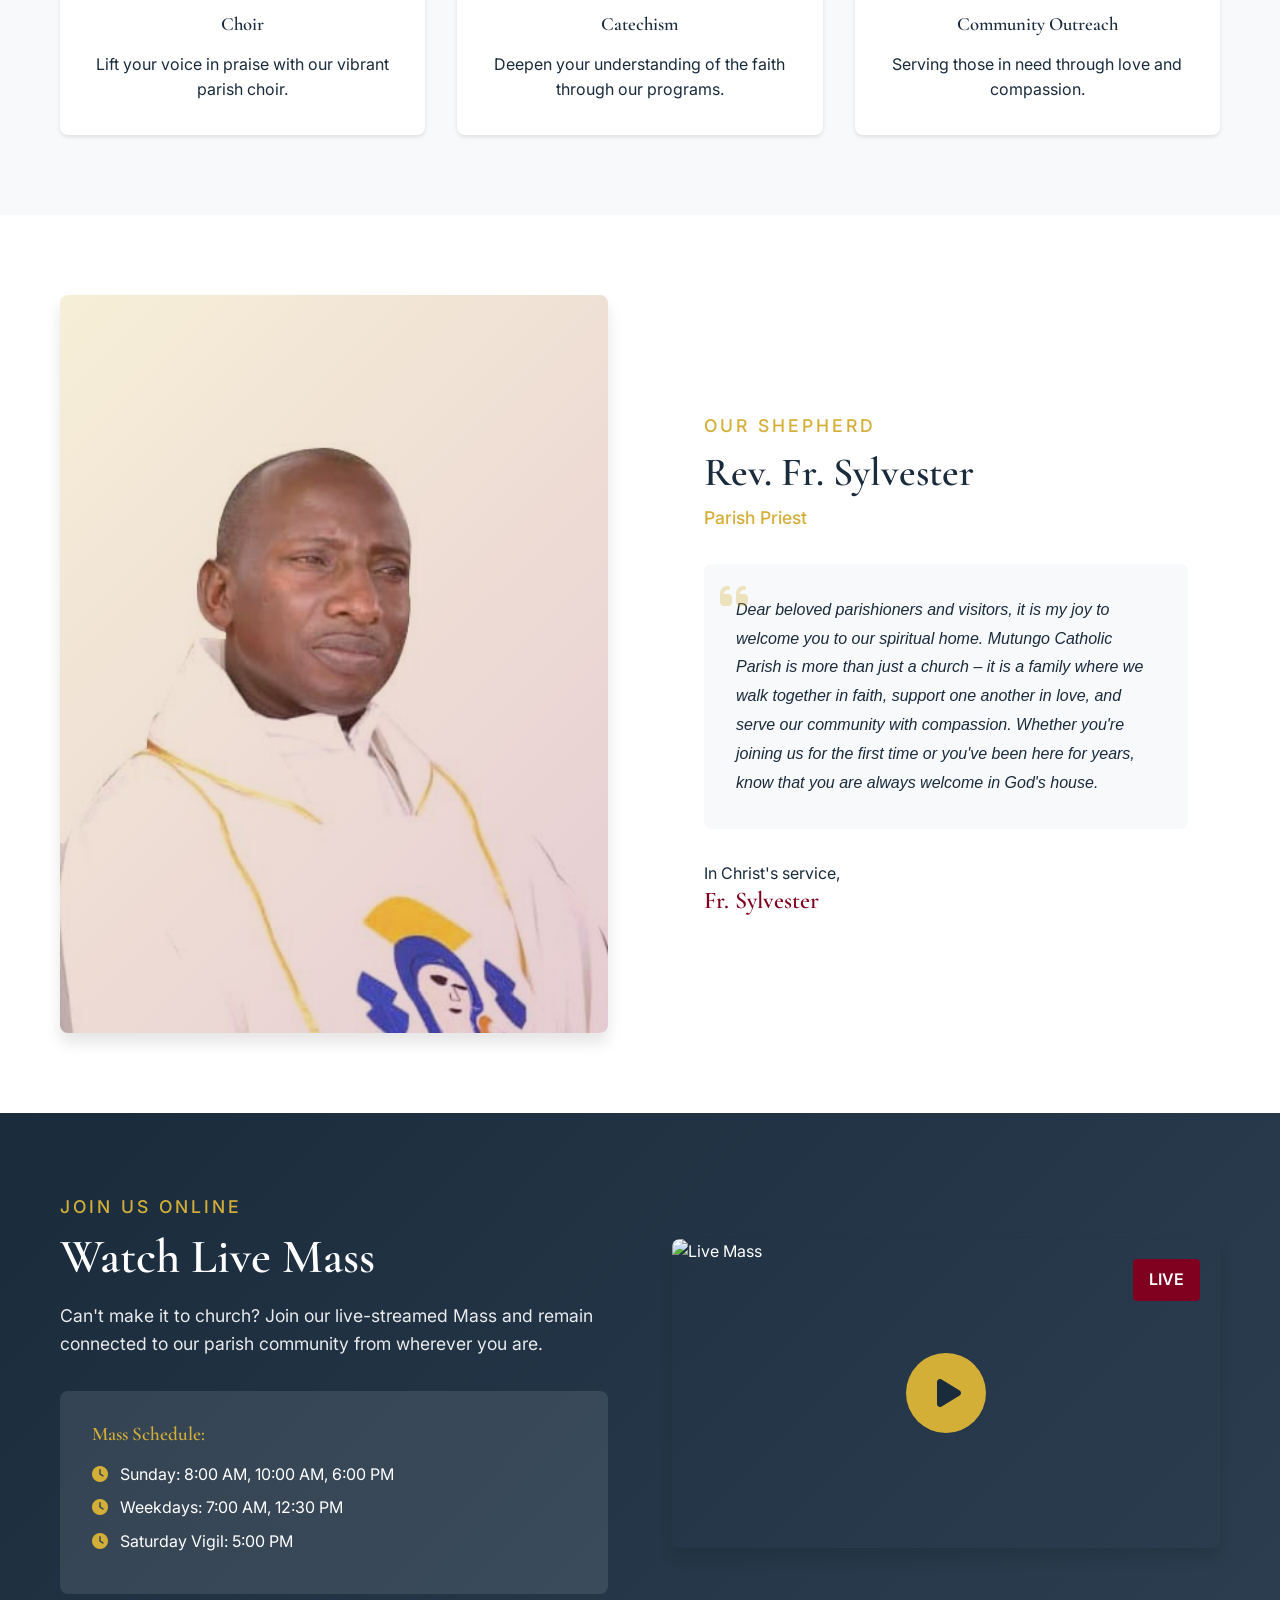
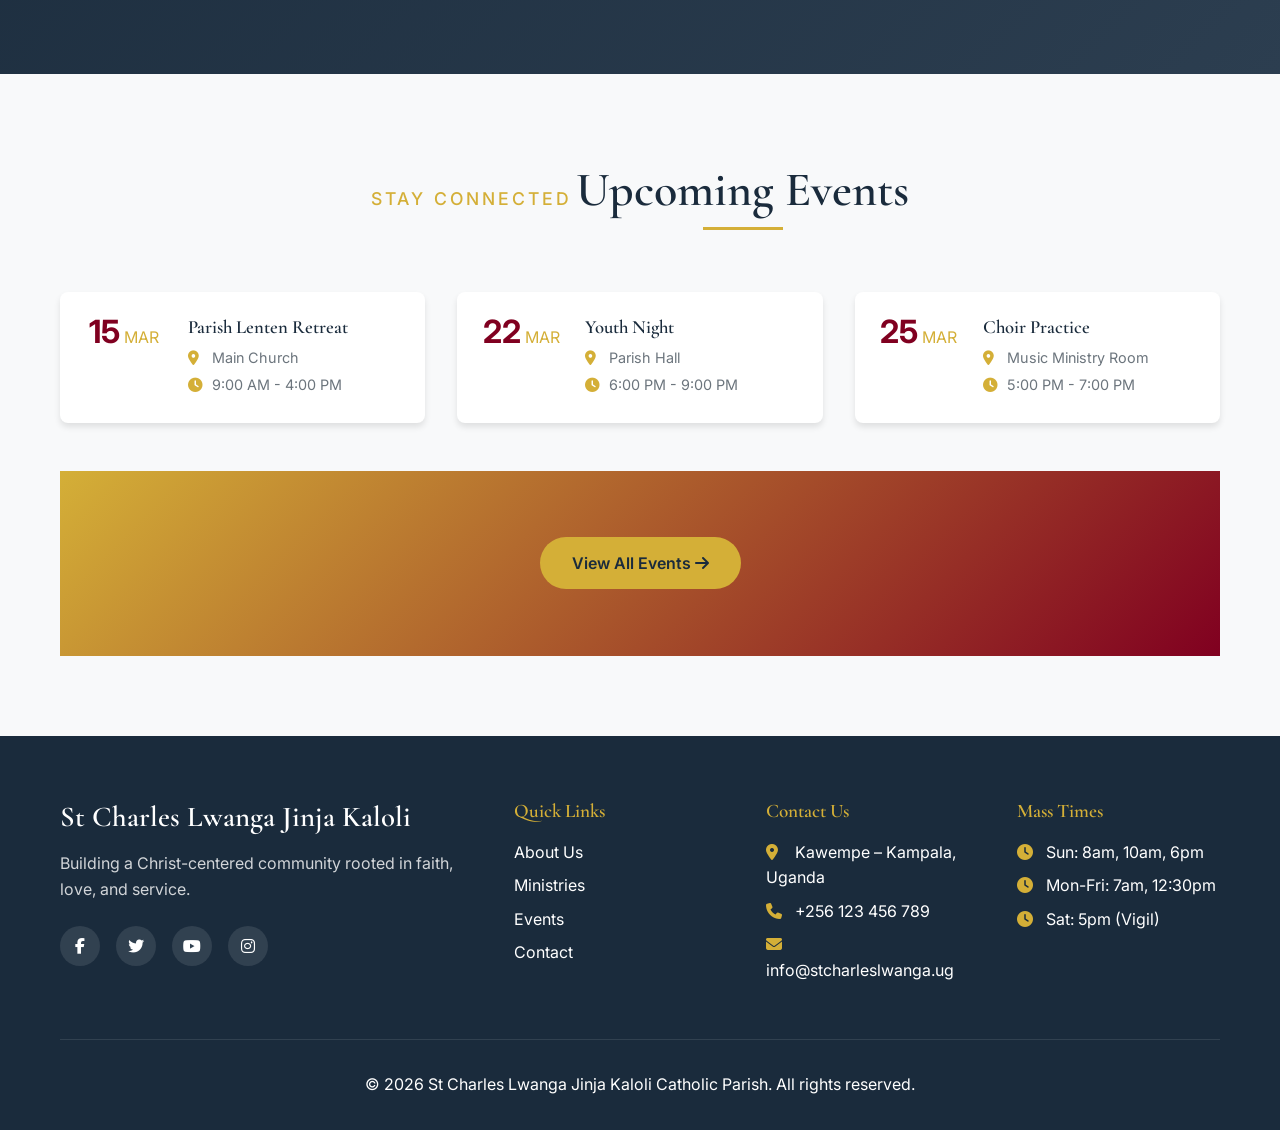
==== commit c35fa632: "Update index.html" ====
--- a/index.html
+++ b/index.html
@@ -47,7 +47,7 @@
     <!-- Hero Carousel -->
     <section class="hero-carousel">
         <div class="carousel-container">
-            <div class="carousel-slide active" style="background-image: linear-gradient(rgba(0,0,0,0.5), rgba(0,0,0,0.5)), url('img/img4.jpg')">
+            <div class="carousel-slide active" style="background-image: linear-gradient(rgba(0,0,0,0.5), rgba(0,0,0,0.5)), url('img/img1.jpg')">
                 <div class="slide-content">
                     <h1 class="animate-text">Welcome to St Charles Lwanga Jinja Kaloli</h1>
                     <p class="animate-text-delay">A Christ-centered community rooted in faith, love, and service</p>
@@ -58,7 +58,7 @@
                     </div>
                 </div>
             </div>
-            <div class="carousel-slide" style="background-image: linear-gradient(rgba(0,0,0,0.5), rgba(0,0,0,0.5)), url('img/img1.jpg')">
+            <div class="carousel-slide" style="background-image: linear-gradient(rgba(0,0,0,0.5), rgba(0,0,0,0.5)), url('img/img3.jpg')">
                 <div class="slide-content">
                     <h1 class="animate-text">Growing Together in Faith</h1>
                     <p class="animate-text-delay">Join our vibrant youth ministry and discover your purpose</p>
@@ -68,7 +68,7 @@
                     </div>
                 </div>
             </div>
-            <div class="carousel-slide" style="background-image: linear-gradient(rgba(0,0,0,0.5), rgba(0,0,0,0.5)), url('img/img3.jpg')">
+            <div class="carousel-slide" style="background-image: linear-gradient(rgba(0,0,0,0.5), rgba(0,0,0,0.5)), url('img/img4.jpg')">
                 <div class="slide-content">
                     <h1 class="animate-text">Serving Our Community</h1>
                     <p class="animate-text-delay">Through love and service, we build God's kingdom</p>
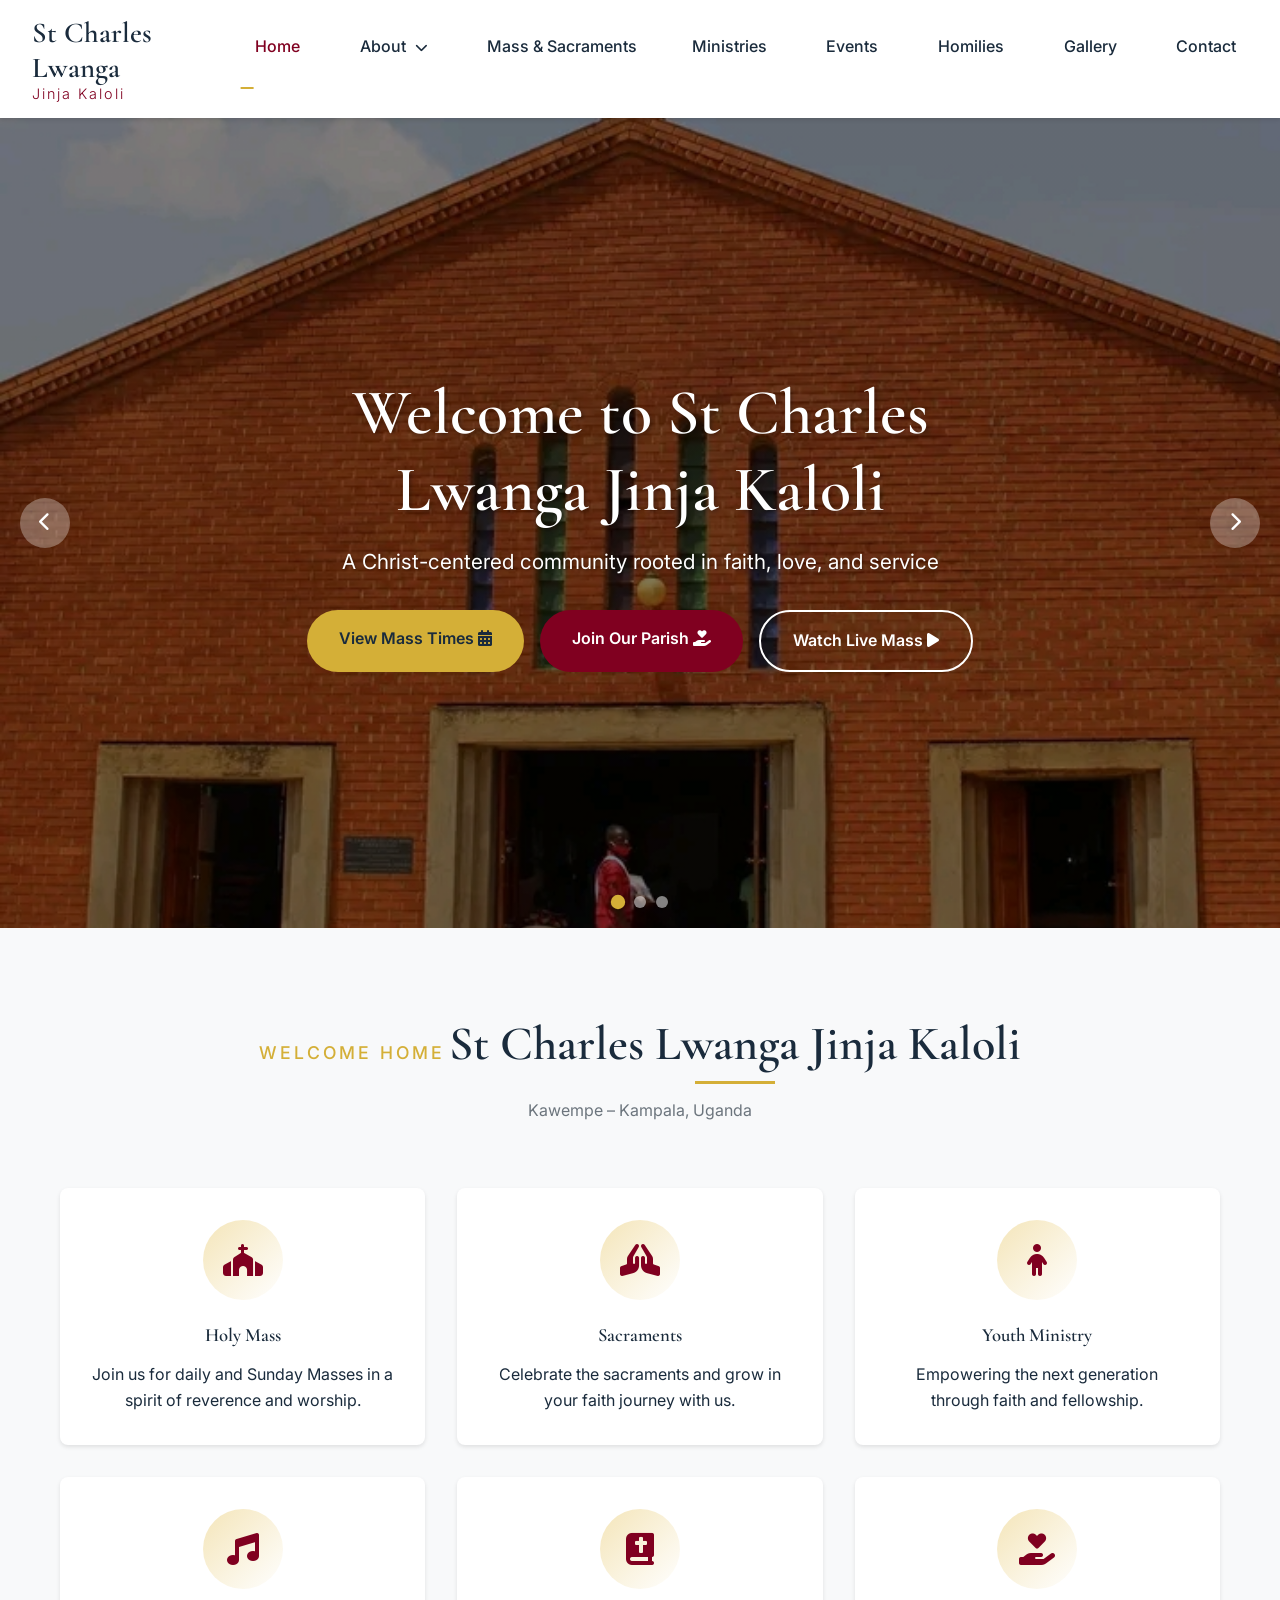
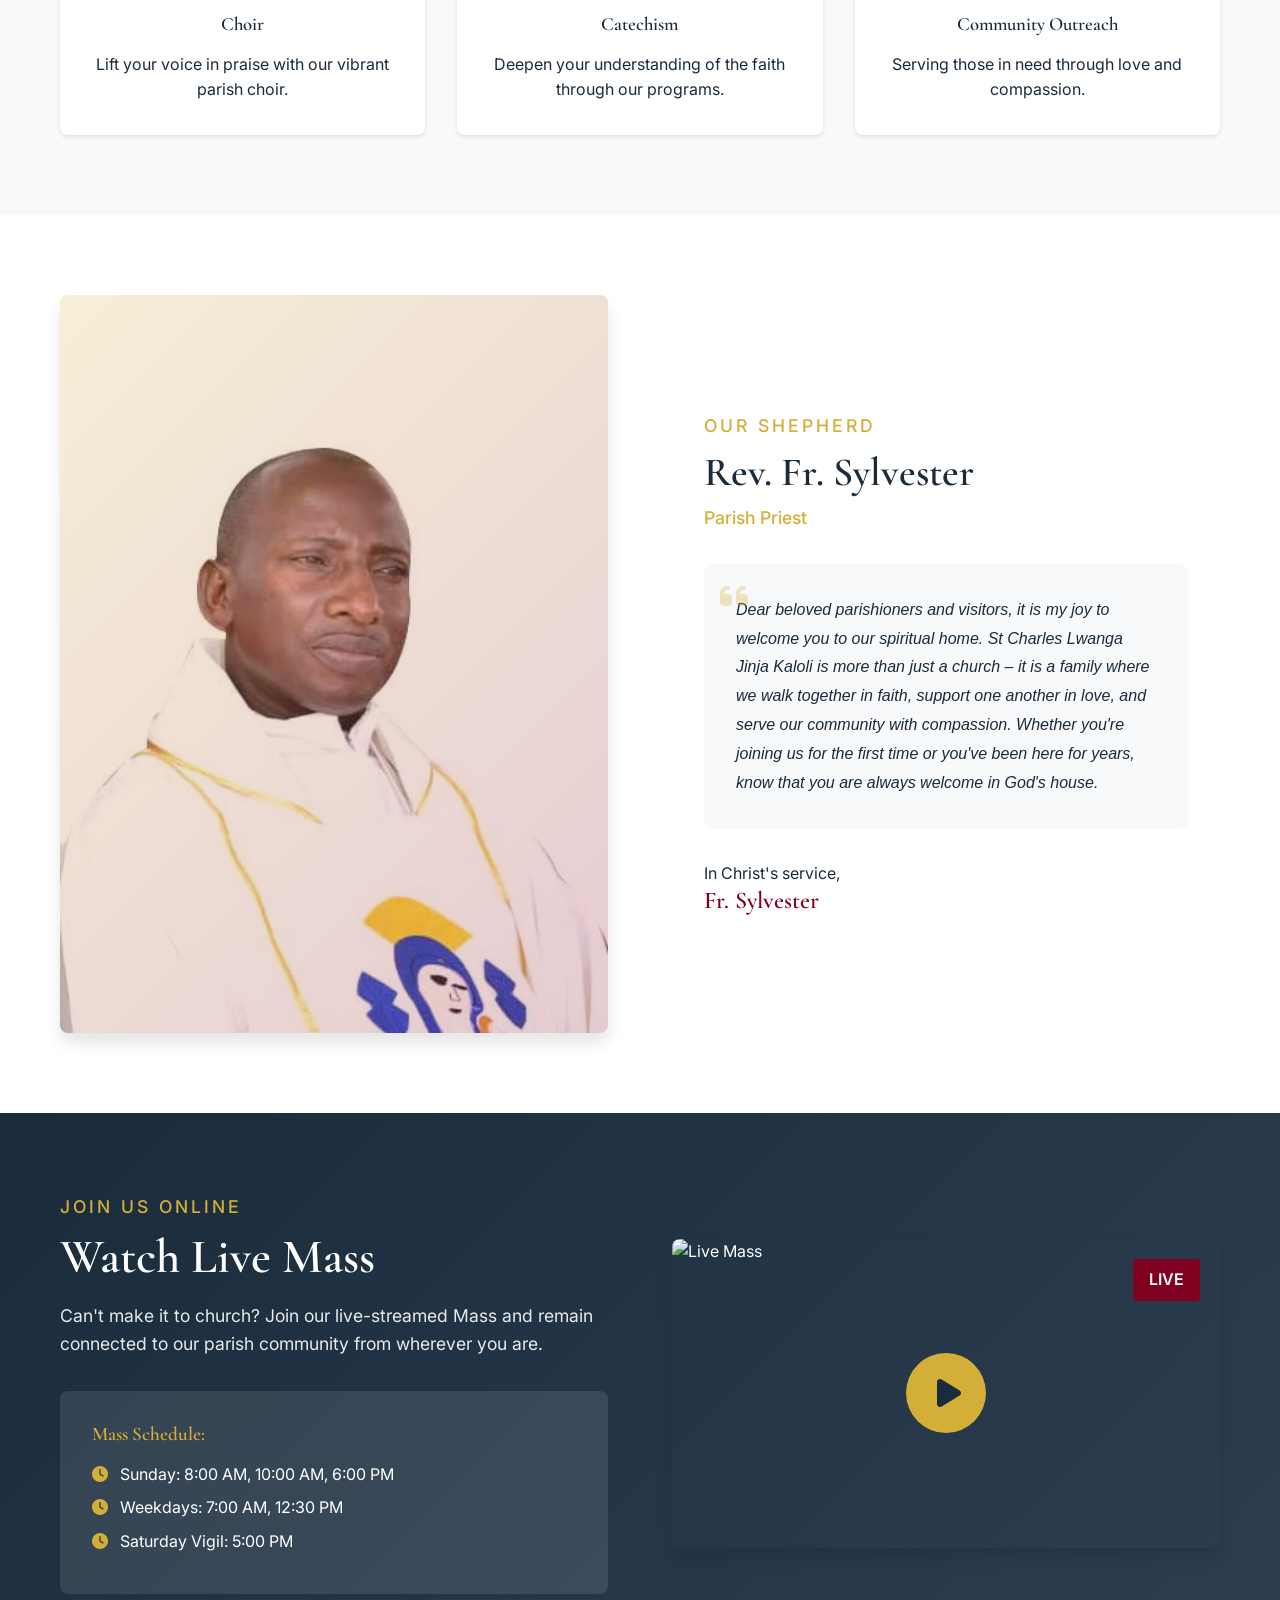
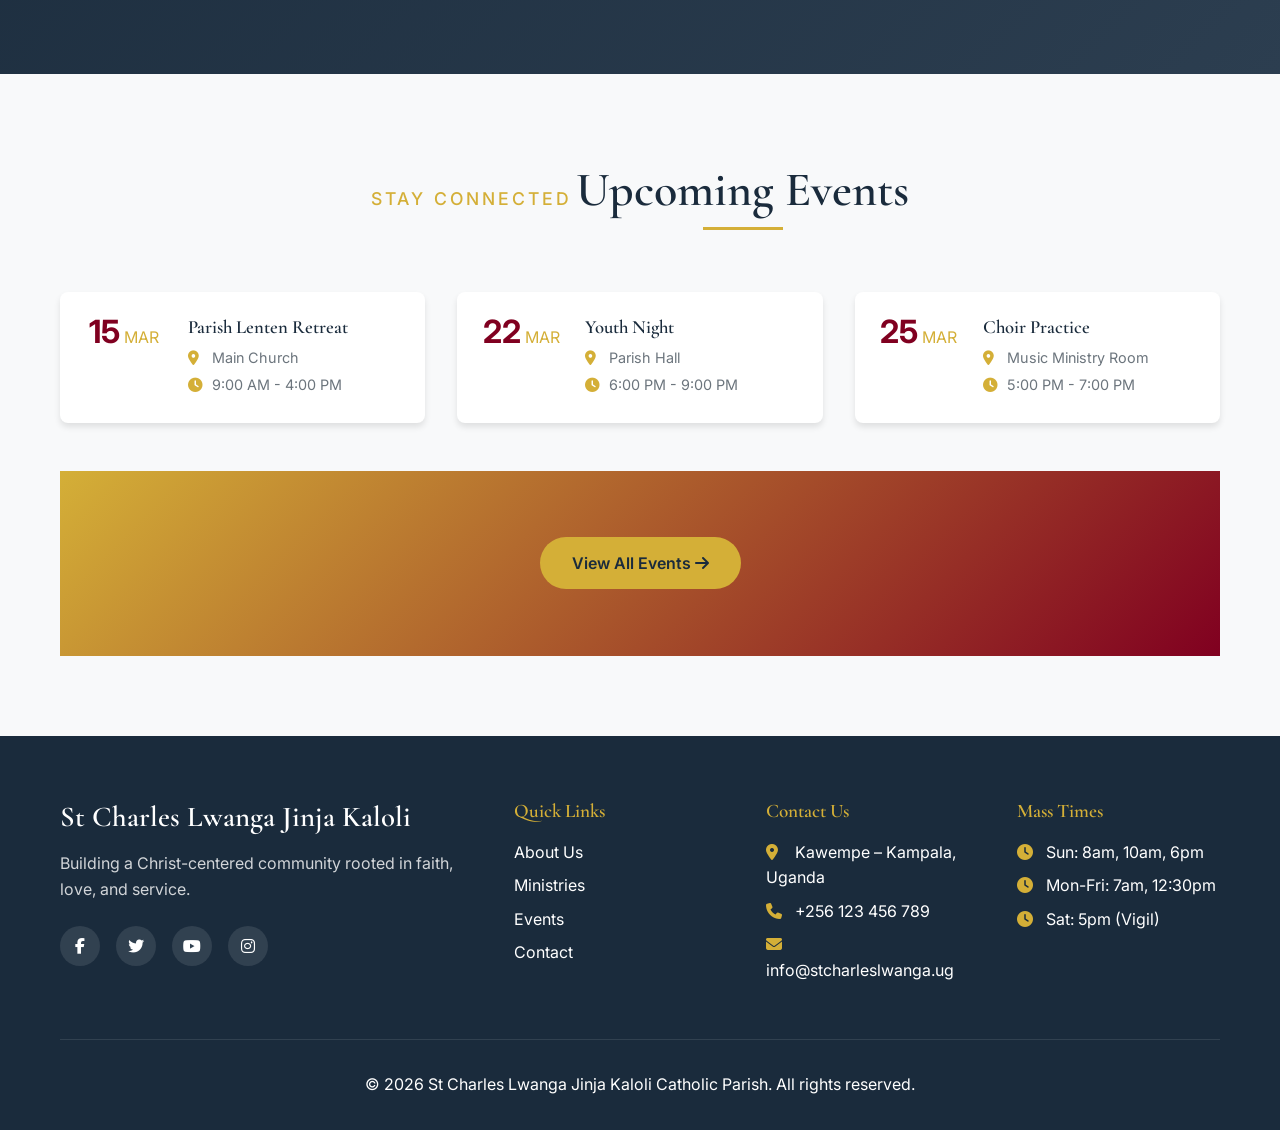
==== commit 58c57801: "Update index.html" ====
--- a/index.html
+++ b/index.html
@@ -155,7 +155,7 @@
                     <p class="priest-title">Parish Priest</p>
                     <div class="priest-message">
                         <i class="fas fa-quote-left"></i>
-                        <p>Dear beloved parishioners and visitors, it is my joy to welcome you to our spiritual home. Mutungo Catholic Parish is more than just a church – it is a family where we walk together in faith, support one another in love, and serve our community with compassion. Whether you're joining us for the first time or you've been here for years, know that you are always welcome in God's house.</p>
+                        <p>Dear beloved parishioners and visitors, it is my joy to welcome you to our spiritual home. St Charles Lwanga Jinja Kaloli is more than just a church – it is a family where we walk together in faith, support one another in love, and serve our community with compassion. Whether you're joining us for the first time or you've been here for years, know that you are always welcome in God's house.</p>
                     </div>
                     <div class="priest-signature">
                         <p>In Christ's service,</p>
